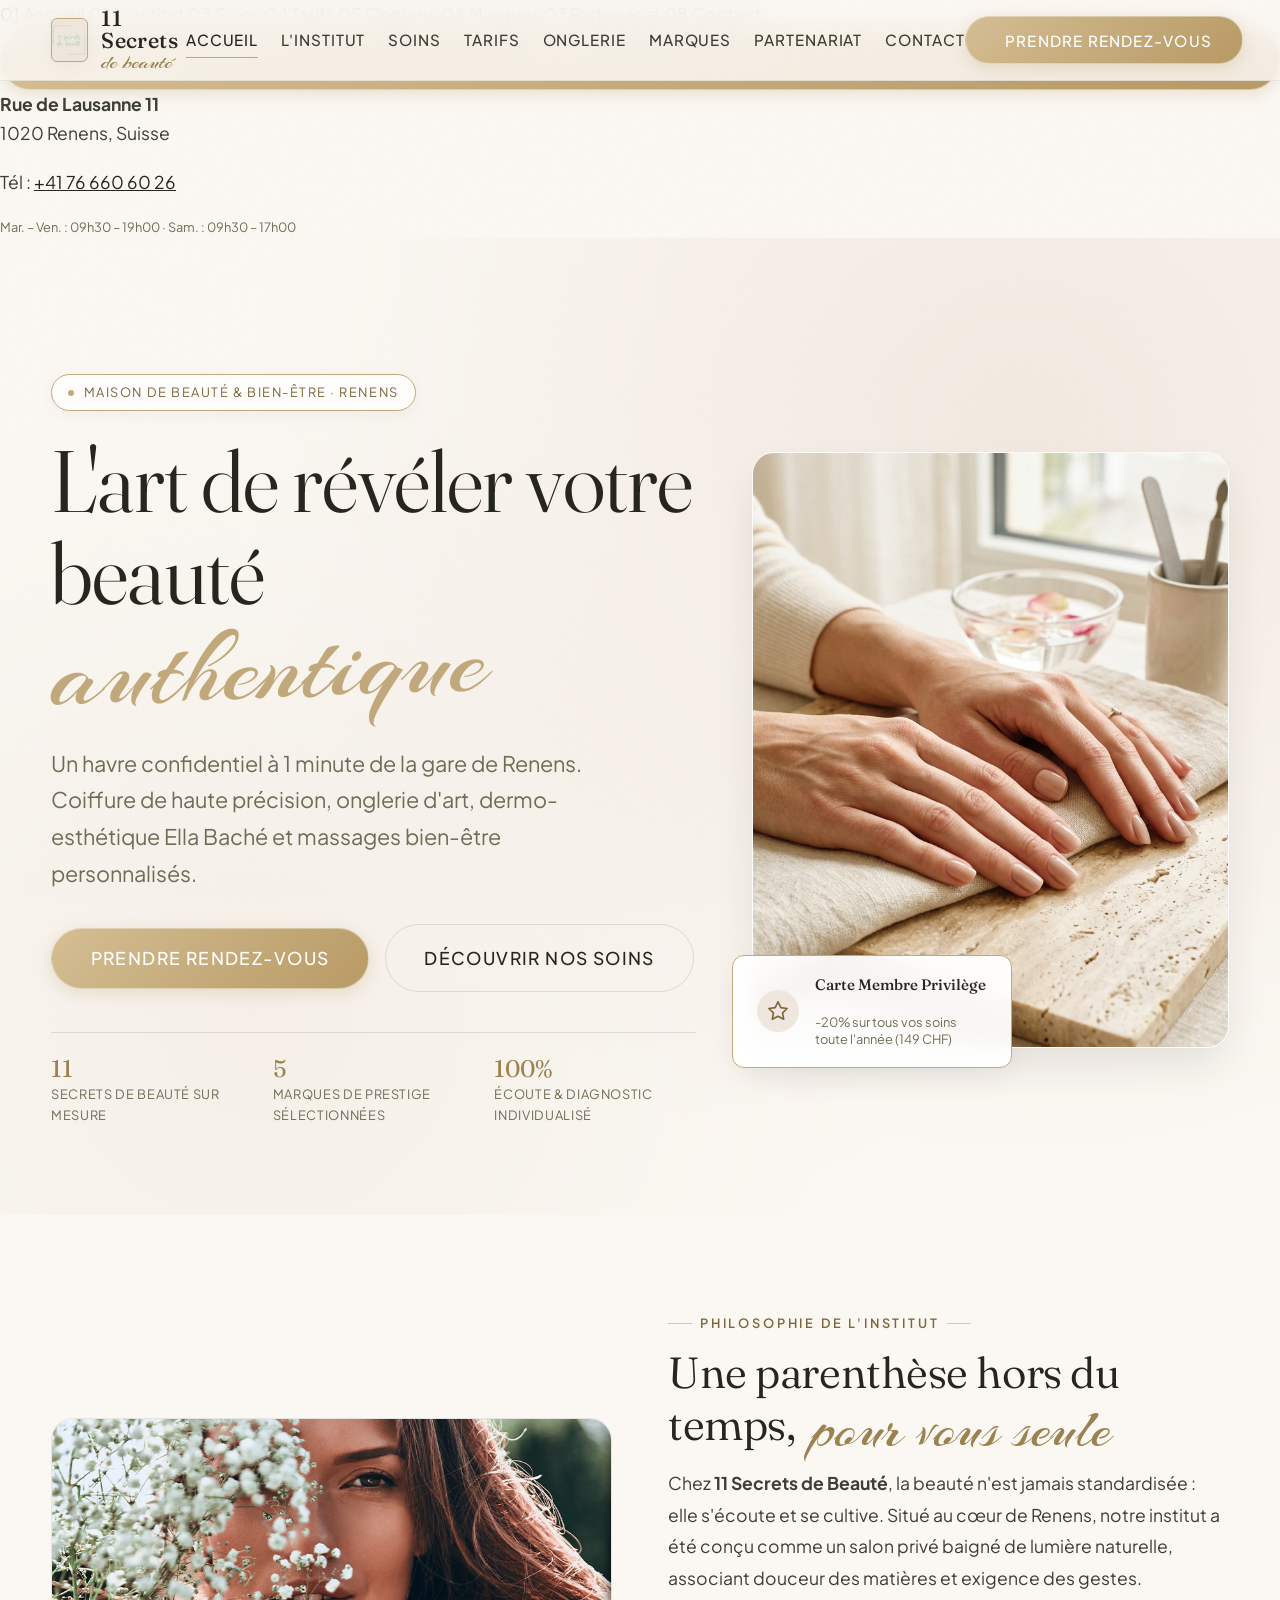
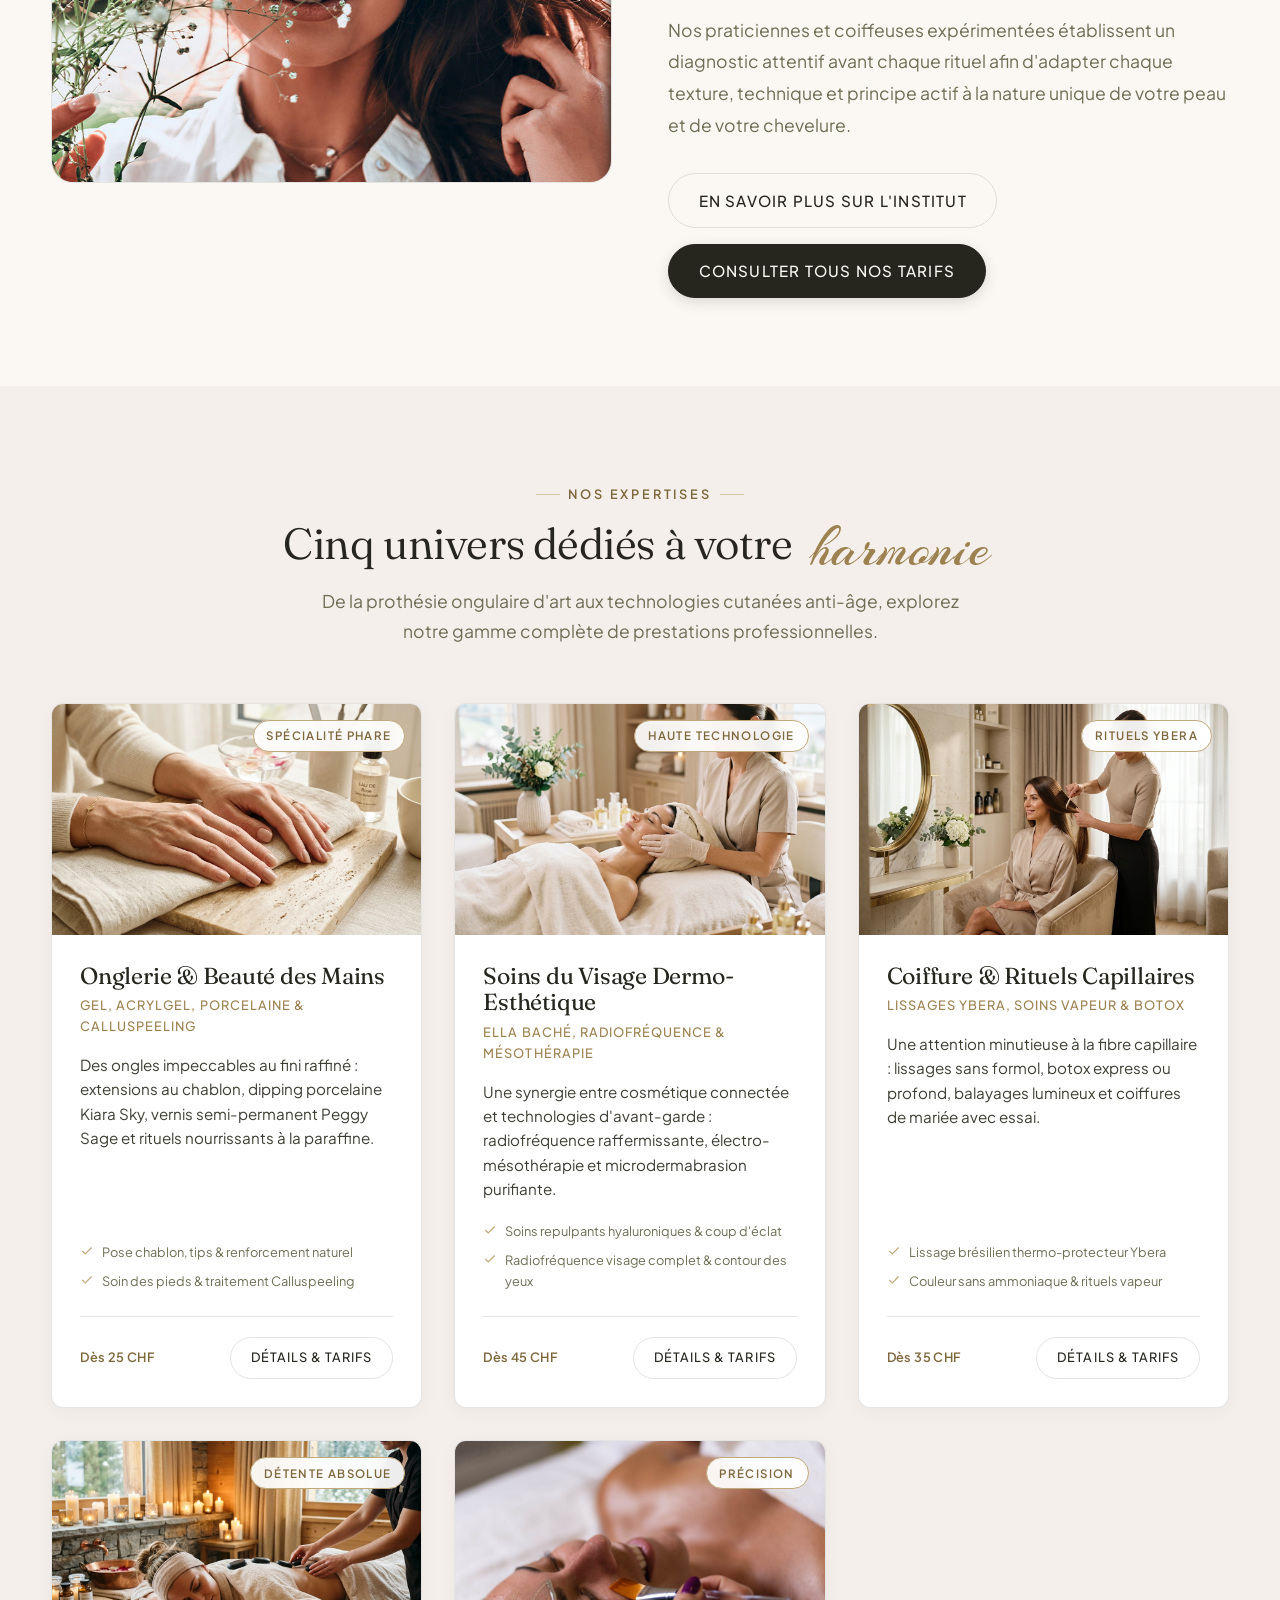
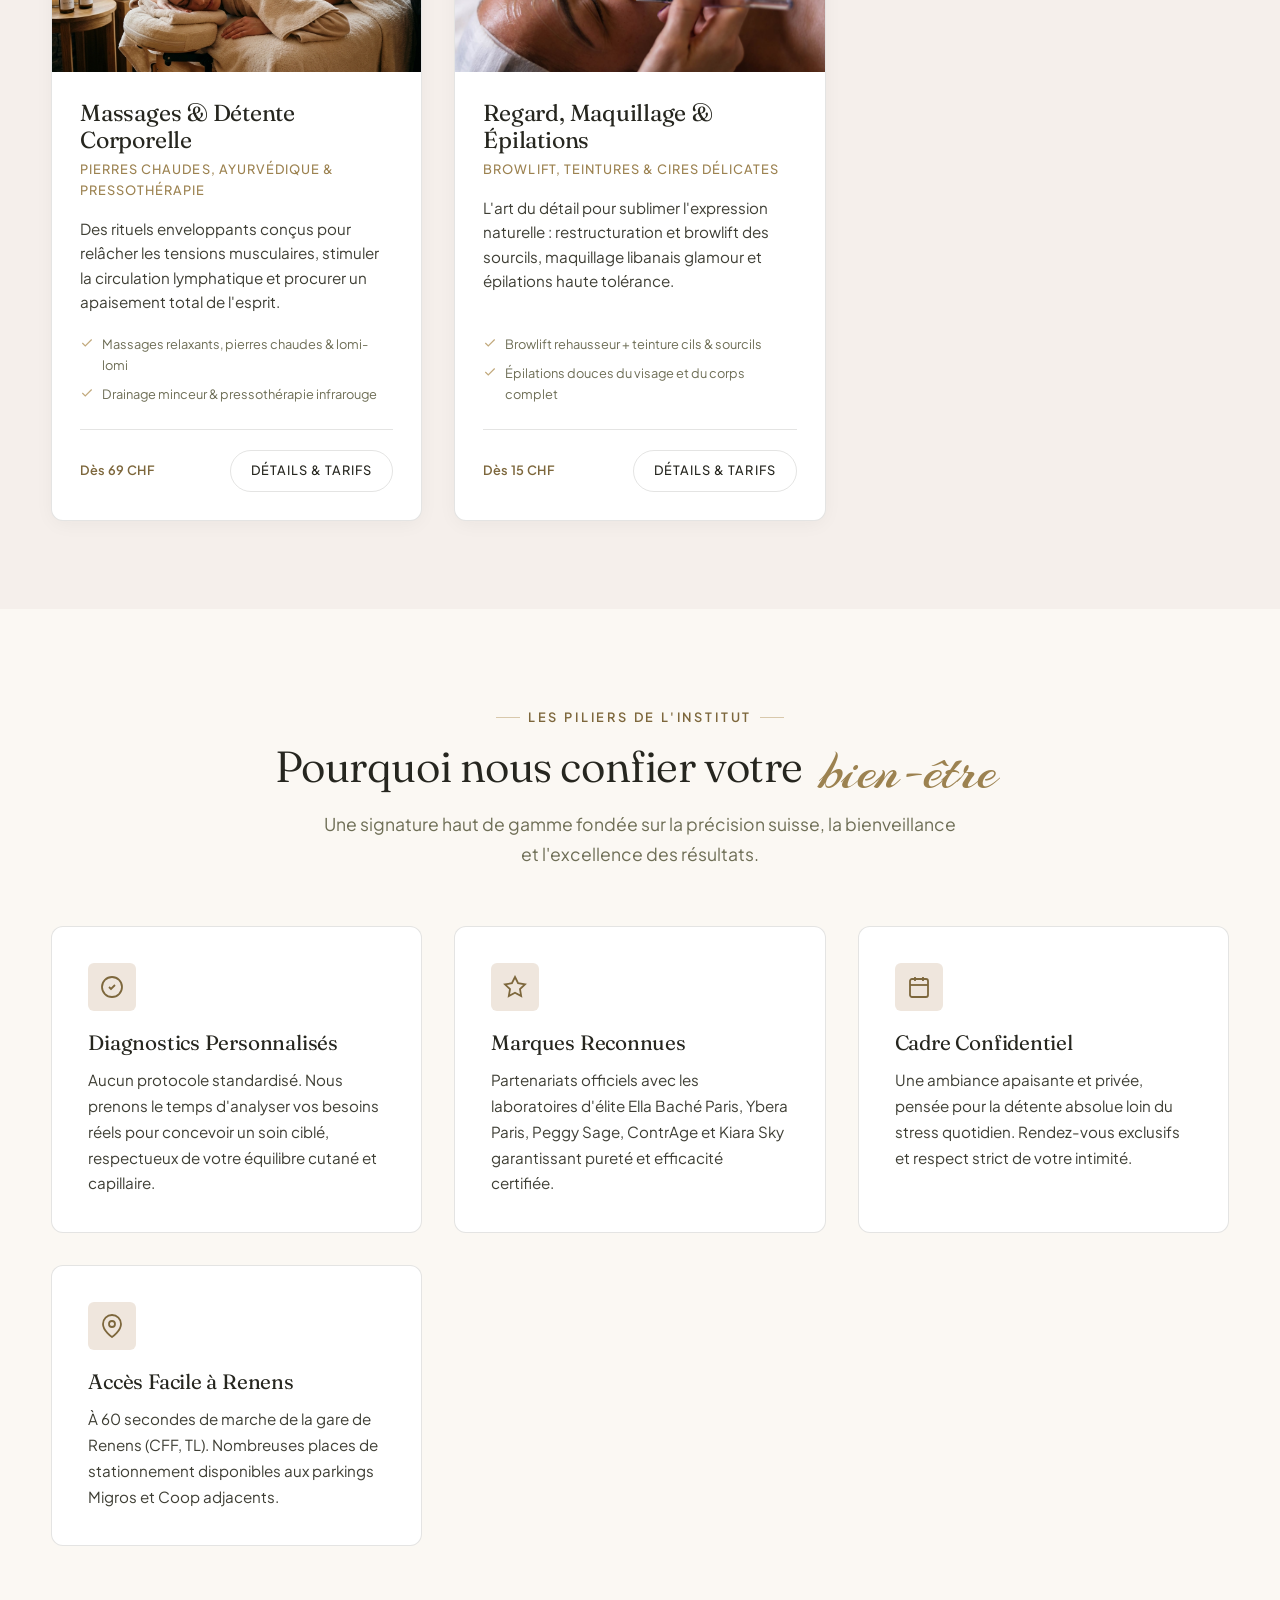
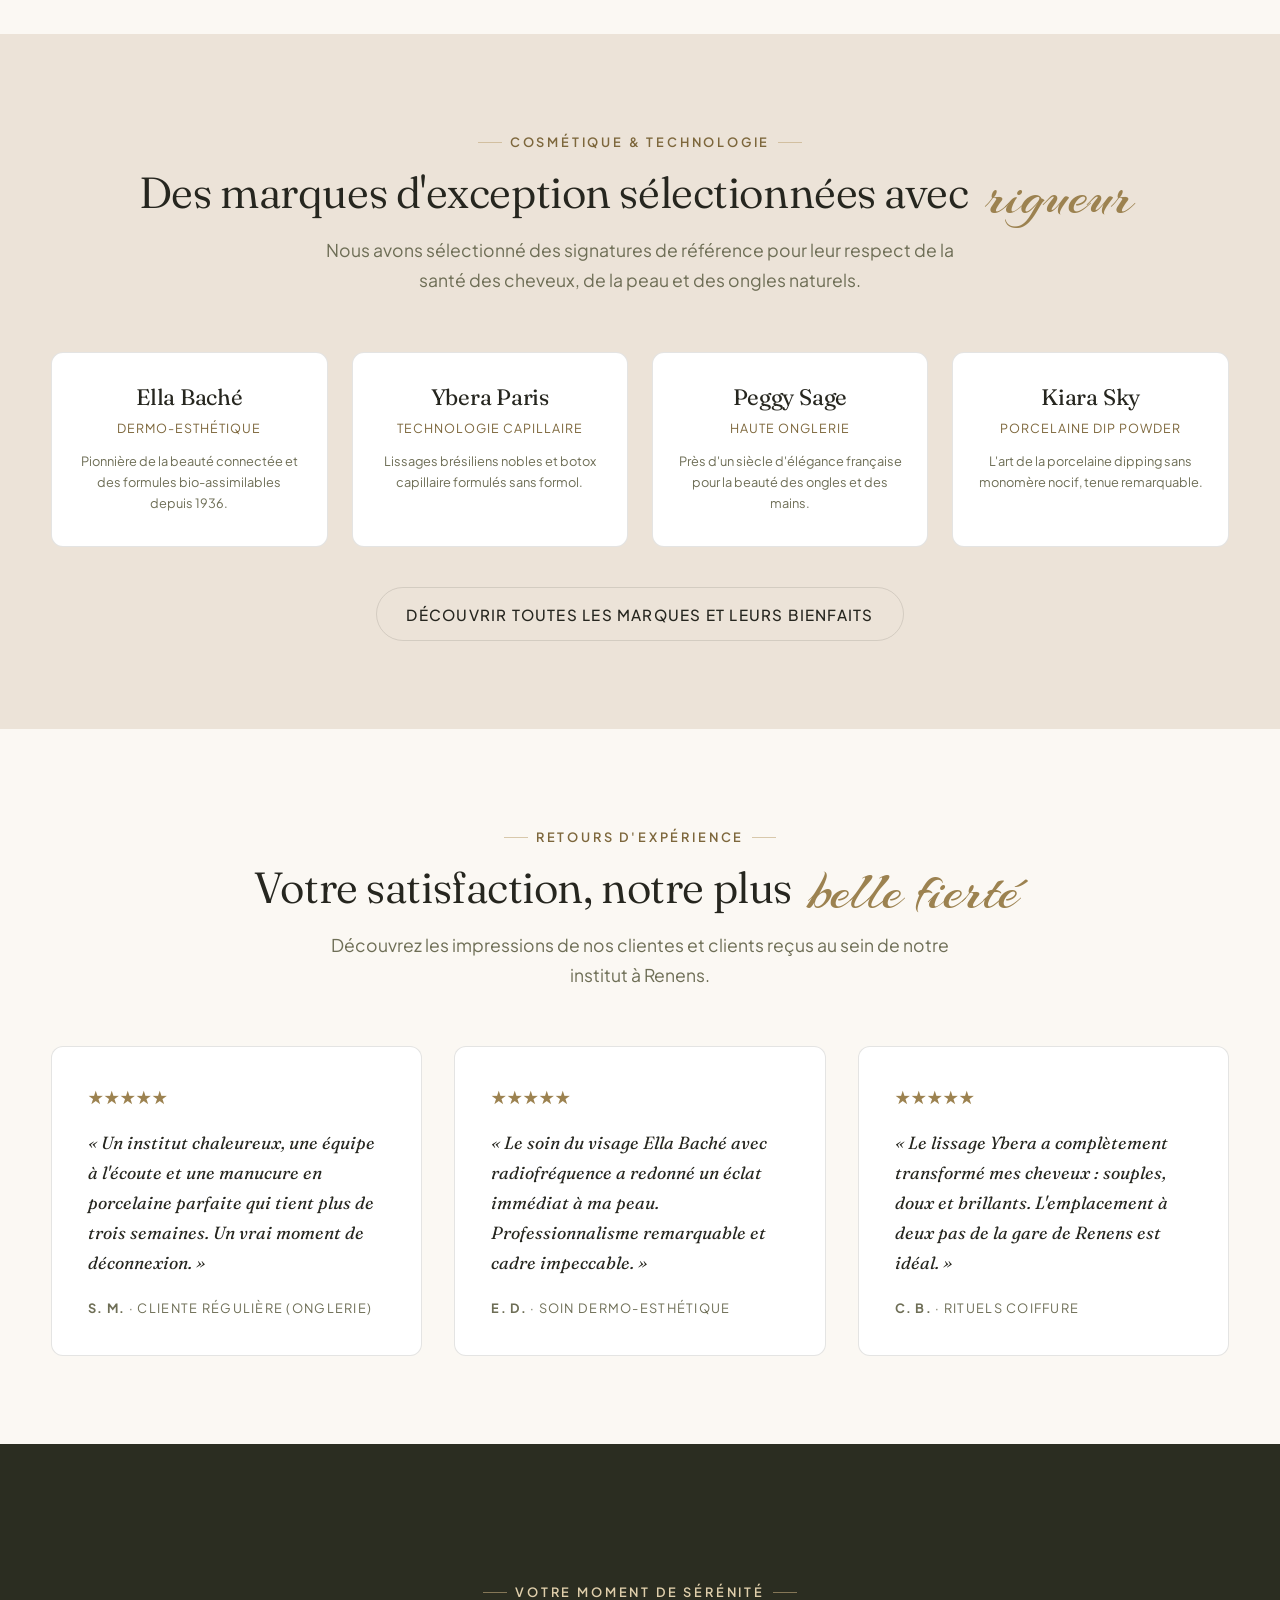
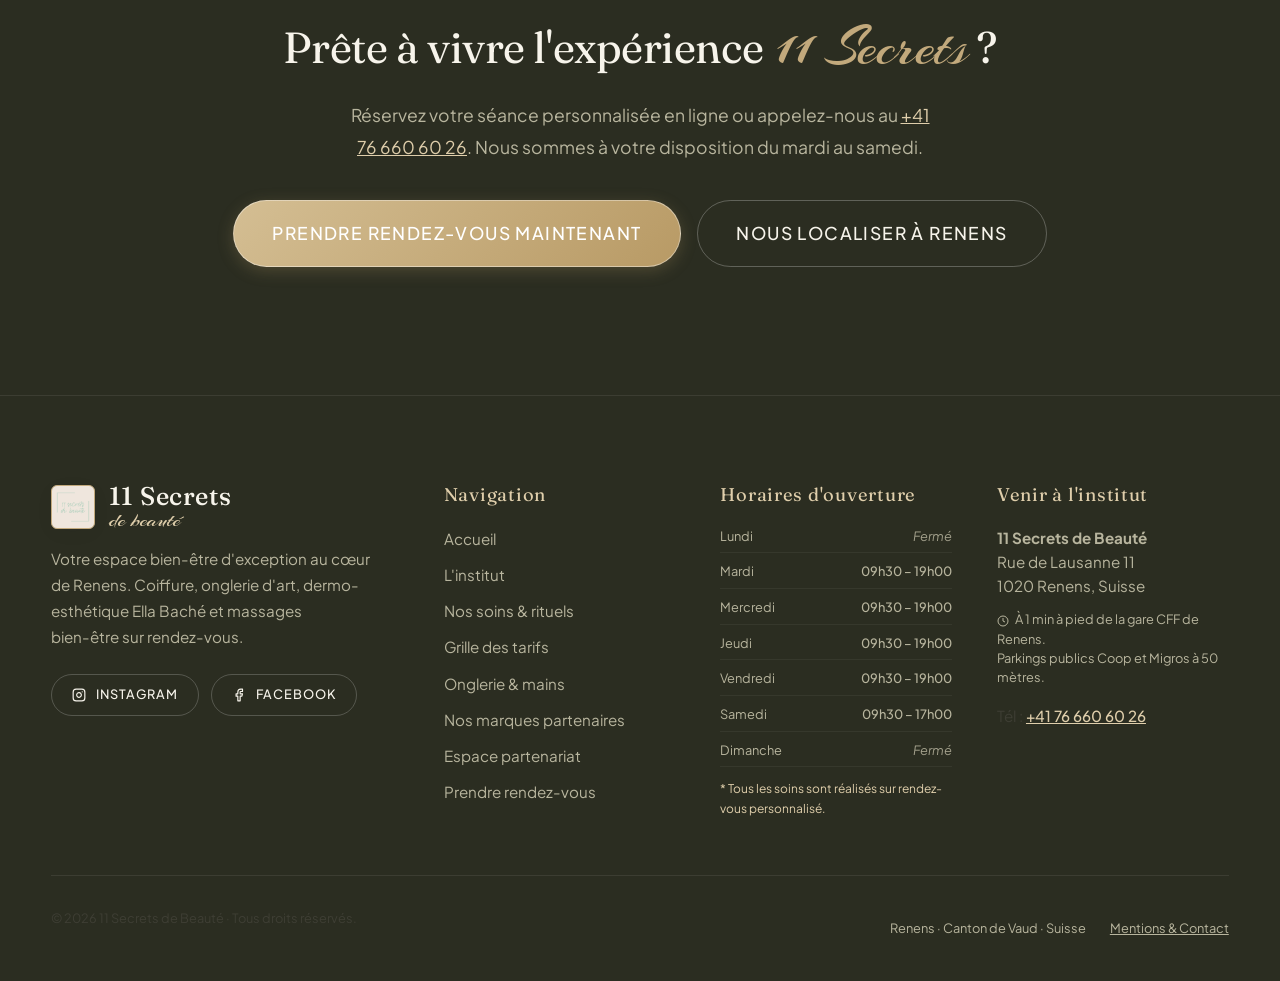
==== index.html @ c6d5d3b4 "Initial commit: 11 Secrets de Beaute luxury website redesign" ====
<!DOCTYPE html>
<html lang="fr">
<head>
  <meta charset="UTF-8">
  <meta name="viewport" content="width=device-width, initial-scale=1.0">
  <title>11 Secrets de Beauté — Institut de Beauté, Coiffure & Onglerie · Renens (Lausanne)</title>
  <meta name="description" content="Institut de beauté & bien-être à Renens (Rue de Lausanne 11). Coiffure haute précision, onglerie gel/porcelaine, soins visage Ella Baché et massages. Sur rendez-vous.">
  <meta name="theme-color" content="#F5EFEB">
  <link rel="canonical" href="https://11secretsdebeaute.ch/">

  <!-- Open Graph / Meta Réseaux -->
  <meta property="og:locale" content="fr_FR">
  <meta property="og:type" content="website">
  <meta property="og:title" content="11 Secrets de Beauté — Institut de Beauté & Bien-être à Renens">
  <meta property="og:description" content="Découvrez notre espace bien-être à Renens : coiffure, onglerie d'art, soins visage dermo-esthétiques et massages. Prenez rendez-vous en ligne.">
  <meta property="og:url" content="https://11secretsdebeaute.ch/">
  <meta property="og:image" content="public/images/logo/logo-11secrets.png">

  <!-- Polices Google Fonts : Fraunces, Arizonia, Plus Jakarta Sans -->
  <link rel="preconnect" href="https://fonts.googleapis.com">
  <link rel="preconnect" href="https://fonts.gstatic.com" crossorigin>
  <link href="https://fonts.googleapis.com/css2?family=Arizonia&family=Fraunces:ital,opsz,wght@0,9..144,300..600;1,9..144,300..600&family=Plus+Jakarta+Sans:wght@300;400;500;600;700&display=swap" rel="stylesheet">

  <!-- Feuilles de style modulaires -->
  <link rel="stylesheet" href="styles/variables.css">
  <link rel="stylesheet" href="styles/base.css">
  <link rel="stylesheet" href="styles/components.css">
  <link rel="stylesheet" href="styles/responsive.css">

  <!-- Schema.org JSON-LD Local Business -->
  <script type="application/ld+json">
  {
    "@context": "https://schema.org",
    "@type": "BeautySalon",
    "name": "11 Secrets de Beauté",
    "image": "https://11secretsdebeaute.ch/wp-content/uploads/2021/03/cropped-11secretsBeaute_Logo-1.png",
    "@id": "https://11secretsdebeaute.ch",
    "url": "https://11secretsdebeaute.ch",
    "telephone": "+41766606026",
    "priceRange": "$$",
    "address": {
      "@type": "PostalAddress",
      "streetAddress": "Rue de Lausanne 11",
      "addressLocality": "Renens",
      "postalCode": "1020",
      "addressRegion": "VD",
      "addressCountry": "CH"
    },
    "openingHoursSpecification": [
      {
        "@type": "OpeningHoursSpecification",
        "dayOfWeek": ["Tuesday", "Wednesday", "Thursday", "Friday"],
        "opens": "09:30",
        "closes": "19:00"
      },
      {
        "@type": "OpeningHoursSpecification",
        "dayOfWeek": "Saturday",
        "opens": "09:30",
        "closes": "17:00"
      }
    ]
  }
  </script>
</head>
<body>

  <!-- Accessibilité -->
  <a href="#contenu-principal" class="skip-to-content">Aller au contenu principal</a>

  <!-- Point de montage Header -->
  <div id="site-header-mount"></div>

  <!-- Contenu Principal -->
  <main id="contenu-principal">

    <!-- ============================================================
         1. HERO SECTION
         ============================================================ -->
    <section class="hero">
      <div class="container hero-grid">
        
        <div class="hero-content">
          <div class="hero-badge">
            <span class="hero-badge-dot"></span>
            <span>Maison de Beauté &amp; Bien-être · Renens</span>
          </div>

          <h1 class="hero-title">
            L'art de révéler votre beauté
            <span class="script-accent">authentique</span>
          </h1>

          <p class="hero-lead">
            Un havre confidentiel à 1 minute de la gare de Renens. Coiffure de haute précision, onglerie d'art, dermo-esthétique Ella Baché et massages bien-être personnalisés.
          </p>

          <div class="hero-cta-group">
            <button type="button" class="btn btn-champagne btn-lg open-booking-btn" data-soin="">
              Prendre rendez-vous
            </button>
            <a href="soins.html" class="btn btn-outline btn-lg">
              Découvrir nos soins
            </a>
          </div>

          <div class="hero-features">
            <div class="hero-feature-item">
              <span class="hero-feature-num">11</span>
              <span class="hero-feature-label">Secrets de beauté sur mesure</span>
            </div>
            <div class="hero-feature-item">
              <span class="hero-feature-num">5</span>
              <span class="hero-feature-label">Marques de prestige sélectionnées</span>
            </div>
            <div class="hero-feature-item">
              <span class="hero-feature-num">100%</span>
              <span class="hero-feature-label">Écoute &amp; diagnostic individualisé</span>
            </div>
          </div>
        </div>

        <div class="hero-media-wrap">
          <div class="hero-main-card">
            <img src="public/images/soins/onglerie-luxe.jpg" alt="Rituel d'onglerie et manucure d'exception chez 11 Secrets de Beauté" width="600" height="750">
          </div>

          <div class="hero-floating-card">
            <div class="floating-icon">
              <svg width="22" height="22" viewBox="0 0 24 24" fill="none" stroke="currentColor" stroke-width="1.8" stroke-linecap="round" stroke-linejoin="round" aria-hidden="true"><path d="M12 2l3.09 6.26L22 9.27l-5 4.87 1.18 6.88L12 17.77l-6.18 3.25L7 14.14 2 9.27l6.91-1.01L12 2z"></path></svg>
            </div>
            <div>
              <p class="floating-title">Carte Membre Privilège</p>
              <p class="floating-sub">-20% sur tous vos soins toute l'année (149 CHF)</p>
            </div>
          </div>
        </div>

      </div>
    </section>

    <!-- ============================================================
         2. PRÉSENTATION DE L'INSTITUT
         ============================================================ -->
    <section class="section">
      <div class="container">
        <div style="display: grid; grid-template-columns: repeat(auto-fit, minmax(320px, 1fr)); gap: var(--space-xl); align-items: center;">
          
          <div style="position: relative;">
            <div class="card-frame" style="overflow: hidden; border-radius: var(--radius-lg);">
              <img src="public/images/salon/slider-hero.jpg" alt="Ambiance sereine et élégante de l'institut 11 Secrets de Beauté à Renens" width="580" height="420" style="width: 100%; height: auto; object-fit: cover;">
            </div>
          </div>

          <div>
            <span class="section-eyebrow">Philosophie de l'institut</span>
            <h2 class="section-title">
              Une parenthèse hors du temps, <span class="script-accent">pour vous seule</span>
            </h2>
            <p style="color: var(--color-ink-soft); line-height: 1.8; margin-bottom: 1.25rem;">
              Chez <strong>11 Secrets de Beauté</strong>, la beauté n'est jamais standardisée : elle s'écoute et se cultive. Situé au cœur de Renens, notre institut a été conçu comme un salon privé baigné de lumière naturelle, associant douceur des matières et exigence des gestes.
            </p>
            <p style="color: var(--color-muted); line-height: 1.8; margin-bottom: 2rem;">
              Nos praticiennes et coiffeuses expérimentées établissent un diagnostic attentif avant chaque rituel afin d'adapter chaque texture, technique et principe actif à la nature unique de votre peau et de votre chevelure.
            </p>
            <div style="display: flex; gap: 1rem; flex-wrap: wrap;">
              <a href="institut.html" class="btn btn-outline">
                En savoir plus sur l'institut
              </a>
              <a href="tarifs.html" class="btn btn-primary">
                Consulter tous nos tarifs
              </a>
            </div>
          </div>

        </div>
      </div>
    </section>

    <!-- ============================================================
         3. UNIVERS DE SOINS
         ============================================================ -->
    <section class="section" style="background-color: var(--color-cream);">
      <div class="container">
        
        <div class="section-header">
          <span class="section-eyebrow">Nos Expertises</span>
          <h2 class="section-title">
            Cinq univers dédiés à votre <span class="script-accent">harmonie</span>
          </h2>
          <p class="section-subtitle">
            De la prothésie ongulaire d'art aux technologies cutanées anti-âge, explorez notre gamme complète de prestations professionnelles.
          </p>
        </div>

        <div class="services-grid">
          
          <!-- Carte 1 : Onglerie -->
          <article class="service-card">
            <div class="service-card-media">
              <img src="public/images/soins/onglerie-luxe.jpg" alt="Onglerie en gel et porcelaine à Renens" loading="lazy">
              <span class="service-badge">Spécialité Phare</span>
            </div>
            <div class="service-card-body">
              <h3 class="service-card-title">Onglerie &amp; Beauté des Mains</h3>
              <p class="service-card-subtitle">Gel, Acrylgel, Porcelaine &amp; Calluspeeling</p>
              <p class="service-card-desc">
                Des ongles impeccables au fini raffiné : extensions au chablon, dipping porcelaine Kiara Sky, vernis semi-permanent Peggy Sage et rituels nourrissants à la paraffine.
              </p>
              <div class="service-highlights">
                <div class="service-highlight-item">
                  <svg viewBox="0 0 24 24" fill="none" stroke="currentColor" stroke-width="2"><polyline points="20 6 9 17 4 12"></polyline></svg>
                  <span>Pose chablon, tips &amp; renforcement naturel</span>
                </div>
                <div class="service-highlight-item">
                  <svg viewBox="0 0 24 24" fill="none" stroke="currentColor" stroke-width="2"><polyline points="20 6 9 17 4 12"></polyline></svg>
                  <span>Soin des pieds &amp; traitement Calluspeeling</span>
                </div>
              </div>
              <div class="service-card-footer">
                <span class="service-price-tag">Dès 25 CHF</span>
                <a href="onglerie.html" class="btn btn-outline btn-sm">Détails &amp; Tarifs</a>
              </div>
            </div>
          </article>

          <!-- Carte 2 : Soins Visage -->
          <article class="service-card">
            <div class="service-card-media">
              <img src="public/images/soins/visage-rituel.jpg" alt="Soin du visage Ella Baché et dermo-esthétique à Renens" loading="lazy">
              <span class="service-badge">Haute Technologie</span>
            </div>
            <div class="service-card-body">
              <h3 class="service-card-title">Soins du Visage Dermo-Esthétique</h3>
              <p class="service-card-subtitle">Ella Baché, Radiofréquence &amp; Mésothérapie</p>
              <p class="service-card-desc">
                Une synergie entre cosmétique connectée et technologies d'avant-garde : radiofréquence raffermissante, électro-mésothérapie et microdermabrasion purifiante.
              </p>
              <div class="service-highlights">
                <div class="service-highlight-item">
                  <svg viewBox="0 0 24 24" fill="none" stroke="currentColor" stroke-width="2"><polyline points="20 6 9 17 4 12"></polyline></svg>
                  <span>Soins repulpants hyaluroniques &amp; coup d'éclat</span>
                </div>
                <div class="service-highlight-item">
                  <svg viewBox="0 0 24 24" fill="none" stroke="currentColor" stroke-width="2"><polyline points="20 6 9 17 4 12"></polyline></svg>
                  <span>Radiofréquence visage complet &amp; contour des yeux</span>
                </div>
              </div>
              <div class="service-card-footer">
                <span class="service-price-tag">Dès 45 CHF</span>
                <a href="tarifs.html#esthetique" class="btn btn-outline btn-sm">Détails &amp; Tarifs</a>
              </div>
            </div>
          </article>

          <!-- Carte 3 : Coiffure -->
          <article class="service-card">
            <div class="service-card-media">
              <img src="public/images/soins/coiffure-luxe.jpg" alt="Coiffure et lissage brésilien Ybera à Renens" loading="lazy">
              <span class="service-badge">Rituels Ybera</span>
            </div>
            <div class="service-card-body">
              <h3 class="service-card-title">Coiffure &amp; Rituels Capillaires</h3>
              <p class="service-card-subtitle">Lissages Ybera, Soins Vapeur &amp; Botox</p>
              <p class="service-card-desc">
                Une attention minutieuse à la fibre capillaire : lissages sans formol, botox express ou profond, balayages lumineux et coiffures de mariée avec essai.
              </p>
              <div class="service-highlights">
                <div class="service-highlight-item">
                  <svg viewBox="0 0 24 24" fill="none" stroke="currentColor" stroke-width="2"><polyline points="20 6 9 17 4 12"></polyline></svg>
                  <span>Lissage brésilien thermo-protecteur Ybera</span>
                </div>
                <div class="service-highlight-item">
                  <svg viewBox="0 0 24 24" fill="none" stroke="currentColor" stroke-width="2"><polyline points="20 6 9 17 4 12"></polyline></svg>
                  <span>Couleur sans ammoniaque &amp; rituels vapeur</span>
                </div>
              </div>
              <div class="service-card-footer">
                <span class="service-price-tag">Dès 35 CHF</span>
                <a href="tarifs.html#coiffure" class="btn btn-outline btn-sm">Détails &amp; Tarifs</a>
              </div>
            </div>
          </article>

          <!-- Carte 4 : Massages -->
          <article class="service-card">
            <div class="service-card-media">
              <img src="public/images/soins/massage-bienetre.jpg" alt="Massages du monde et relaxation à Renens" loading="lazy">
              <span class="service-badge">Détente Absolue</span>
            </div>
            <div class="service-card-body">
              <h3 class="service-card-title">Massages &amp; Détente Corporelle</h3>
              <p class="service-card-subtitle">Pierres Chaudes, Ayurvédique &amp; Pressothérapie</p>
              <p class="service-card-desc">
                Des rituels enveloppants conçus pour relâcher les tensions musculaires, stimuler la circulation lymphatique et procurer un apaisement total de l'esprit.
              </p>
              <div class="service-highlights">
                <div class="service-highlight-item">
                  <svg viewBox="0 0 24 24" fill="none" stroke="currentColor" stroke-width="2"><polyline points="20 6 9 17 4 12"></polyline></svg>
                  <span>Massages relaxants, pierres chaudes &amp; lomi-lomi</span>
                </div>
                <div class="service-highlight-item">
                  <svg viewBox="0 0 24 24" fill="none" stroke="currentColor" stroke-width="2"><polyline points="20 6 9 17 4 12"></polyline></svg>
                  <span>Drainage minceur &amp; pressothérapie infrarouge</span>
                </div>
              </div>
              <div class="service-card-footer">
                <span class="service-price-tag">Dès 69 CHF</span>
                <a href="tarifs.html#massages" class="btn btn-outline btn-sm">Détails &amp; Tarifs</a>
              </div>
            </div>
          </article>

          <!-- Carte 5 : Regard & Épilation -->
          <article class="service-card">
            <div class="service-card-media">
              <img src="public/images/salon/ambiance-1.jpg" alt="Browlift des sourcils et épilations à Renens" loading="lazy">
              <span class="service-badge">Précision</span>
            </div>
            <div class="service-card-body">
              <h3 class="service-card-title">Regard, Maquillage &amp; Épilations</h3>
              <p class="service-card-subtitle">Browlift, Teintures &amp; Cires Délicates</p>
              <p class="service-card-desc">
                L'art du détail pour sublimer l'expression naturelle : restructuration et browlift des sourcils, maquillage libanais glamour et épilations haute tolérance.
              </p>
              <div class="service-highlights">
                <div class="service-highlight-item">
                  <svg viewBox="0 0 24 24" fill="none" stroke="currentColor" stroke-width="2"><polyline points="20 6 9 17 4 12"></polyline></svg>
                  <span>Browlift rehausseur + teinture cils &amp; sourcils</span>
                </div>
                <div class="service-highlight-item">
                  <svg viewBox="0 0 24 24" fill="none" stroke="currentColor" stroke-width="2"><polyline points="20 6 9 17 4 12"></polyline></svg>
                  <span>Épilations douces du visage et du corps complet</span>
                </div>
              </div>
              <div class="service-card-footer">
                <span class="service-price-tag">Dès 15 CHF</span>
                <a href="tarifs.html#regard" class="btn btn-outline btn-sm">Détails &amp; Tarifs</a>
              </div>
            </div>
          </article>

        </div>

      </div>
    </section>

    <!-- ============================================================
         4. POURQUOI CHOISIR 11 SECRETS DE BEAUTÉ
         ============================================================ -->
    <section class="section">
      <div class="container">
        
        <div class="section-header">
          <span class="section-eyebrow">Les Piliers de l'Institut</span>
          <h2 class="section-title">
            Pourquoi nous confier votre <span class="script-accent">bien-être</span>
          </h2>
          <p class="section-subtitle">
            Une signature haut de gamme fondée sur la précision suisse, la bienveillance et l'excellence des résultats.
          </p>
        </div>

        <div style="display: grid; grid-template-columns: repeat(auto-fit, minmax(280px, 1fr)); gap: 2rem;">
          
          <div class="card-frame" style="padding: 2.25rem;">
            <div style="width: 48px; height: 48px; border-radius: var(--radius-sm); background: var(--color-nude); display: flex; align-items: center; justify-content: center; color: var(--color-gold-deep); margin-bottom: 1.25rem;">
              <svg width="24" height="24" viewBox="0 0 24 24" fill="none" stroke="currentColor" stroke-width="1.8"><circle cx="12" cy="12" r="10"></circle><path d="m9 12 2 2 4-4"></path></svg>
            </div>
            <h3 style="font-family: var(--font-serif); font-size: 1.3rem; margin-bottom: 0.75rem;">Diagnostics Personnalisés</h3>
            <p style="font-size: var(--text-sm); color: var(--color-ink-soft); line-height: 1.7;">
              Aucun protocole standardisé. Nous prenons le temps d'analyser vos besoins réels pour concevoir un soin ciblé, respectueux de votre équilibre cutané et capillaire.
            </p>
          </div>

          <div class="card-frame" style="padding: 2.25rem;">
            <div style="width: 48px; height: 48px; border-radius: var(--radius-sm); background: var(--color-nude); display: flex; align-items: center; justify-content: center; color: var(--color-gold-deep); margin-bottom: 1.25rem;">
              <svg width="24" height="24" viewBox="0 0 24 24" fill="none" stroke="currentColor" stroke-width="1.8"><polygon points="12 2 15.09 8.26 22 9.27 17 14.14 18.18 21.02 12 17.77 5.82 21.02 7 14.14 2 9.27 8.91 8.26 12 2"></polygon></svg>
            </div>
            <h3 style="font-family: var(--font-serif); font-size: 1.3rem; margin-bottom: 0.75rem;">Marques Reconnues</h3>
            <p style="font-size: var(--text-sm); color: var(--color-ink-soft); line-height: 1.7;">
              Partenariats officiels avec les laboratoires d'élite Ella Baché Paris, Ybera Paris, Peggy Sage, ContrAge et Kiara Sky garantissant pureté et efficacité certifiée.
            </p>
          </div>

          <div class="card-frame" style="padding: 2.25rem;">
            <div style="width: 48px; height: 48px; border-radius: var(--radius-sm); background: var(--color-nude); display: flex; align-items: center; justify-content: center; color: var(--color-gold-deep); margin-bottom: 1.25rem;">
              <svg width="24" height="24" viewBox="0 0 24 24" fill="none" stroke="currentColor" stroke-width="1.8"><rect x="3" y="4" width="18" height="18" rx="2" ry="2"></rect><line x1="16" y1="2" x2="16" y2="6"></line><line x1="8" y1="2" x2="8" y2="6"></line><line x1="3" y1="10" x2="21" y2="10"></line></svg>
            </div>
            <h3 style="font-family: var(--font-serif); font-size: 1.3rem; margin-bottom: 0.75rem;">Cadre Confidentiel</h3>
            <p style="font-size: var(--text-sm); color: var(--color-ink-soft); line-height: 1.7;">
              Une ambiance apaisante et privée, pensée pour la détente absolue loin du stress quotidien. Rendez-vous exclusifs et respect strict de votre intimité.
            </p>
          </div>

          <div class="card-frame" style="padding: 2.25rem;">
            <div style="width: 48px; height: 48px; border-radius: var(--radius-sm); background: var(--color-nude); display: flex; align-items: center; justify-content: center; color: var(--color-gold-deep); margin-bottom: 1.25rem;">
              <svg width="24" height="24" viewBox="0 0 24 24" fill="none" stroke="currentColor" stroke-width="1.8"><path d="M21 10c0 7-9 13-9 13s-9-6-9-13a9 9 0 0 1 18 0z"></path><circle cx="12" cy="10" r="3"></circle></svg>
            </div>
            <h3 style="font-family: var(--font-serif); font-size: 1.3rem; margin-bottom: 0.75rem;">Accès Facile à Renens</h3>
            <p style="font-size: var(--text-sm); color: var(--color-ink-soft); line-height: 1.7;">
              À 60 secondes de marche de la gare de Renens (CFF, TL). Nombreuses places de stationnement disponibles aux parkings Migros et Coop adjacents.
            </p>
          </div>

        </div>

      </div>
    </section>

    <!-- ============================================================
         5. APERÇU DES MARQUES PARTENAIRES
         ============================================================ -->
    <section class="section" style="background-color: var(--color-cream-deep);">
      <div class="container">
        
        <div class="section-header">
          <span class="section-eyebrow">Cosmétique &amp; Technologie</span>
          <h2 class="section-title">
            Des marques d'exception sélectionnées avec <span class="script-accent">rigueur</span>
          </h2>
          <p class="section-subtitle">
            Nous avons sélectionné des signatures de référence pour leur respect de la santé des cheveux, de la peau et des ongles naturels.
          </p>
        </div>

        <div style="display: grid; grid-template-columns: repeat(auto-fit, minmax(220px, 1fr)); gap: 1.5rem; text-align: center;">
          
          <div class="card-frame" style="padding: 2rem 1.5rem;">
            <h4 style="font-family: var(--font-serif); font-size: 1.4rem; color: var(--color-ink); margin-bottom: 0.5rem;">Ella Baché</h4>
            <p style="font-size: 0.78rem; text-transform: uppercase; color: var(--color-gold-deep); letter-spacing: 0.08em; margin-bottom: 0.75rem;">Dermo-Esthétique</p>
            <p style="font-size: var(--text-xs); color: var(--color-muted);">Pionnière de la beauté connectée et des formules bio-assimilables depuis 1936.</p>
          </div>

          <div class="card-frame" style="padding: 2rem 1.5rem;">
            <h4 style="font-family: var(--font-serif); font-size: 1.4rem; color: var(--color-ink); margin-bottom: 0.5rem;">Ybera Paris</h4>
            <p style="font-size: 0.78rem; text-transform: uppercase; color: var(--color-gold-deep); letter-spacing: 0.08em; margin-bottom: 0.75rem;">Technologie Capillaire</p>
            <p style="font-size: var(--text-xs); color: var(--color-muted);">Lissages brésiliens nobles et botox capillaire formulés sans formol.</p>
          </div>

          <div class="card-frame" style="padding: 2rem 1.5rem;">
            <h4 style="font-family: var(--font-serif); font-size: 1.4rem; color: var(--color-ink); margin-bottom: 0.5rem;">Peggy Sage</h4>
            <p style="font-size: 0.78rem; text-transform: uppercase; color: var(--color-gold-deep); letter-spacing: 0.08em; margin-bottom: 0.75rem;">Haute Onglerie</p>
            <p style="font-size: var(--text-xs); color: var(--color-muted);">Près d'un siècle d'élégance française pour la beauté des ongles et des mains.</p>
          </div>

          <div class="card-frame" style="padding: 2rem 1.5rem;">
            <h4 style="font-family: var(--font-serif); font-size: 1.4rem; color: var(--color-ink); margin-bottom: 0.5rem;">Kiara Sky</h4>
            <p style="font-size: 0.78rem; text-transform: uppercase; color: var(--color-gold-deep); letter-spacing: 0.08em; margin-bottom: 0.75rem;">Porcelaine Dip Powder</p>
            <p style="font-size: var(--text-xs); color: var(--color-muted);">L'art de la porcelaine dipping sans monomère nocif, tenue remarquable.</p>
          </div>

        </div>

        <div style="text-align: center; margin-top: 2.5rem;">
          <a href="marques.html" class="btn btn-outline">
            Découvrir toutes les marques et leurs bienfaits
          </a>
        </div>

      </div>
    </section>

    <!-- ============================================================
         6. COMPOSANT AVIS & TÉMOIGNAGES (PLACEHOLDER ÉLÉGANT RÉUTILISABLE)
         ============================================================ -->
    <section class="section">
      <div class="container">
        
        <div class="section-header">
          <span class="section-eyebrow">Retours d'Expérience</span>
          <h2 class="section-title">
            Votre satisfaction, notre plus <span class="script-accent">belle fierté</span>
          </h2>
          <p class="section-subtitle">
            Découvrez les impressions de nos clientes et clients reçus au sein de notre institut à Renens.
          </p>
        </div>

        <div style="display: grid; grid-template-columns: repeat(auto-fit, minmax(300px, 1fr)); gap: 2rem;">
          
          <div class="card-frame" style="padding: 2.25rem;">
            <div style="display: flex; gap: 4px; color: var(--color-gold); margin-bottom: 1rem;">
              ★★★★★
            </div>
            <p style="font-family: var(--font-serif); font-style: italic; font-size: 1.1rem; line-height: 1.7; color: var(--color-ink); margin-bottom: 1.25rem;">
              « Un institut chaleureux, une équipe à l'écoute et une manucure en porcelaine parfaite qui tient plus de trois semaines. Un vrai moment de déconnexion. »
            </p>
            <div style="font-size: var(--text-xs); text-transform: uppercase; letter-spacing: 0.1em; color: var(--color-muted);">
              <strong>S. M.</strong> · Cliente régulière (Onglerie)
            </div>
          </div>

          <div class="card-frame" style="padding: 2.25rem;">
            <div style="display: flex; gap: 4px; color: var(--color-gold); margin-bottom: 1rem;">
              ★★★★★
            </div>
            <p style="font-family: var(--font-serif); font-style: italic; font-size: 1.1rem; line-height: 1.7; color: var(--color-ink); margin-bottom: 1.25rem;">
              « Le soin du visage Ella Baché avec radiofréquence a redonné un éclat immédiat à ma peau. Professionnalisme remarquable et cadre impeccable. »
            </p>
            <div style="font-size: var(--text-xs); text-transform: uppercase; letter-spacing: 0.1em; color: var(--color-muted);">
              <strong>E. D.</strong> · Soin Dermo-Esthétique
            </div>
          </div>

          <div class="card-frame" style="padding: 2.25rem;">
            <div style="display: flex; gap: 4px; color: var(--color-gold); margin-bottom: 1rem;">
              ★★★★★
            </div>
            <p style="font-family: var(--font-serif); font-style: italic; font-size: 1.1rem; line-height: 1.7; color: var(--color-ink); margin-bottom: 1.25rem;">
              « Le lissage Ybera a complètement transformé mes cheveux : souples, doux et brillants. L'emplacement à deux pas de la gare de Renens est idéal. »
            </p>
            <div style="font-size: var(--text-xs); text-transform: uppercase; letter-spacing: 0.1em; color: var(--color-muted);">
              <strong>C. B.</strong> · Rituels Coiffure
            </div>
          </div>

        </div>

      </div>
    </section>

    <!-- ============================================================
         7. BANNIÈRE FINALE DE CONVERSION
         ============================================================ -->
    <section class="section" style="background-color: var(--color-dark-bg); color: var(--color-dark-text); padding-block: var(--space-3xl);">
      <div class="container" style="text-align: center;">
        
        <span class="section-eyebrow" style="color: var(--color-champagne-light);">Votre Moment de Sérénité</span>
        
        <h2 style="font-family: var(--font-serif); font-size: var(--text-2xl); color: var(--color-dark-text); margin-bottom: 1.25rem;">
          Prête à vivre l'expérience <span style="font-family: var(--font-script); color: var(--color-champagne); font-size: 1.3em;">11 Secrets</span> ?
        </h2>

        <p style="color: var(--color-dark-muted); font-size: var(--text-base); max-width: 580px; margin-inline: auto; margin-bottom: 2.25rem; line-height: 1.8;">
          Réservez votre séance personnalisée en ligne ou appelez-nous au 
          <a href="tel:+41766606026" style="color: var(--color-champagne-light); text-decoration: underline;">+41 76 660 60 26</a>.
          Nous sommes à votre disposition du mardi au samedi.
        </p>

        <div style="display: flex; justify-content: center; gap: 1rem; flex-wrap: wrap;">
          <button type="button" class="btn btn-champagne btn-lg open-booking-btn" data-soin="">
            Prendre rendez-vous maintenant
          </button>
          <a href="contact.html" class="btn btn-outline btn-lg" style="color: var(--color-dark-text); border-color: rgba(255,255,255,0.25);">
            Nous localiser à Renens
          </a>
        </div>

      </div>
    </section>

  </main>

  <!-- Point de montage Footer -->
  <div id="site-footer-mount"></div>

  <!-- Point de montage Modale de Réservation -->
  <div id="booking-modal-mount"></div>

  <!-- Scripts ES Modules -->
  <script type="module" src="js/main.js"></script>

</body>
</html>
---- styles/variables.css ----
/**
 * 11 Secrets de Beauté — Système de Design Tokens
 * Direction artistique : Spa suisse de luxe, nude, crème, rose poudré, or champagne
 */
:root {
  /* Palette de couleurs primaires */
  --color-cream-light: #FBF8F3;
  --color-cream: #F5EFEB;
  --color-cream-deep: #ECE3D8;
  --color-nude: #EFE6DD;
  --color-cipria: #E9DDD2;
  --color-powder-rose: #E2CFBF;
  
  /* Accents métaux nobles */
  --color-champagne: #C2A97C;
  --color-champagne-light: #DFCEAB;
  --color-gold: #9C8250;
  --color-gold-deep: #7D673C;

  /* Typographie & Encre */
  --color-ink: #26261F;
  --color-ink-soft: #3E3E34;
  --color-muted: #6E6E56;
  --color-muted-light: #8E8E74;
  --color-border: rgba(38, 38, 31, 0.12);
  --color-border-light: rgba(38, 38, 31, 0.06);

  /* Contrastes sombres pour ambiances nocturnes / privées */
  --color-dark-bg: #2B2D21;
  --color-dark-card: #343729;
  --color-dark-text: #F7F4EB;
  --color-dark-muted: #B8B59E;

  /* Surfaces & cartes */
  --color-surface: #FFFFFF;
  --color-surface-glass: rgba(255, 255, 255, 0.85);

  /* Typographies */
  --font-serif: 'Fraunces', 'Cormorant Garamond', Georgia, serif;
  --font-sans: 'Plus Jakarta Sans', 'Instrument Sans', -apple-system, BlinkMacSystemFont, "Segoe UI", Roboto, sans-serif;
  --font-script: 'Arizonia', cursive;

  /* Échelles typographiques fluides */
  --text-xs: clamp(0.72rem, 0.7rem + 0.2vw, 0.8rem);
  --text-sm: clamp(0.85rem, 0.82rem + 0.2vw, 0.95rem);
  --text-base: clamp(1rem, 0.96rem + 0.25vw, 1.1rem);
  --text-lg: clamp(1.15rem, 1.08rem + 0.4vw, 1.35rem);
  --text-xl: clamp(1.4rem, 1.25rem + 0.8vw, 1.85rem);
  --text-2xl: clamp(1.9rem, 1.6rem + 1.4vw, 2.75rem);
  --text-3xl: clamp(2.5rem, 2.1rem + 2.2vw, 4.2rem);
  --text-hero: clamp(3rem, 2.4rem + 3.8vw, 6.2rem);

  /* Espacements */
  --space-2xs: 0.25rem;
  --space-xs: 0.5rem;
  --space-sm: 0.75rem;
  --space-md: 1.25rem;
  --space-lg: 2rem;
  --space-xl: 3.5rem;
  --space-2xl: 5.5rem;
  --space-3xl: 8rem;

  /* Rayons de courbure & ombres feutrées */
  --radius-sm: 6px;
  --radius-md: 12px;
  --radius-lg: 22px;
  --radius-full: 9999px;

  --shadow-subtle: 0 4px 20px -2px rgba(38, 38, 31, 0.05);
  --shadow-card: 0 10px 30px -4px rgba(38, 38, 31, 0.07);
  --shadow-elevated: 0 20px 45px -8px rgba(38, 38, 31, 0.12);

  /* Transitions */
  --transition-fast: 0.2s cubic-bezier(0.16, 1, 0.3, 1);
  --transition-smooth: 0.4s cubic-bezier(0.16, 1, 0.3, 1);
  --transition-slow: 0.8s cubic-bezier(0.16, 1, 0.3, 1);

  /* Conteneur */
  --container-max: 1280px;
  --container-pad: clamp(1.25rem, 4vw, 3.5rem);
}
---- styles/base.css ----
/**
 * 11 Secrets de Beauté — Styles de Base & Reset
 */
*, *::before, *::after {
  box-sizing: border-box;
  margin: 0;
  padding: 0;
}

html {
  font-size: 16px;
  scroll-behavior: smooth;
  -webkit-text-size-adjust: 100%;
}

body {
  background-color: var(--color-cream-light);
  color: var(--color-ink);
  font-family: var(--font-sans);
  font-size: var(--text-base);
  line-height: 1.65;
  font-weight: 400;
  -webkit-font-smoothing: antialiased;
  -moz-osx-font-smoothing: grayscale;
  overflow-x: hidden;
  position: relative;
}

/* Texture de papier tactile subtile */
body::before {
  content: "";
  position: fixed;
  inset: 0;
  z-index: 9999;
  pointer-events: none;
  background-image: url("data:image/svg+xml,%3Csvg xmlns='http://www.w3.org/2000/svg' width='200' height='200'%3E%3Cfilter id='n'%3E%3CfeTurbulence type='fractalNoise' baseFrequency='0.8' numOctaves='2' stitchTiles='stitch'/%3E%3CfeColorMatrix type='saturate' values='0'/%3E%3C/filter%3E%3Crect width='100%25' height='100%25' filter='url(%23n)' opacity='0.035'/%3E%3C/svg%3E");
  opacity: 0.8;
  mix-blend-mode: multiply;
}

/* Sélection */
::selection {
  background: var(--color-powder-rose);
  color: var(--color-ink);
}

/* Accessibilité : Skip link */
.skip-to-content {
  position: fixed;
  top: 1rem;
  left: 1rem;
  z-index: 10001;
  background: var(--color-ink);
  color: var(--color-cream-light);
  padding: 0.75rem 1.5rem;
  border-radius: var(--radius-sm);
  font-size: var(--text-sm);
  text-decoration: none;
  font-weight: 500;
  letter-spacing: 0.05em;
  transform: translateY(-200%);
  transition: transform var(--transition-fast);
}

.skip-to-content:focus {
  transform: translateY(0);
}

/* Typographie & Titres */
h1, h2, h3, h4, h5, h6 {
  font-family: var(--font-serif);
  color: var(--color-ink);
  line-height: 1.15;
  font-weight: 400;
  letter-spacing: -0.01em;
}

h1 { font-size: var(--text-3xl); }
h2 { font-size: var(--text-2xl); }
h3 { font-size: var(--text-xl); }
h4 { font-size: var(--text-lg); }

p {
  color: var(--color-ink-soft);
  margin-bottom: 1.25rem;
}

p:last-child {
  margin-bottom: 0;
}

a {
  color: inherit;
  text-decoration: none;
  transition: color var(--transition-fast), border-color var(--transition-fast);
}

img, svg, picture {
  display: block;
  max-width: 100%;
  height: auto;
}

button {
  font-family: inherit;
  cursor: pointer;
  border: none;
  background: none;
}

ul, ol {
  list-style: none;
}

/* Conteneurs */
.container {
  width: 100%;
  max-width: var(--container-max);
  margin-inline: auto;
  padding-inline: var(--container-pad);
}

.container-narrow {
  width: 100%;
  max-width: 900px;
  margin-inline: auto;
  padding-inline: var(--container-pad);
}

.container-wide {
  width: 100%;
  max-width: 1400px;
  margin-inline: auto;
  padding-inline: var(--container-pad);
}

/* Structure de section */
.section {
  padding-block: var(--space-2xl);
  position: relative;
}

.section-sm {
  padding-block: var(--space-xl);
}

.section-lg {
  padding-block: var(--space-3xl);
}

.section-header {
  margin-bottom: var(--space-xl);
  text-align: center;
}

.section-header.text-left {
  text-align: left;
}

.section-eyebrow {
  display: inline-flex;
  align-items: center;
  gap: 0.5rem;
  font-family: var(--font-sans);
  font-size: var(--text-xs);
  font-weight: 600;
  text-transform: uppercase;
  letter-spacing: 0.22em;
  color: var(--color-gold-deep);
  margin-bottom: 0.75rem;
}

.section-eyebrow::before,
.section-eyebrow::after {
  content: "";
  display: inline-block;
  width: 24px;
  height: 1px;
  background-color: var(--color-champagne);
  opacity: 0.6;
}

.section-header.text-left .section-eyebrow::after {
  display: none;
}

.section-title {
  font-family: var(--font-serif);
  font-size: var(--text-2xl);
  font-weight: 350;
  line-height: 1.2;
  color: var(--color-ink);
  margin-bottom: 1rem;
}

.section-title em,
.section-title .script-accent {
  font-family: var(--font-script);
  font-style: normal;
  font-weight: 400;
  font-size: 1.3em;
  color: var(--color-gold);
  line-height: 0.8;
  display: inline-block;
  padding-inline: 0.15em;
  vertical-align: middle;
}

.section-subtitle {
  font-size: var(--text-base);
  color: var(--color-muted);
  max-width: 640px;
  margin-inline: auto;
  line-height: 1.7;
}

.section-header.text-left .section-subtitle {
  margin-inline: 0;
}

/* Cadres & ornements couture */
.card-frame {
  position: relative;
  border-radius: var(--radius-md);
  border: 1px solid var(--color-border);
  background: var(--color-surface);
  transition: transform var(--transition-smooth), box-shadow var(--transition-smooth);
}

.card-frame:hover {
  transform: translateY(-4px);
  box-shadow: var(--shadow-card);
}

/* Séparateur élégant */
.divider-champagne {
  height: 1px;
  width: 100%;
  background: linear-gradient(90deg, transparent, var(--color-champagne), transparent);
  opacity: 0.4;
  margin-block: var(--space-xl);
}
---- styles/components.css ----
/**
 * 11 Secrets de Beauté — Composants UI Réutilisables
 */

/* ============================================================
   1. NAVIGATION HEADER STICKY
   ============================================================ */
.site-header {
  position: fixed;
  top: 0;
  left: 0;
  right: 0;
  z-index: 1000;
  background: rgba(251, 248, 243, 0.88);
  backdrop-filter: blur(14px);
  -webkit-backdrop-filter: blur(14px);
  border-bottom: 1px solid rgba(38, 38, 31, 0.08);
  transition: padding var(--transition-smooth), background-color var(--transition-smooth), box-shadow var(--transition-smooth);
}

.site-header.is-scrolled {
  background: rgba(251, 248, 243, 0.96);
  box-shadow: 0 4px 20px rgba(38, 38, 31, 0.05);
}

.header-container {
  display: flex;
  align-items: center;
  justify-content: space-between;
  height: 80px;
  transition: height var(--transition-smooth);
}

.site-header.is-scrolled .header-container {
  height: 68px;
}

/* Brand Logo */
.brand-link {
  display: flex;
  align-items: center;
  gap: 0.85rem;
  text-decoration: none;
}

.brand-symbol {
  width: 44px;
  height: 44px;
  display: flex;
  align-items: center;
  justify-content: center;
  border-radius: var(--radius-sm);
  background: var(--color-nude);
  border: 1px solid var(--color-champagne);
  box-shadow: var(--shadow-subtle);
  overflow: hidden;
  transition: transform var(--transition-fast);
}

.brand-link:hover .brand-symbol {
  transform: scale(1.04);
}

.brand-symbol img {
  width: 100%;
  height: 100%;
  object-fit: cover;
}

.brand-text {
  display: flex;
  flex-direction: column;
}

.brand-name {
  font-family: var(--font-serif);
  font-size: 1.35rem;
  font-weight: 500;
  letter-spacing: 0.02em;
  color: var(--color-ink);
  line-height: 1;
}

.brand-script {
  font-family: var(--font-script);
  font-size: 1.4rem;
  color: var(--color-gold);
  line-height: 0.8;
  margin-top: 0.15rem;
}

/* Navigation Links */
.nav-menu {
  display: flex;
  align-items: center;
  gap: clamp(1rem, 1.8vw, 2.25rem);
}

.nav-link {
  font-size: var(--text-sm);
  font-weight: 500;
  letter-spacing: 0.06em;
  text-transform: uppercase;
  color: var(--color-ink-soft);
  position: relative;
  padding-block: 0.35rem;
  transition: color var(--transition-fast);
}

.nav-link::after {
  content: "";
  position: absolute;
  bottom: 0;
  left: 0;
  right: 0;
  height: 1px;
  background-color: var(--color-champagne);
  transform: scaleX(0);
  transform-origin: right;
  transition: transform var(--transition-smooth);
}

.nav-link:hover,
.nav-link.is-active {
  color: var(--color-ink);
}

.nav-link:hover::after,
.nav-link.is-active::after {
  transform: scaleX(1);
  transform-origin: left;
}

.header-actions {
  display: flex;
  align-items: center;
  gap: 1.25rem;
}

/* Mobile Hamburger Button */
.burger-btn {
  display: none;
  width: 44px;
  height: 44px;
  position: relative;
  border-radius: var(--radius-sm);
  background: transparent;
  align-items: center;
  justify-content: center;
  flex-direction: column;
  gap: 6px;
  z-index: 1010;
}

.burger-line {
  width: 24px;
  height: 1.5px;
  background-color: var(--color-ink);
  transition: transform var(--transition-smooth), opacity var(--transition-fast);
}

.burger-btn.is-active .burger-line:nth-child(1) {
  transform: translateY(7.5px) rotate(45deg);
}

.burger-btn.is-active .burger-line:nth-child(2) {
  opacity: 0;
}

.burger-btn.is-active .burger-line:nth-child(3) {
  transform: translateY(-7.5px) rotate(-45deg);
}

/* ============================================================
   2. BOUTONS & CTA
   ============================================================ */
.btn {
  display: inline-flex;
  align-items: center;
  justify-content: center;
  gap: 0.6rem;
  padding: 0.85rem 1.85rem;
  font-family: var(--font-sans);
  font-size: var(--text-sm);
  font-weight: 500;
  letter-spacing: 0.08em;
  text-transform: uppercase;
  border-radius: var(--radius-full);
  text-decoration: none;
  transition: all var(--transition-smooth);
  cursor: pointer;
  white-space: nowrap;
}

.btn-primary {
  background-color: var(--color-ink);
  color: var(--color-cream-light);
  border: 1px solid var(--color-ink);
  box-shadow: 0 4px 14px rgba(38, 38, 31, 0.15);
}

.btn-primary:hover {
  background-color: var(--color-gold-deep);
  border-color: var(--color-gold-deep);
  color: #FFFFFF;
  transform: translateY(-2px);
  box-shadow: 0 8px 22px rgba(125, 103, 60, 0.25);
}

.btn-champagne {
  background: linear-gradient(135deg, #D4BE93 0%, #B89A65 100%);
  color: #FFFFFF;
  border: 1px solid rgba(255, 255, 255, 0.4);
  box-shadow: 0 4px 16px rgba(184, 154, 101, 0.25);
}

.btn-champagne:hover {
  background: linear-gradient(135deg, #B89A65 0%, #9C8250 100%);
  transform: translateY(-2px);
  box-shadow: 0 8px 24px rgba(156, 130, 80, 0.35);
}

.btn-outline {
  background-color: transparent;
  color: var(--color-ink);
  border: 1px solid var(--color-border);
}

.btn-outline:hover {
  background-color: var(--color-surface);
  border-color: var(--color-champagne);
  color: var(--color-gold-deep);
  transform: translateY(-2px);
}

.btn-sm {
  padding: 0.6rem 1.25rem;
  font-size: var(--text-xs);
}

.btn-lg {
  padding: 1.15rem 2.4rem;
  font-size: var(--text-base);
}

/* ============================================================
   3. HERO BANNER DE HAUTE PRÉCISION
   ============================================================ */
.hero {
  position: relative;
  padding-top: calc(80px + var(--space-xl));
  padding-bottom: var(--space-2xl);
  background: radial-gradient(circle at 80% 20%, rgba(226, 207, 191, 0.35) 0%, transparent 60%),
              radial-gradient(circle at 20% 80%, rgba(239, 230, 221, 0.5) 0%, transparent 50%),
              var(--color-cream-light);
  overflow: hidden;
}

.hero-grid {
  display: grid;
  grid-template-columns: 1.15fr 0.85fr;
  gap: var(--space-xl);
  align-items: center;
}

.hero-content {
  position: relative;
  z-index: 2;
}

.hero-badge {
  display: inline-flex;
  align-items: center;
  gap: 0.6rem;
  padding: 0.45rem 1rem;
  border-radius: var(--radius-full);
  background: rgba(255, 255, 255, 0.8);
  border: 1px solid var(--color-champagne);
  font-size: var(--text-xs);
  letter-spacing: 0.12em;
  text-transform: uppercase;
  color: var(--color-gold-deep);
  margin-bottom: 1.5rem;
  box-shadow: var(--shadow-subtle);
}

.hero-badge-dot {
  width: 6px;
  height: 6px;
  border-radius: 50%;
  background-color: var(--color-champagne);
}

.hero-title {
  font-family: var(--font-serif);
  font-size: var(--text-hero);
  font-weight: 340;
  line-height: 1.05;
  color: var(--color-ink);
  margin-bottom: 1.5rem;
}

.hero-title .script-accent {
  font-family: var(--font-script);
  font-size: 1.25em;
  color: var(--color-champagne);
  display: block;
  transform: rotate(-2deg);
  margin-top: -0.1em;
}

.hero-lead {
  font-size: var(--text-lg);
  line-height: 1.7;
  color: var(--color-muted);
  max-width: 540px;
  margin-bottom: 2rem;
}

.hero-cta-group {
  display: flex;
  flex-wrap: wrap;
  gap: 1rem;
  align-items: center;
  margin-bottom: 2.5rem;
}

.hero-features {
  display: grid;
  grid-template-columns: repeat(3, 1fr);
  gap: 1.25rem;
  padding-top: 1.5rem;
  border-top: 1px solid var(--color-border);
}

.hero-feature-item {
  display: flex;
  flex-direction: column;
  gap: 0.2rem;
}

.hero-feature-num {
  font-family: var(--font-serif);
  font-size: 1.5rem;
  color: var(--color-gold);
  line-height: 1;
}

.hero-feature-label {
  font-size: var(--text-xs);
  color: var(--color-muted);
  letter-spacing: 0.05em;
  text-transform: uppercase;
}

/* Hero Media Collage */
.hero-media-wrap {
  position: relative;
}

.hero-main-card {
  position: relative;
  border-radius: var(--radius-lg);
  overflow: hidden;
  box-shadow: var(--shadow-elevated);
  border: 1px solid rgba(255, 255, 255, 0.8);
  aspect-ratio: 4/5;
}

.hero-main-card img {
  width: 100%;
  height: 100%;
  object-fit: cover;
  transition: transform var(--transition-slow);
}

.hero-main-card:hover img {
  transform: scale(1.03);
}

.hero-floating-card {
  position: absolute;
  bottom: -20px;
  left: -20px;
  background: rgba(255, 255, 255, 0.95);
  backdrop-filter: blur(10px);
  padding: 1.25rem 1.5rem;
  border-radius: var(--radius-md);
  box-shadow: var(--shadow-card);
  border: 1px solid var(--color-champagne);
  display: flex;
  align-items: center;
  gap: 1rem;
  max-width: 280px;
  z-index: 3;
}

.floating-icon {
  width: 42px;
  height: 42px;
  border-radius: 50%;
  background: var(--color-nude);
  display: flex;
  align-items: center;
  justify-content: center;
  color: var(--color-gold-deep);
  flex-shrink: 0;
}

.floating-title {
  font-family: var(--font-serif);
  font-size: var(--text-sm);
  font-weight: 500;
  color: var(--color-ink);
  line-height: 1.2;
}

.floating-sub {
  font-size: var(--text-xs);
  color: var(--color-muted);
  line-height: 1.3;
}

/* ============================================================
   4. CARTES DE SERVICES & UNIVERS DE SOINS
   ============================================================ */
.services-grid {
  display: grid;
  grid-template-columns: repeat(auto-fit, minmax(320px, 1fr));
  gap: 2rem;
}

.service-card {
  background: var(--color-surface);
  border-radius: var(--radius-md);
  border: 1px solid var(--color-border);
  overflow: hidden;
  display: flex;
  flex-direction: column;
  box-shadow: var(--shadow-subtle);
  transition: transform var(--transition-smooth), box-shadow var(--transition-smooth), border-color var(--transition-smooth);
}

.service-card:hover {
  transform: translateY(-6px);
  box-shadow: var(--shadow-elevated);
  border-color: var(--color-champagne);
}

.service-card-media {
  position: relative;
  aspect-ratio: 16/10;
  overflow: hidden;
  background-color: var(--color-nude);
}

.service-card-media img {
  width: 100%;
  height: 100%;
  object-fit: cover;
  transition: transform var(--transition-slow);
}

.service-card:hover .service-card-media img {
  transform: scale(1.05);
}

.service-badge {
  position: absolute;
  top: 1rem;
  right: 1rem;
  background: rgba(255, 255, 255, 0.92);
  backdrop-filter: blur(8px);
  padding: 0.35rem 0.8rem;
  border-radius: var(--radius-full);
  font-size: 0.72rem;
  letter-spacing: 0.12em;
  text-transform: uppercase;
  font-weight: 600;
  color: var(--color-gold-deep);
  border: 1px solid var(--color-champagne);
}

.service-card-body {
  padding: 1.75rem;
  display: flex;
  flex-direction: column;
  flex-grow: 1;
}

.service-card-title {
  font-family: var(--font-serif);
  font-size: 1.45rem;
  font-weight: 400;
  color: var(--color-ink);
  margin-bottom: 0.35rem;
}

.service-card-subtitle {
  font-size: var(--text-xs);
  letter-spacing: 0.08em;
  text-transform: uppercase;
  color: var(--color-gold);
  margin-bottom: 1rem;
  font-weight: 500;
}

.service-card-desc {
  font-size: var(--text-sm);
  color: var(--color-ink-soft);
  line-height: 1.6;
  margin-bottom: 1.25rem;
  flex-grow: 1;
}

.service-highlights {
  margin-bottom: 1.5rem;
  display: flex;
  flex-direction: column;
  gap: 0.45rem;
}

.service-highlight-item {
  display: flex;
  align-items: flex-start;
  gap: 0.5rem;
  font-size: var(--text-xs);
  color: var(--color-muted);
}

.service-highlight-item svg {
  width: 14px;
  height: 14px;
  flex-shrink: 0;
  color: var(--color-champagne);
  margin-top: 2px;
}

.service-card-footer {
  display: flex;
  align-items: center;
  justify-content: space-between;
  padding-top: 1.25rem;
  border-top: 1px solid var(--color-border);
}

.service-price-tag {
  font-size: var(--text-xs);
  font-weight: 600;
  color: var(--color-gold-deep);
  letter-spacing: 0.03em;
}

/* ============================================================
   5. GRILLE TARIFAIRE HAUT DE GAMME
   ============================================================ */
.pricing-tabs-nav {
  display: flex;
  flex-wrap: wrap;
  gap: 0.5rem;
  justify-content: center;
  margin-bottom: var(--space-xl);
}

.pricing-tab-btn {
  padding: 0.65rem 1.4rem;
  border-radius: var(--radius-full);
  font-size: var(--text-xs);
  letter-spacing: 0.08em;
  text-transform: uppercase;
  font-weight: 500;
  background: var(--color-surface);
  color: var(--color-ink-soft);
  border: 1px solid var(--color-border);
  transition: all var(--transition-fast);
}

.pricing-tab-btn:hover {
  border-color: var(--color-champagne);
  color: var(--color-ink);
}

.pricing-tab-btn.is-active {
  background: var(--color-ink);
  color: var(--color-cream-light);
  border-color: var(--color-ink);
  box-shadow: 0 4px 12px rgba(38, 38, 31, 0.15);
}

.pricing-section-wrap {
  margin-bottom: var(--space-2xl);
}

.pricing-group-grid {
  display: grid;
  grid-template-columns: repeat(auto-fit, minmax(360px, 1fr));
  gap: 2rem;
}

.pricing-card {
  background: var(--color-surface);
  border-radius: var(--radius-md);
  border: 1px solid var(--color-border);
  padding: 2rem;
  box-shadow: var(--shadow-subtle);
  transition: box-shadow var(--transition-smooth);
}

.pricing-card:hover {
  box-shadow: var(--shadow-card);
}

.pricing-card-header {
  margin-bottom: 1.5rem;
  padding-bottom: 1rem;
  border-bottom: 1px solid var(--color-champagne);
  display: flex;
  align-items: baseline;
  justify-content: space-between;
}

.pricing-card-title {
  font-family: var(--font-serif);
  font-size: 1.35rem;
  color: var(--color-ink);
  font-weight: 500;
}

.pricing-list {
  display: flex;
  flex-direction: column;
  gap: 0.95rem;
}

.pricing-row {
  display: flex;
  align-items: baseline;
  justify-content: space-between;
  gap: 1rem;
  position: relative;
}

.pricing-item-name {
  font-size: var(--text-sm);
  color: var(--color-ink-soft);
  font-weight: 400;
  display: flex;
  flex-direction: column;
}

.pricing-item-duration {
  font-size: 0.75rem;
  color: var(--color-muted);
  font-weight: 400;
  margin-top: 2px;
}

.pricing-leader-dots {
  flex-grow: 1;
  border-bottom: 1px dashed rgba(38, 38, 31, 0.15);
  margin-bottom: 4px;
}

.pricing-item-price {
  font-family: var(--font-serif);
  font-size: 1.15rem;
  font-weight: 500;
  color: var(--color-ink);
  white-space: nowrap;
}

.pricing-currency {
  font-family: var(--font-sans);
  font-size: 0.75rem;
  font-weight: 600;
  color: var(--color-gold-deep);
  margin-left: 3px;
}

/* ============================================================
   6. MARQUES PARTENAIRES
   ============================================================ */
.marques-grid {
  display: grid;
  grid-template-columns: repeat(auto-fit, minmax(340px, 1fr));
  gap: 2.25rem;
}

.marque-card {
  background: var(--color-surface);
  border-radius: var(--radius-md);
  border: 1px solid var(--color-border);
  padding: 2.25rem;
  display: flex;
  flex-direction: column;
  box-shadow: var(--shadow-subtle);
  transition: transform var(--transition-smooth), box-shadow var(--transition-smooth);
}

.marque-card:hover {
  transform: translateY(-4px);
  box-shadow: var(--shadow-card);
  border-color: var(--color-champagne);
}

.marque-header {
  display: flex;
  align-items: center;
  justify-content: space-between;
  margin-bottom: 1.25rem;
}

.marque-title {
  font-family: var(--font-serif);
  font-size: 1.6rem;
  color: var(--color-ink);
}

.marque-origin {
  font-size: var(--text-xs);
  letter-spacing: 0.1em;
  text-transform: uppercase;
  color: var(--color-muted);
  border-left: 2px solid var(--color-champagne);
  padding-left: 0.5rem;
}

.marque-tagline {
  font-size: var(--text-xs);
  letter-spacing: 0.08em;
  text-transform: uppercase;
  color: var(--color-gold-deep);
  font-weight: 600;
  margin-bottom: 1rem;
}

.marque-desc {
  font-size: var(--text-sm);
  color: var(--color-ink-soft);
  line-height: 1.7;
  margin-bottom: 1.5rem;
  flex-grow: 1;
}

.marque-specialties-wrap {
  display: flex;
  flex-wrap: wrap;
  gap: 0.4rem;
  padding-top: 1rem;
  border-top: 1px solid var(--color-border);
}

.specialty-pill {
  font-size: 0.72rem;
  padding: 0.3rem 0.65rem;
  border-radius: var(--radius-full);
  background: var(--color-nude);
  color: var(--color-ink);
  letter-spacing: 0.03em;
}

/* ============================================================
   7. FORMULAIRE DE CONTACT & RÉSERVATION
   ============================================================ */
.contact-form-card {
  background: var(--color-surface);
  border-radius: var(--radius-lg);
  border: 1px solid var(--color-border);
  padding: clamp(1.75rem, 4vw, 3.5rem);
  box-shadow: var(--shadow-card);
}

.form-grid {
  display: grid;
  grid-template-columns: repeat(2, 1fr);
  gap: 1.5rem;
}

.form-grid-full {
  grid-column: 1 / -1;
}

.form-group {
  display: flex;
  flex-direction: column;
  gap: 0.45rem;
}

.form-label {
  font-size: var(--text-xs);
  letter-spacing: 0.08em;
  text-transform: uppercase;
  font-weight: 600;
  color: var(--color-ink);
}

.form-label span.req {
  color: var(--color-gold);
}

.form-control {
  width: 100%;
  padding: 0.85rem 1.15rem;
  font-family: var(--font-sans);
  font-size: var(--text-sm);
  color: var(--color-ink);
  background-color: var(--color-cream-light);
  border: 1px solid var(--color-border);
  border-radius: var(--radius-sm);
  transition: border-color var(--transition-fast), background-color var(--transition-fast), box-shadow var(--transition-fast);
}

.form-control:focus {
  outline: none;
  background-color: #FFFFFF;
  border-color: var(--color-champagne);
  box-shadow: 0 0 0 3px rgba(194, 169, 124, 0.2);
}

textarea.form-control {
  min-height: 120px;
  resize: vertical;
}

/* ============================================================
   8. FOOTER COMPLET DE HAUTE QUALITÉ
   ============================================================ */
.site-footer {
  background-color: var(--color-dark-bg);
  color: var(--color-dark-text);
  padding-top: var(--space-2xl);
  padding-bottom: var(--space-lg);
  border-top: 1px solid rgba(255, 255, 255, 0.08);
  position: relative;
}

.footer-top-grid {
  display: grid;
  grid-template-columns: 1.5fr 1fr 1fr 1fr;
  gap: clamp(2rem, 3.5vw, 4rem);
  margin-bottom: var(--space-xl);
}

.footer-brand .brand-name {
  color: var(--color-dark-text);
  font-size: 1.6rem;
}

.footer-brand .brand-script {
  color: var(--color-champagne-light);
}

.footer-desc {
  color: var(--color-dark-muted);
  font-size: var(--text-sm);
  line-height: 1.7;
  margin-top: 1rem;
  max-width: 320px;
}

.footer-col-title {
  font-family: var(--font-serif);
  font-size: 1.15rem;
  color: var(--color-champagne-light);
  margin-bottom: 1.25rem;
  letter-spacing: 0.04em;
}

.footer-links {
  display: flex;
  flex-direction: column;
  gap: 0.7rem;
}

.footer-links a {
  color: var(--color-dark-muted);
  font-size: var(--text-sm);
  transition: color var(--transition-fast);
}

.footer-links a:hover {
  color: var(--color-champagne-light);
}

.footer-hours-list {
  display: flex;
  flex-direction: column;
  gap: 0.5rem;
  font-size: var(--text-xs);
  color: var(--color-dark-muted);
}

.footer-hours-row {
  display: flex;
  justify-content: space-between;
  border-bottom: 1px solid rgba(255, 255, 255, 0.05);
  padding-bottom: 0.35rem;
}

.footer-bottom {
  padding-top: var(--space-lg);
  border-top: 1px solid rgba(255, 255, 255, 0.08);
  display: flex;
  flex-wrap: wrap;
  align-items: center;
  justify-content: space-between;
  gap: 1rem;
  font-size: var(--text-xs);
  color: var(--color-dark-muted);
}

/* ============================================================
   9. MODALE DE RÉSERVATION UNIVERSELLE
   ============================================================ */
.modal-overlay {
  position: fixed;
  inset: 0;
  z-index: 2000;
  background-color: rgba(38, 38, 31, 0.65);
  backdrop-filter: blur(6px);
  display: flex;
  align-items: center;
  justify-content: center;
  padding: 1rem;
  opacity: 0;
  visibility: hidden;
  transition: opacity var(--transition-smooth), visibility var(--transition-smooth);
}

.modal-overlay.is-open {
  opacity: 1;
  visibility: visible;
}

.modal-window {
  background: var(--color-surface);
  border-radius: var(--radius-lg);
  border: 1px solid var(--color-border);
  box-shadow: var(--shadow-elevated);
  max-width: 620px;
  width: 100%;
  max-height: 90vh;
  overflow-y: auto;
  position: relative;
  padding: clamp(1.5rem, 3.5vw, 2.75rem);
  transform: translateY(20px) scale(0.98);
  transition: transform var(--transition-smooth);
}

.modal-overlay.is-open .modal-window {
  transform: translateY(0) scale(1);
}

.modal-close-btn {
  position: absolute;
  top: 1.25rem;
  right: 1.25rem;
  width: 38px;
  height: 38px;
  border-radius: 50%;
  background: var(--color-cream-light);
  border: 1px solid var(--color-border);
  display: flex;
  align-items: center;
  justify-content: center;
  color: var(--color-ink);
  transition: background-color var(--transition-fast), transform var(--transition-fast);
}

.modal-close-btn:hover {
  background: var(--color-nude);
  transform: rotate(90deg);
}
---- styles/responsive.css ----
/**
 * 11 Secrets de Beauté — Responsive Design & Mobile Adaptations
 */

@media (max-width: 1024px) {
  .hero-grid {
    grid-template-columns: 1fr;
    gap: var(--space-xl);
  }

  .hero-media-wrap {
    max-width: 580px;
    margin-inline: auto;
  }

  .footer-top-grid {
    grid-template-columns: repeat(2, 1fr);
  }
}

@media (max-width: 860px) {
  .nav-menu,
  .header-actions .btn {
    display: none;
  }

  .burger-btn {
    display: flex;
  }

  /* Menu Tiroir Mobile */
  .mobile-drawer {
    position: fixed;
    top: 80px;
    left: 0;
    right: 0;
    bottom: 0;
    background-color: var(--color-cream-light);
    z-index: 999;
    padding: 2.5rem var(--container-pad);
    display: flex;
    flex-direction: column;
    justify-content: space-between;
    overflow-y: auto;
    clip-path: inset(0 0 100% 0);
    visibility: hidden;
    transition: clip-path 0.5s cubic-bezier(0.77, 0, 0.175, 1), visibility 0s 0.5s;
  }

  .mobile-drawer.is-open {
    clip-path: inset(0 0 0% 0);
    visibility: visible;
    transition: clip-path 0.5s cubic-bezier(0.77, 0, 0.175, 1);
  }

  .mobile-nav-links {
    display: flex;
    flex-direction: column;
    gap: 1.5rem;
  }

  .mobile-nav-link {
    font-family: var(--font-serif);
    font-size: 1.85rem;
    color: var(--color-ink);
    text-transform: capitalize;
    display: flex;
    align-items: baseline;
    gap: 1rem;
    padding-bottom: 0.5rem;
    border-bottom: 1px solid var(--color-border);
  }

  .mobile-nav-link span.num {
    font-family: var(--font-sans);
    font-size: 0.85rem;
    letter-spacing: 0.15em;
    color: var(--color-gold);
  }

  .mobile-drawer-footer {
    padding-top: 2rem;
    display: flex;
    flex-direction: column;
    gap: 1.25rem;
  }

  .mobile-drawer-contact {
    font-size: var(--text-sm);
    color: var(--color-muted);
    line-height: 1.6;
  }

  .hero-features {
    grid-template-columns: 1fr;
    gap: 1rem;
  }

  .form-grid {
    grid-template-columns: 1fr;
  }

  .pricing-group-grid {
    grid-template-columns: 1fr;
  }
}

@media (max-width: 580px) {
  .header-container {
    height: 70px;
  }

  .site-header.is-scrolled .header-container {
    height: 62px;
  }

  .hero-floating-card {
    position: static;
    margin-top: 1rem;
    max-width: 100%;
  }

  .footer-top-grid {
    grid-template-columns: 1fr;
    gap: 2.5rem;
  }

  .services-grid {
    grid-template-columns: 1fr;
  }

  .marques-grid {
    grid-template-columns: 1fr;
  }

  .footer-bottom {
    flex-direction: column;
    align-items: flex-start;
  }
}
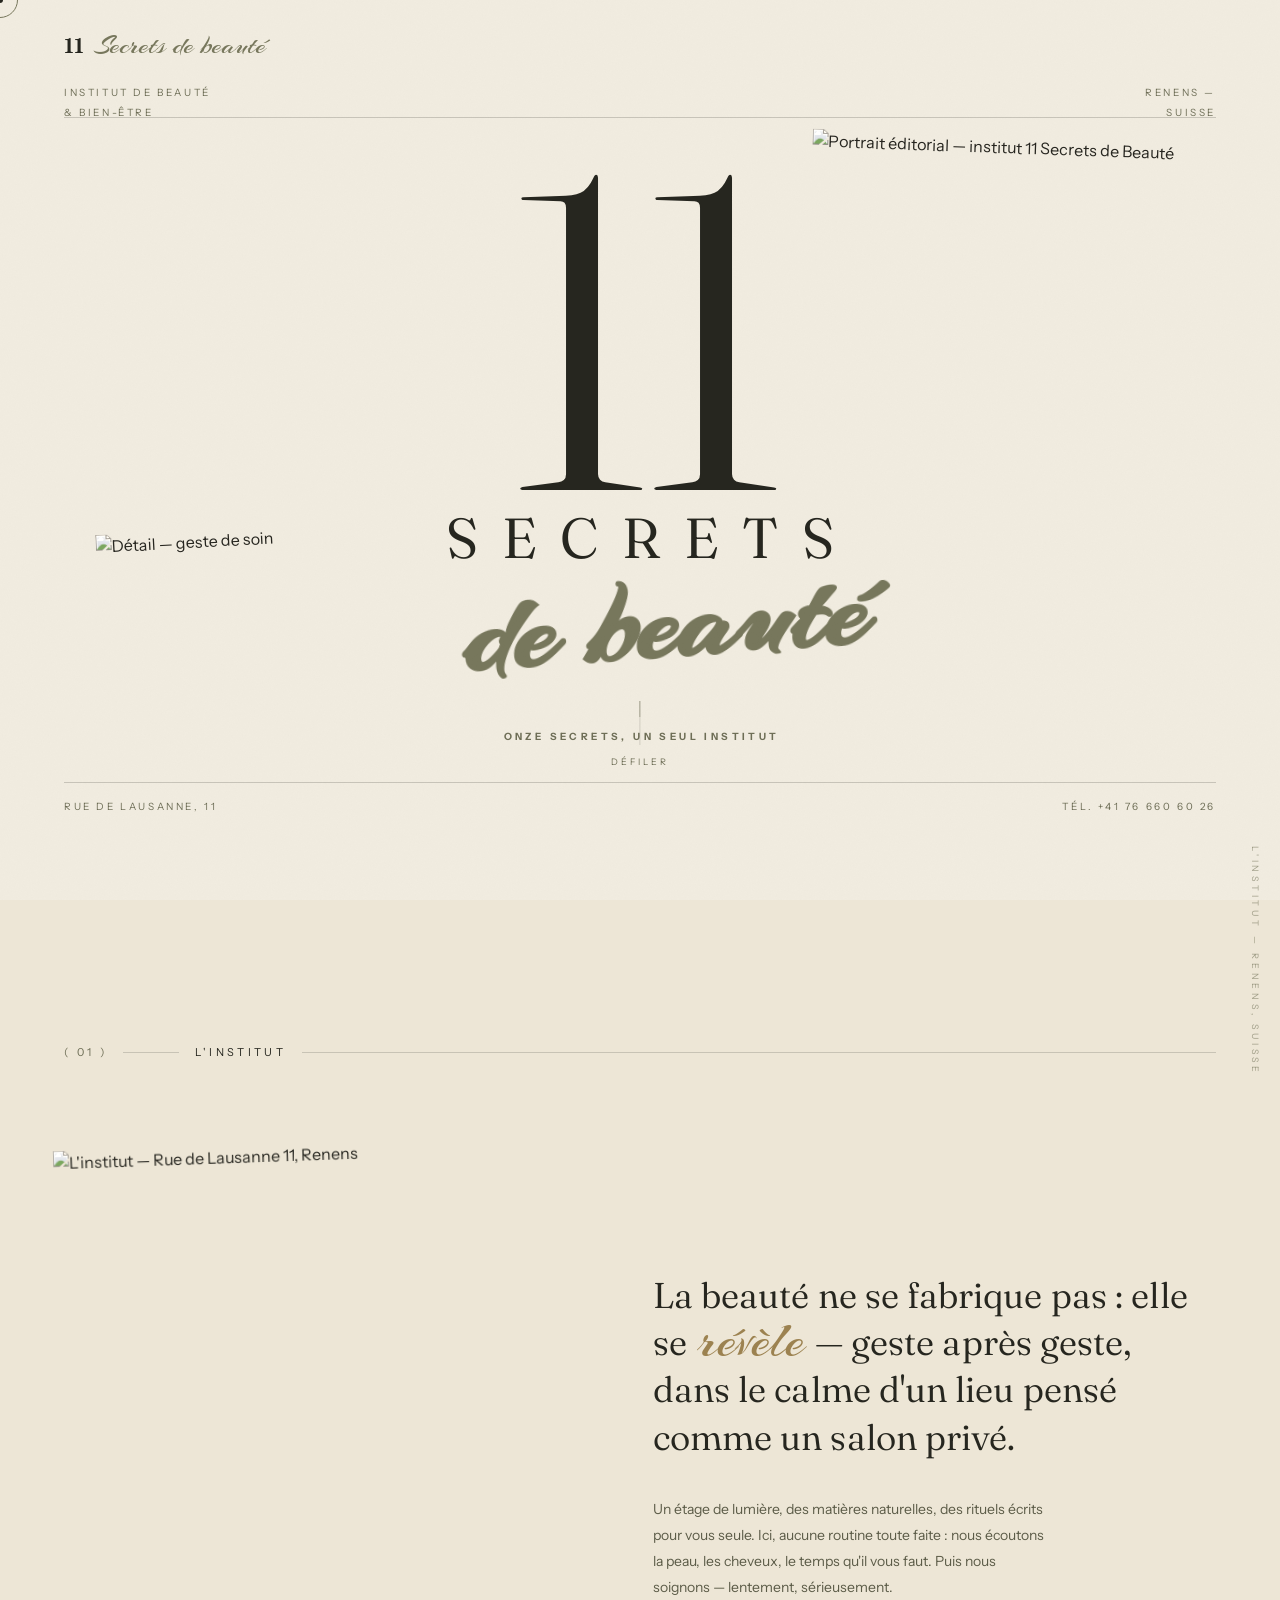
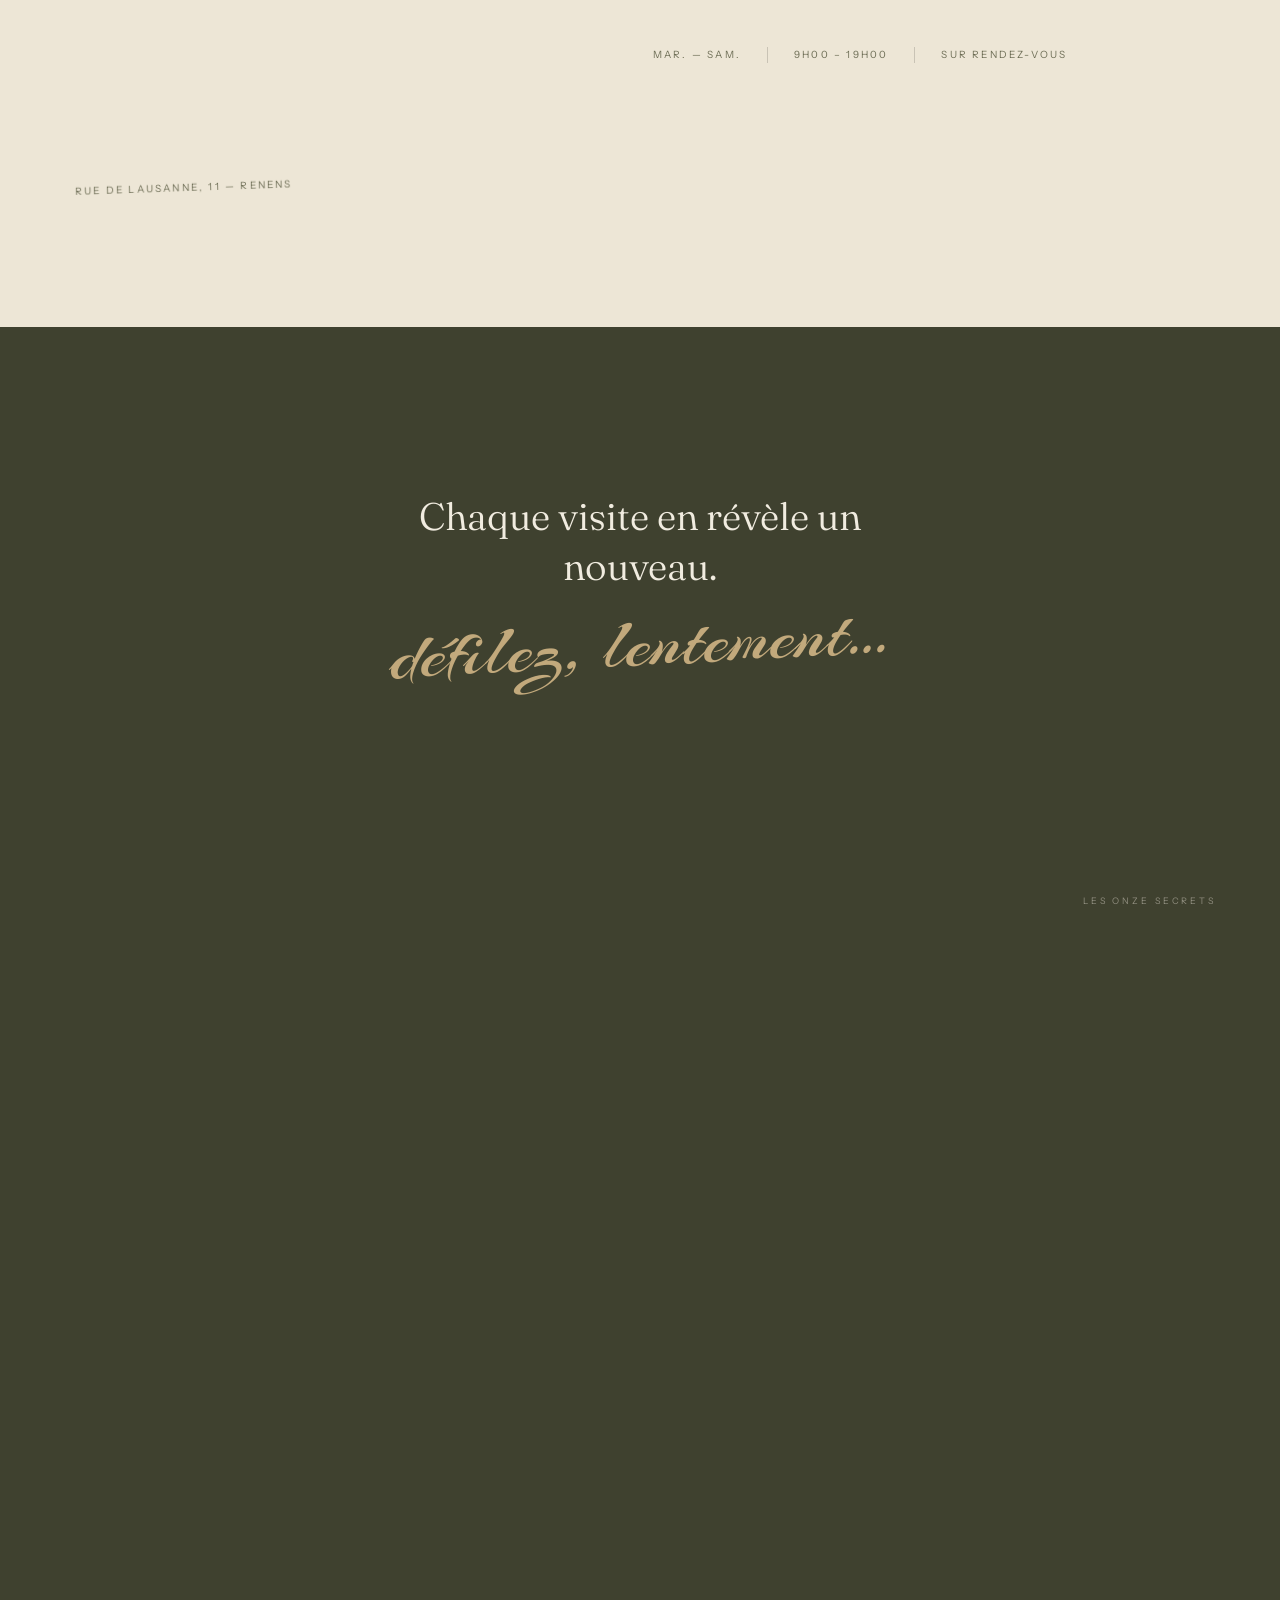
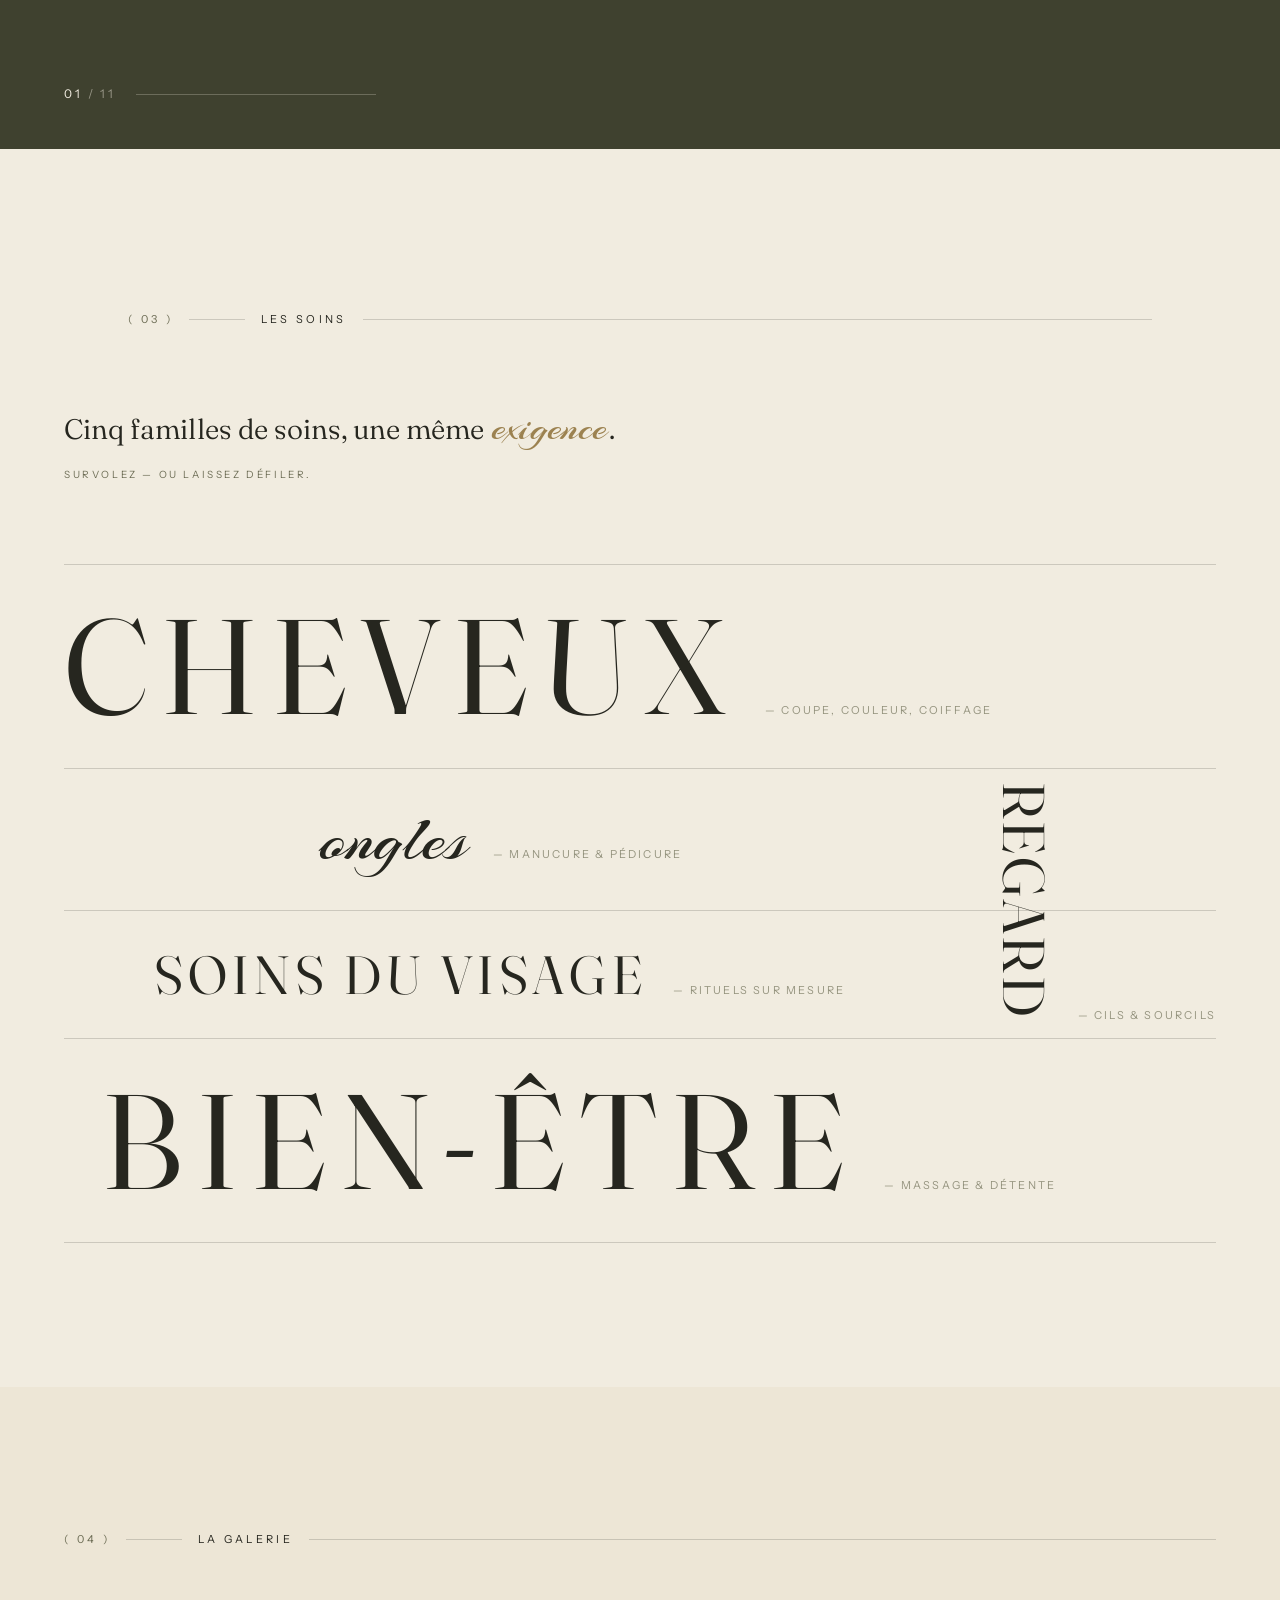
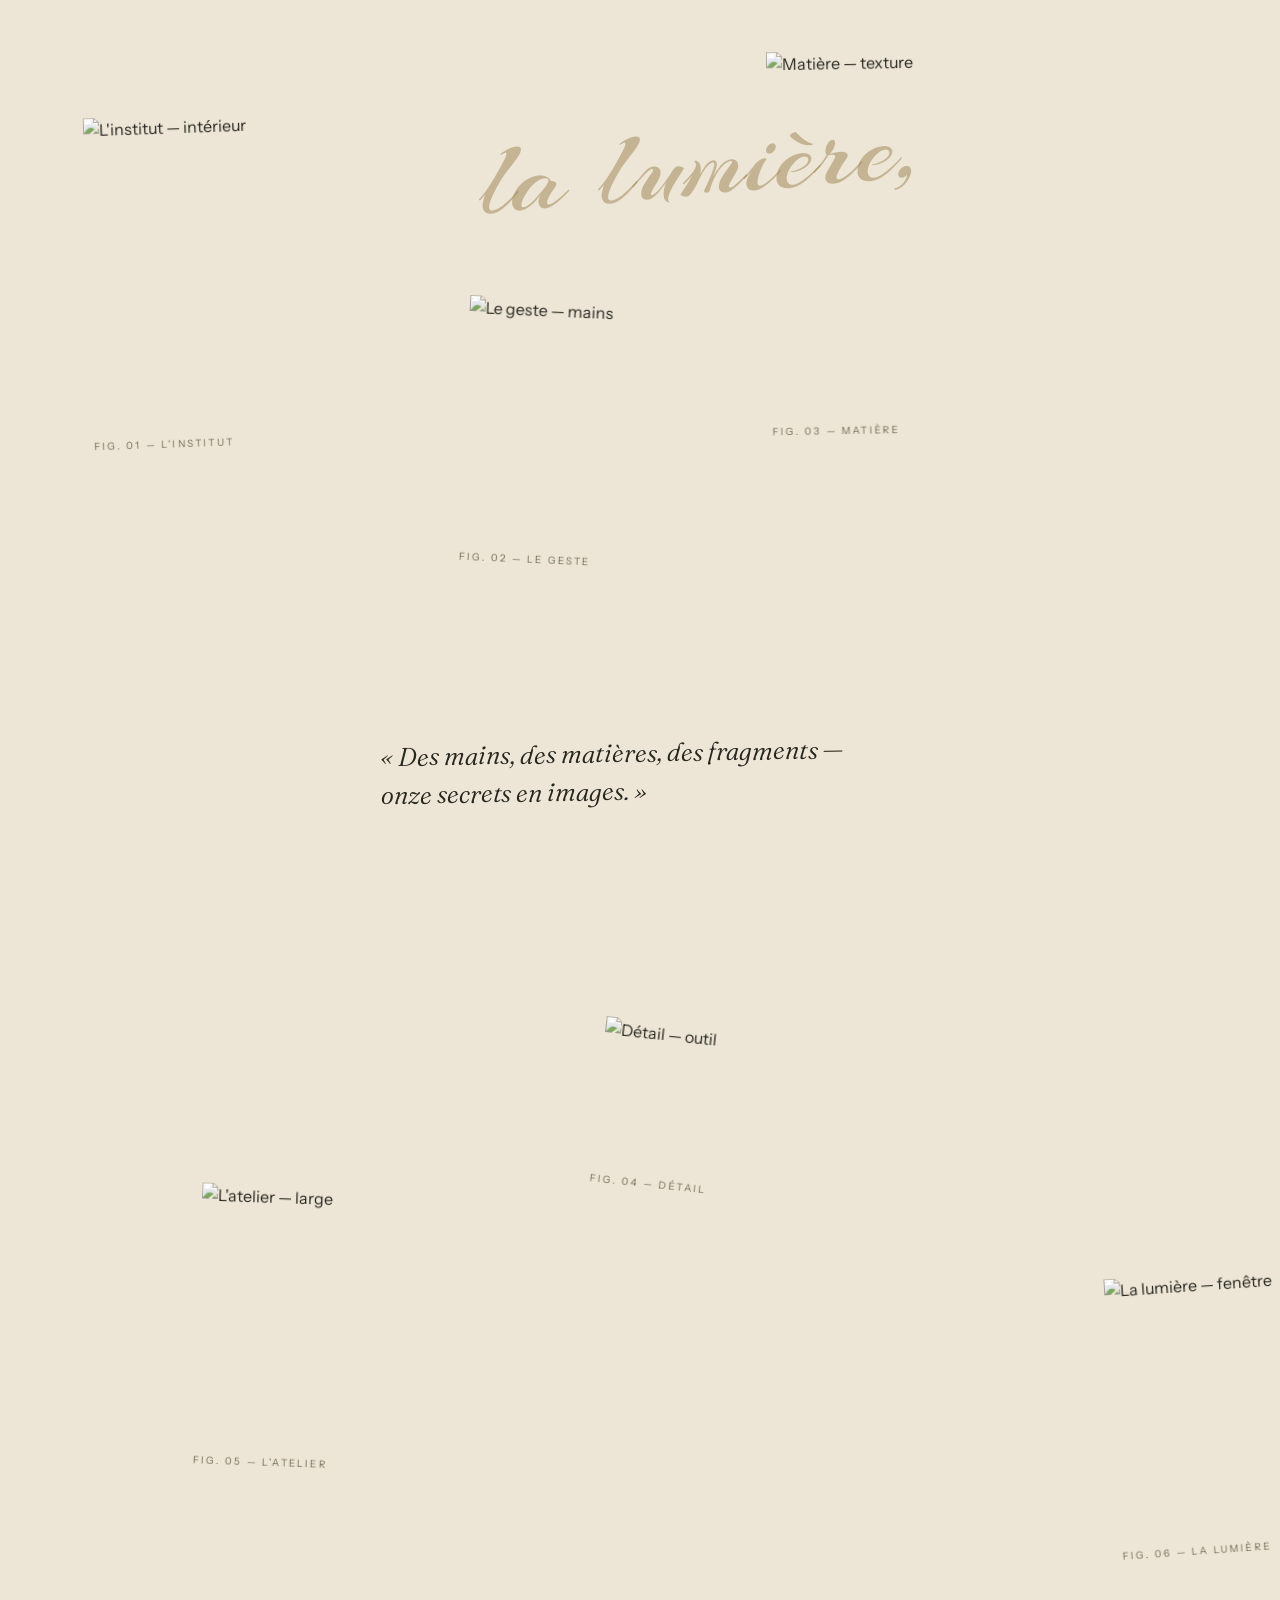
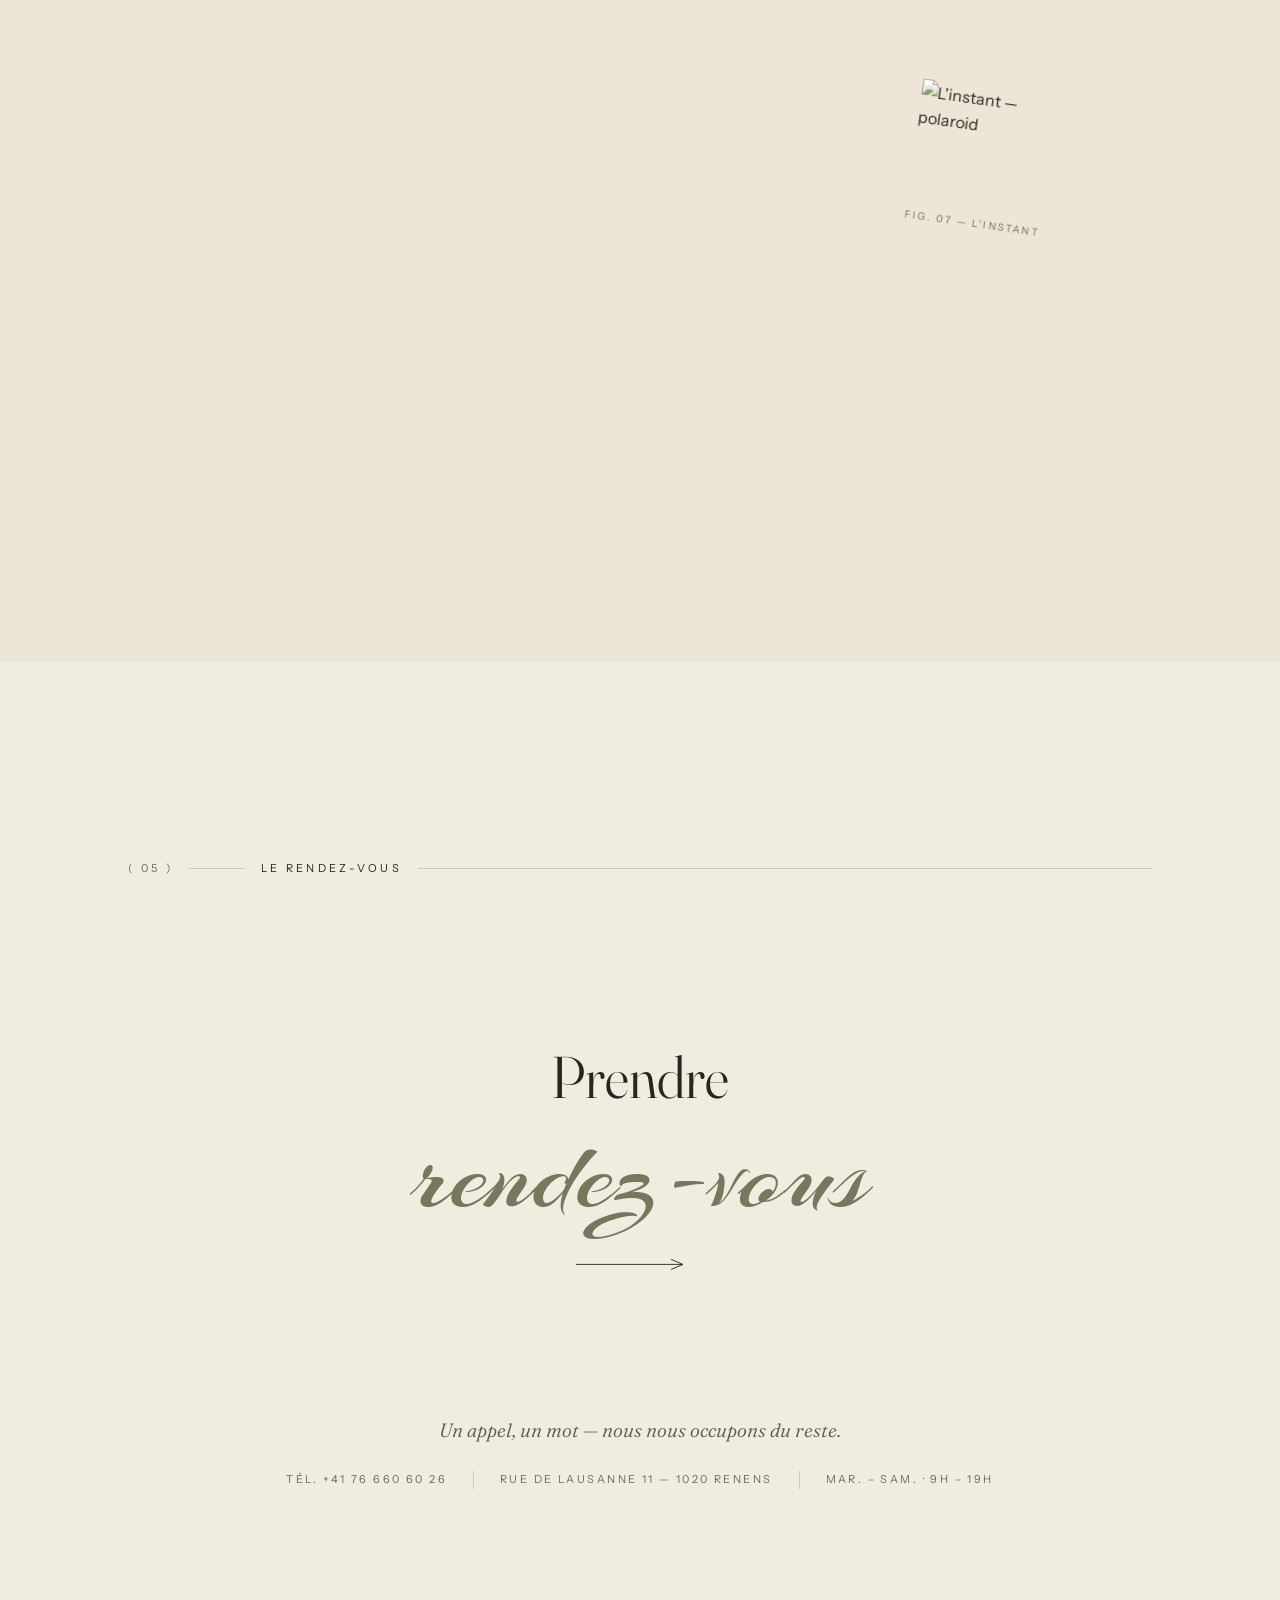
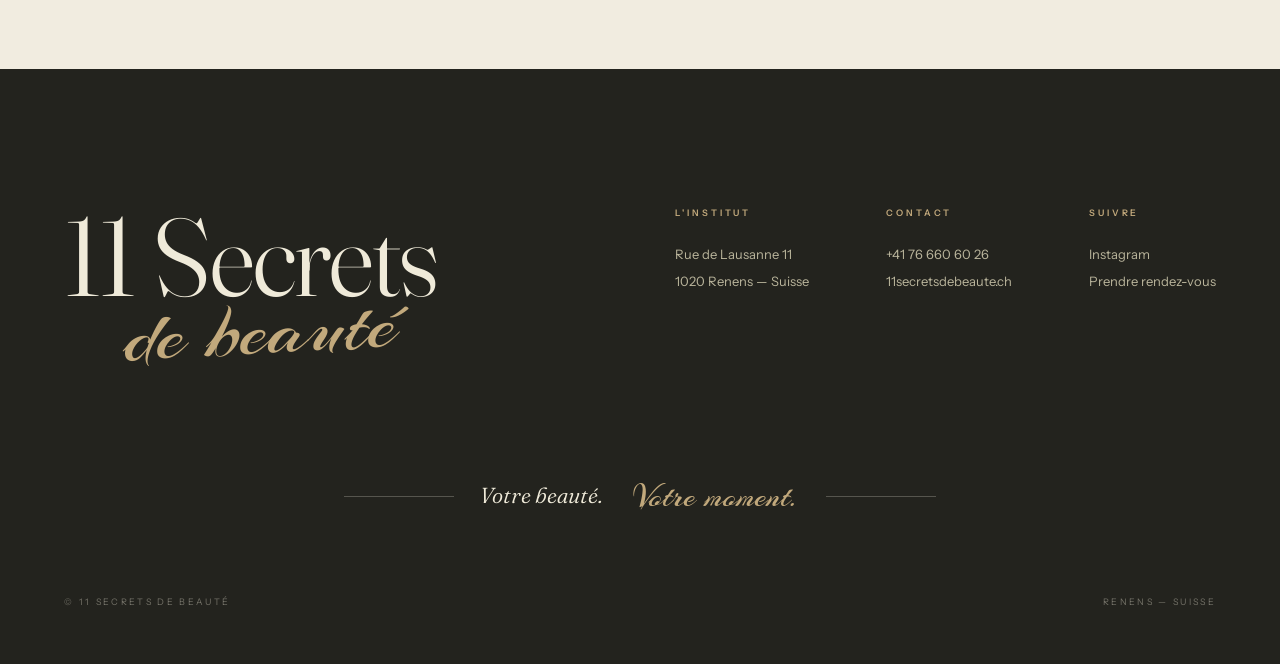
==== commit 0d80737e: "Restructure visual design to editorial art-directed layout" ====
--- a/index.html
+++ b/index.html
@@ -1,565 +1,1247 @@
-<!DOCTYPE html>
+﻿<!DOCTYPE html>
 <html lang="fr">
 <head>
-  <meta charset="UTF-8">
-  <meta name="viewport" content="width=device-width, initial-scale=1.0">
-  <title>11 Secrets de Beauté — Institut de Beauté, Coiffure & Onglerie · Renens (Lausanne)</title>
-  <meta name="description" content="Institut de beauté & bien-être à Renens (Rue de Lausanne 11). Coiffure haute précision, onglerie gel/porcelaine, soins visage Ella Baché et massages. Sur rendez-vous.">
-  <meta name="theme-color" content="#F5EFEB">
-  <link rel="canonical" href="https://11secretsdebeaute.ch/">
-
-  <!-- Open Graph / Meta Réseaux -->
-  <meta property="og:locale" content="fr_FR">
-  <meta property="og:type" content="website">
-  <meta property="og:title" content="11 Secrets de Beauté — Institut de Beauté & Bien-être à Renens">
-  <meta property="og:description" content="Découvrez notre espace bien-être à Renens : coiffure, onglerie d'art, soins visage dermo-esthétiques et massages. Prenez rendez-vous en ligne.">
-  <meta property="og:url" content="https://11secretsdebeaute.ch/">
-  <meta property="og:image" content="public/images/logo/logo-11secrets.png">
-
-  <!-- Polices Google Fonts : Fraunces, Arizonia, Plus Jakarta Sans -->
-  <link rel="preconnect" href="https://fonts.googleapis.com">
-  <link rel="preconnect" href="https://fonts.gstatic.com" crossorigin>
-  <link href="https://fonts.googleapis.com/css2?family=Arizonia&family=Fraunces:ital,opsz,wght@0,9..144,300..600;1,9..144,300..600&family=Plus+Jakarta+Sans:wght@300;400;500;600;700&display=swap" rel="stylesheet">
-
-  <!-- Feuilles de style modulaires -->
-  <link rel="stylesheet" href="styles/variables.css">
-  <link rel="stylesheet" href="styles/base.css">
-  <link rel="stylesheet" href="styles/components.css">
-  <link rel="stylesheet" href="styles/responsive.css">
-
-  <!-- Schema.org JSON-LD Local Business -->
-  <script type="application/ld+json">
-  {
-    "@context": "https://schema.org",
-    "@type": "BeautySalon",
-    "name": "11 Secrets de Beauté",
-    "image": "https://11secretsdebeaute.ch/wp-content/uploads/2021/03/cropped-11secretsBeaute_Logo-1.png",
-    "@id": "https://11secretsdebeaute.ch",
-    "url": "https://11secretsdebeaute.ch",
-    "telephone": "+41766606026",
-    "priceRange": "$$",
-    "address": {
-      "@type": "PostalAddress",
-      "streetAddress": "Rue de Lausanne 11",
-      "addressLocality": "Renens",
-      "postalCode": "1020",
-      "addressRegion": "VD",
-      "addressCountry": "CH"
-    },
-    "openingHoursSpecification": [
-      {
-        "@type": "OpeningHoursSpecification",
-        "dayOfWeek": ["Tuesday", "Wednesday", "Thursday", "Friday"],
-        "opens": "09:30",
-        "closes": "19:00"
-      },
-      {
-        "@type": "OpeningHoursSpecification",
-        "dayOfWeek": "Saturday",
-        "opens": "09:30",
-        "closes": "17:00"
+<meta charset="UTF-8">
+<meta name="viewport" content="width=device-width, initial-scale=1.0">
+<title>11 Secrets de Beauté — Institut de beauté &amp; bien-être · Renens</title>
+<meta name="description" content="11 Secrets de Beauté — institut de beauté et bien-être, Rue de Lausanne 11, 1020 Renens. Cheveux, ongles, soins, regard, bien-être. Sur rendez-vous.">
+<meta name="theme-color" content="#F1ECE0">
+<link rel="icon" href="data:image/svg+xml,%3Csvg xmlns='http://www.w3.org/2000/svg' viewBox='0 0 64 64'%3E%3Crect width='64' height='64' fill='%23F1ECE0'/%3E%3Ctext x='32' y='45' font-family='Georgia,serif' font-size='36' text-anchor='middle' fill='%233F412F'%3E11%3C/text%3E%3C/svg%3E">
+
+<link rel="preconnect" href="https://fonts.googleapis.com">
+<link rel="preconnect" href="https://fonts.gstatic.com" crossorigin>
+<!-- Script: Arizonia — esprit «Brittany», trait plus lisible -->
+<link href="https://fonts.googleapis.com/css2?family=Arizonia&family=Fraunces:ital,opsz,wght@0,9..144,300..600;1,9..144,300..600&family=Instrument+Sans:ital,wght@0,400..600;1,400..600&display=swap" rel="stylesheet">
+
+<style>
+/* ============================================================
+   11 SECRETS DE BEAUTÉ — système visuel
+   papier · olive · carbón · champagne
+   ============================================================ */
+:root{
+  --cream:  #F1ECE0;
+  --cream2: #EDE6D6;
+  --ink:    #26261F;
+  --olive:  #77775C;
+  --olive-deep: #3F412F;
+  --gold:   #9C8250;
+  --gold-l: #C2A97C; /* champagne sur fond sombre */
+  --serif: 'Fraunces', Georgia, serif;
+  --sans:  'Instrument Sans', 'Helvetica Neue', Arial, sans-serif;
+  --script:'Arizonia', cursive;
+  --imgfx: sepia(.26) saturate(.74) contrast(1.03) brightness(1.01);
+}
+/* Themas por sección (color de "material") */
+.theme-cream{ --bg:var(--cream); --fg:var(--ink); --mut:#6E6E56;
+  --line:rgba(38,38,31,.18); --frame:rgba(119,119,92,.75); --gold:#9C8250; }
+.theme-cream2{ --bg:var(--cream2); --fg:var(--ink); --mut:#6E6E56;
+  --line:rgba(38,38,31,.18); --frame:rgba(119,119,92,.75); --gold:#9C8250; }
+.theme-dark{ --bg:var(--olive-deep); --fg:#F1ECE0; --mut:#C6C1A8;
+  --line:rgba(241,236,224,.22); --frame:rgba(241,236,224,.75); --gold:#C2A97C; }
+.theme-ink{ --bg:#23231E; --fg:#EFEAD9; --mut:#A6A189;
+  --line:rgba(239,234,217,.18); --frame:rgba(239,234,217,.6); --gold:#C2A97C; }
+
+*{ margin:0; padding:0; box-sizing:border-box; }
+html{ scroll-behavior:auto; }
+body{
+  background:var(--cream); color:var(--ink);
+  font-family:var(--sans); font-size:16px; line-height:1.6;
+  -webkit-font-smoothing:antialiased; overflow-x:hidden;
+  -webkit-tap-highlight-color:transparent;
+}
+body.no-scroll{ overflow:hidden; }
+::selection{ background:var(--olive); color:var(--cream); }
+img{ display:block; max-width:100%; }
+a{ color:inherit; }
+a:focus-visible, button:focus-visible{ outline:1px solid var(--gold); outline-offset:4px; }
+.sr-only{ position:absolute; width:1px; height:1px; overflow:hidden; clip:rect(0 0 0 0); white-space:nowrap; }
+.skip{ position:fixed; top:10px; left:10px; z-index:4000; background:var(--ink); color:var(--cream);
+  padding:10px 16px; font-size:11px; letter-spacing:.2em; text-transform:uppercase; text-decoration:none;
+  transform:translateY(-200%); transition:transform .3s; }
+.skip:focus{ transform:none; }
+
+/* Grano de papel — sutil, físico */
+body::after{
+  content:''; position:fixed; inset:0; z-index:2000; pointer-events:none;
+  background-image:url("data:image/svg+xml,%3Csvg xmlns='http://www.w3.org/2000/svg' width='240' height='240'%3E%3Cfilter id='n'%3E%3CfeTurbulence type='fractalNoise' baseFrequency='0.85' numOctaves='2' stitchTiles='stitch'/%3E%3CfeColorMatrix type='saturate' values='0'/%3E%3C/filter%3E%3Crect width='100%25' height='100%25' filter='url(%23n)' opacity='0.6'/%3E%3C/svg%3E");
+  opacity:.045; mix-blend-mode:multiply;
+}
+
+/* ============ MARCOS ABIERTOS (esquinas cortadas) ============ */
+.oframe{ position:absolute; pointer-events:none; --len:26px; --gap:14px; --oc:var(--frame); --wt:1px; }
+.oframe i{ position:absolute; background:var(--oc); }
+.oframe i:nth-child(1){ top:0;    left:var(--gap);  width:var(--len); height:var(--wt); transform-origin:left center; }
+.oframe i:nth-child(2){ top:var(--gap); left:0;     width:var(--wt);  height:var(--len); transform-origin:center top; }
+.oframe i:nth-child(3){ top:0;    right:var(--gap); width:var(--len); height:var(--wt); transform-origin:right center; }
+.oframe i:nth-child(4){ top:var(--gap); right:0;    width:var(--wt);  height:var(--len); transform-origin:center top; }
+.oframe i:nth-child(5){ bottom:0; right:var(--gap); width:var(--len); height:var(--wt); transform-origin:right center; }
+.oframe i:nth-child(6){ bottom:var(--gap); right:0; width:var(--wt);  height:var(--len); transform-origin:center bottom; }
+.oframe i:nth-child(7){ bottom:0; left:var(--gap);  width:var(--len); height:var(--wt); transform-origin:left center; }
+.oframe i:nth-child(8){ bottom:var(--gap); left:0;  width:var(--wt);  height:var(--len); transform-origin:center bottom; }
+.oframe--lg{ --len:60px; --gap:34px; }
+.oframe--sm{ --len:14px; --gap:8px; }
+
+/* ============ MEDIA (fotos con marco + caption editorial) ============ */
+.media{ position:relative; }
+.media-inner{ position:relative; overflow:hidden; clip-path:inset(0% 0% 0% 0%); }
+.media-inner img{ width:100%; height:100%; object-fit:cover; filter:var(--imgfx);
+  transform:scale(1.001); transition:transform .9s cubic-bezier(.22,1,.36,1); }
+@media (hover:hover){ .media:hover .media-inner img{ transform:scale(1.045); } }
+.media .oframe{ inset:-14px; }
+figcaption{ margin-top:12px; font-size:10px; letter-spacing:.22em; text-transform:uppercase;
+  color:var(--mut); line-height:1.7; }
+figcaption em{ font-style:normal; opacity:0; transition:opacity .5s; }
+@media (hover:hover){ .media:hover figcaption em, .g:hover figcaption em{ opacity:.75; } }
+
+/* ============ CABECERAS DE SECCIÓN — índice de revista ============ */
+.sec-head{ display:flex; align-items:center; gap:16px; padding:0 5vw; margin-bottom:9vh; }
+.sec-index{ font-size:11px; letter-spacing:.3em; color:var(--mut); white-space:nowrap; }
+.sec-name{ font-size:11px; letter-spacing:.3em; text-transform:uppercase; color:var(--fg); white-space:nowrap; }
+.sec-tick{ width:56px; height:1px; background:var(--line); }
+.sec-rule{ flex:1; height:1px; background:var(--line); transform-origin:left center; }
+
+/* ============ CURSEUR ÉDITORIAL ============ */
+.has-cursor, .has-cursor a, .has-cursor button{ cursor:none; }
+#cursor{ position:fixed; inset:0; z-index:3000; pointer-events:none; }
+.cursor-dot{ position:fixed; top:-3px; left:-3px; width:6px; height:6px; border-radius:50%;
+  background:var(--ink); }
+.cursor-ring{ position:fixed; top:-18px; left:-18px; width:36px; height:36px; border-radius:50%;
+  border:1px solid var(--olive); display:flex; align-items:center; justify-content:center; }
+.cursor-label{ font-size:8px; letter-spacing:.25em; text-transform:uppercase; color:var(--olive);
+  opacity:0; transform:scale(.6); }
+#cursor.on-dark .cursor-dot{ background:var(--cream); }
+#cursor.on-dark .cursor-ring{ border-color:rgba(241,236,224,.7); }
+#cursor.on-dark .cursor-label{ color:var(--cream); }
+
+/* ============ NAVIGATION ============ */
+.nav{ position:fixed; top:0; left:0; right:0; z-index:1600;
+  display:flex; align-items:center; justify-content:space-between;
+  padding:24px 5vw; color:var(--ink);
+  transition:padding .55s ease, background .55s ease, color .55s ease, border-color .55s ease;
+  border-bottom:1px solid transparent; }
+.nav-logo{ display:flex; align-items:baseline; gap:10px; text-decoration:none; }
+.nl-11{ font-family:var(--serif); font-weight:560; font-size:21px; letter-spacing:.01em; }
+.nl-rest{ font-family:var(--script); font-size:28px; color:var(--olive); transition:color .55s; }
+.nav-links{ display:flex; gap:clamp(18px,2.4vw,42px); list-style:none;
+  font-size:11px; font-weight:500; letter-spacing:.22em; text-transform:uppercase;
+  opacity:0; transform:translateY(-8px); transition:opacity .6s .1s, transform .6s .1s; }
+.nav-links a{ text-decoration:none; opacity:.78; transition:opacity .3s; position:relative; }
+.nav-links a::after{ content:''; position:absolute; left:0; right:0; bottom:-5px; height:1px;
+  background:currentColor; transform:scaleX(0); transform-origin:right; transition:transform .45s cubic-bezier(.22,1,.36,1); }
+.nav-links a:hover{ opacity:1; }
+.nav-links a:hover::after{ transform:scaleX(1); transform-origin:left; }
+.nav-cta{ text-decoration:none; font-size:11px; font-weight:600; letter-spacing:.24em;
+  text-transform:uppercase; position:relative; padding-bottom:5px;
+  opacity:0; transform:translateY(-8px); transition:opacity .6s .15s, transform .6s .15s; }
+.nav-cta::after{ content:''; position:absolute; left:0; right:0; bottom:0; height:1px; background:currentColor;
+  transform:scaleX(0); transform-origin:right; transition:transform .5s cubic-bezier(.22,1,.36,1); }
+.nav-cta:hover::after{ transform:scaleX(1); transform-origin:left; }
+.nav.is-scrolled{ background:var(--cream); padding:13px 5vw; border-bottom-color:rgba(38,38,31,.14); }
+.nav.is-scrolled .nav-links, .nav.is-scrolled .nav-cta,
+.nav.is-end .nav-links, .nav.is-end .nav-cta{ opacity:1; transform:none; }
+.nav.is-end{ background:#23231E; color:#EFEAD9; padding:24px 5vw;
+  border-bottom-color:rgba(239,234,217,.14); }
+.nav.is-end .nl-rest{ color:var(--gold-l); }
+/* Menu ouvert: le nav devient transparent clair sur le menu sombre plein écran */
+.nav.menu-open{ background:transparent; color:#F1ECE0; border-bottom-color:transparent; padding:24px 5vw; }
+.nav.menu-open .nl-rest{ color:var(--gold-l); }
+.burger{ display:none; background:none; border:0; width:38px; height:26px; position:relative; z-index:1700; color:inherit; }
+.burger span{ position:absolute; left:4px; right:4px; height:1px; background:currentColor;
+  transition:transform .45s cubic-bezier(.22,1,.36,1), top .45s; }
+.burger span:nth-child(1){ top:9px; } .burger span:nth-child(2){ top:17px; }
+.burger.is-open span:nth-child(1){ top:13px; transform:rotate(45deg); }
+.burger.is-open span:nth-child(2){ top:13px; transform:rotate(-45deg); }
+
+/* ============ MENU OVERLAY — plein écran, olive profond ============ */
+.menu{ position:fixed; inset:0; z-index:1500; background:var(--olive-deep); color:#F1ECE0;
+  display:flex; flex-direction:column; justify-content:center;
+  padding:14vh 8vw 8vh; overflow-y:auto; overscroll-behavior:contain;
+  clip-path:inset(0 0 100% 0); visibility:hidden;
+  transition:clip-path .7s cubic-bezier(.76,0,.24,1), visibility 0s .7s; }
+.menu.is-open{ clip-path:inset(0 0 0% 0); visibility:visible;
+  transition:clip-path .7s cubic-bezier(.76,0,.24,1); }
+.menu-frame{ inset:4vh 4vw; --oc:rgba(241,236,224,.3); z-index:0; }
+.menu-frame i{ transition:transform .55s cubic-bezier(.22,1,.36,1) .32s; }
+.menu-frame i:nth-child(odd){ transform:scaleX(0); }
+.menu-frame i:nth-child(even){ transform:scaleY(0); }
+.menu.is-open .menu-frame i:nth-child(odd){ transform:scaleX(1); }
+.menu.is-open .menu-frame i:nth-child(even){ transform:scaleY(1); }
+.menu-links{ list-style:none; display:flex; flex-direction:column; gap:2.6vh; position:relative; z-index:1; }
+.menu-links a{ display:flex; align-items:baseline; gap:18px; text-decoration:none;
+  font-family:var(--serif); font-weight:340; font-size:clamp(34px,9vw,58px); line-height:1.1;
+  color:#F1ECE0; opacity:0; transform:translateY(28px);
+  transition:opacity .6s, transform .6s cubic-bezier(.22,1,.36,1), color .35s; }
+.menu-links a:hover{ color:var(--gold-l); }
+.menu.is-open .menu-links a{ opacity:1; transform:none; }
+.menu.is-open .menu-links li:nth-child(1) a{ transition-delay:.18s; }
+.menu.is-open .menu-links li:nth-child(2) a{ transition-delay:.24s; }
+.menu.is-open .menu-links li:nth-child(3) a{ transition-delay:.30s; }
+.menu.is-open .menu-links li:nth-child(4) a{ transition-delay:.36s; }
+.menu.is-open .menu-links li:nth-child(5) a{ transition-delay:.42s; }
+.m-idx{ font-family:var(--sans); font-size:11px; letter-spacing:.3em; color:var(--gold-l); }
+.menu-cta{ font-family:var(--script); font-size:clamp(40px,9vw,64px); color:var(--gold-l);
+  margin-top:5vh; transform:rotate(-2deg); position:relative; z-index:1;
+  opacity:0; translate:0 14px; transition:opacity .6s .5s, translate .6s .5s; }
+.menu.is-open .menu-cta{ opacity:1; translate:0 0; }
+.menu-foot{ margin-top:8vh; font-size:10px; letter-spacing:.22em; text-transform:uppercase;
+  color:rgba(241,236,224,.55); line-height:2; position:relative; z-index:1;
+  opacity:0; translate:0 14px; transition:opacity .6s .58s, translate .6s .58s; }
+.menu.is-open .menu-foot{ opacity:1; translate:0 0; }
+@media (max-height:600px){
+  .menu{ justify-content:flex-start; padding:12vh 8vw 6vh; }
+}
+
+/* ============================================================
+   HERO — la couverture
+   ============================================================ */
+#hero{ position:relative; height:100vh; height:100svh; overflow:hidden;
+  background:var(--cream); }
+.hl-x{ position:absolute; left:5vw; right:5vw; height:1px; background:rgba(38,38,31,.2); }
+.hl-x--t{ top:13vh; } .hl-x--b{ bottom:13vh; }
+.hero-title{ position:absolute; inset:0; z-index:3;
+  display:flex; flex-direction:column; align-items:center; justify-content:center; text-align:center; }
+.hero-11{ font-family:var(--serif); font-weight:320; line-height:.82;
+  font-size:clamp(190px,34vw,540px); letter-spacing:-.03em;
+  font-variation-settings:'opsz' 144; color:var(--ink); }
+.hero-11 .d1,.hero-11 .d2{ display:inline-block; will-change:transform; }
+.hero-word{ font-family:var(--serif); font-weight:360; text-transform:uppercase;
+  font-size:clamp(24px,4.4vw,64px); letter-spacing:.42em; margin-right:-.42em;
+  margin-top:-.16em; overflow:hidden; line-height:1.25; }
+.hero-word.open{ overflow:visible; }
+.hero-word .ch{ display:inline-block; will-change:transform; }
+.hero-script{ font-family:var(--script); font-size:clamp(58px,9.5vw,148px); line-height:1;
+  color:var(--olive); margin-top:-.06em; transform:rotate(-4deg) translateX(6%); will-change:transform; }
+.hero-tag{ margin-top:4.5vh; font-size:10px; letter-spacing:.34em; text-transform:uppercase;
+  color:var(--mut); padding-left:.34em; }
+.hero-side,.hero-foot{ position:absolute; z-index:4; font-size:10px; letter-spacing:.26em;
+  text-transform:uppercase; color:var(--mut); line-height:2; }
+.hero-side--l{ top:calc(13vh - 34px); left:5vw; }
+.hero-side--r{ top:calc(13vh - 34px); right:5vw; text-align:right; }
+.hero-foot--l{ bottom:calc(13vh - 34px); left:5vw; }
+.hero-foot--r{ bottom:calc(13vh - 34px); right:5vw; text-align:right; }
+.hero-frame--a{ inset:6vh 3.5vw 8vh 3.5vw; --len:64px; --gap:34px; z-index:2;
+  --oc:rgba(119,119,92,.55); }
+.hero-frame--b{ inset:15vh -7vw 19vh 36vw; --len:44px; --gap:24px; z-index:2;
+  --oc:rgba(156,130,80,.55); }
+.hero-photo{ position:absolute; overflow:hidden; z-index:4; }
+.hero-photo img{ width:100%; height:100%; object-fit:cover; filter:var(--imgfx); }
+.hero-photo--a{ width:min(30vw,420px); aspect-ratio:1/1; right:7vw; top:15vh; rotate:2deg; }
+.hero-photo--b{ width:min(17vw,240px); aspect-ratio:4/5; left:8vw; bottom:11vh;
+  rotate:-3deg; z-index:2; }
+.scroll-cue{ position:absolute; bottom:calc(13vh + 14px); left:50%; transform:translateX(-50%);
+  display:flex; flex-direction:column; align-items:center; gap:10px; z-index:4; }
+.scroll-cue span{ font-size:9px; letter-spacing:.32em; text-transform:uppercase; color:var(--mut); }
+.cue-line{ position:relative; width:1px; height:44px; background:rgba(38,38,31,.15); overflow:hidden; }
+.cue-line::after{ content:''; position:absolute; top:0; left:0; width:1px; height:16px;
+  background:var(--olive); animation:cue 2.4s ease-in-out infinite; }
+@keyframes cue{ 0%{ transform:translateY(-18px);} 100%{ transform:translateY(48px);} }
+
+/* ============================================================
+   L'INSTITUT — le manifeste
+   ============================================================ */
+#institut{ background:var(--cream2); padding:16vh 0 15vh; position:relative; }
+.institut-grid{ display:grid; grid-template-columns:repeat(12,1fr); gap:0 2vw;
+  padding:0 5vw; align-items:center; }
+.institut-photo{ grid-column:1/6; position:relative; rotate:-2deg; will-change:transform; }
+.institut-photo .media-inner img{ aspect-ratio:3/4; }
+.institut-text{ grid-column:7/13; position:relative; }
+.big-serif{ font-family:var(--serif); font-weight:350; font-size:clamp(25px,2.8vw,45px);
+  line-height:1.32; letter-spacing:.002em; color:var(--ink); }
+.big-serif .script{ font-family:var(--script); font-weight:400; font-size:1.5em;
+  color:var(--gold); line-height:0; padding:0 .05em; }
+.small-note{ margin-top:36px; max-width:44ch; font-size:14px; line-height:1.85; color:#5C5C48; }
+.institut-meta{ margin-top:46px; display:flex; flex-wrap:wrap; gap:14px 0; align-items:center;
+  font-size:10px; letter-spacing:.22em; text-transform:uppercase; color:var(--mut); }
+.institut-meta span{ padding:0 26px; border-left:1px solid var(--line); }
+.institut-meta span:first-child{ padding-left:0; border-left:0; }
+.vert-note{ position:absolute; right:1.4vw; top:-6vh; writing-mode:vertical-rl;
+  font-size:9px; letter-spacing:.42em; text-transform:uppercase; color:rgba(119,119,92,.65); }
+
+/* ============================================================
+   LES SECRETS — sequence épinglée sur olive profond
+   ============================================================ */
+#secrets{ background:var(--olive-deep); color:#F1ECE0; }
+.secrets-intro{ min-height:58vh; display:flex; flex-direction:column;
+  justify-content:center; align-items:center; text-align:center; gap:14px; padding:0 6vw; }
+.si-line{ font-family:var(--serif); font-weight:330; font-size:clamp(24px,3vw,44px);
+  color:#F1ECE0; max-width:22ch; line-height:1.3; }
+.si-script{ font-family:var(--script); font-size:clamp(42px,6vw,86px); line-height:1;
+  color:var(--gold-l); transform:rotate(-3deg); }
+.secrets-pin{ position:relative; height:100vh; height:100svh; overflow:hidden; }
+.anim .secrets-pin{ height:100vh; height:100svh; }
+.secret{ position:relative; min-height:72vh; padding:12vh 5vw 14vh; }
+.anim .secret{ position:absolute; inset:0; min-height:0; padding:0;
+  opacity:0; visibility:hidden; }
+.s-num-wrap{ position:absolute; left:1vw; top:50%; transform:translateY(-52%); }
+.anim .s-num-wrap{ transform:translateY(-50%); }
+.s-num{ font-family:var(--serif); font-weight:300; line-height:.85;
+  font-size:clamp(200px,30vw,470px); letter-spacing:-.02em;
+  font-variation-settings:'opsz' 144; color:#F1ECE0; opacity:.96; }
+.s-photo{ position:absolute; left:37%; top:56%; width:clamp(150px,15vw,255px);
+  aspect-ratio:4/5; overflow:hidden; z-index:2; will-change:transform; }
+.s-photo img{ width:100%; height:100%; object-fit:cover;
+  filter:sepia(.3) saturate(.68) contrast(1.05) brightness(.9); }
+.s-photo .oframe{ inset:-10px; --len:18px; --gap:10px; }
+.s-body{ position:absolute; left:52%; top:50%; transform:translateY(-50%);
+  max-width:40vw; z-index:3; }
+.s-word{ font-family:var(--serif); font-weight:350; text-transform:uppercase;
+  letter-spacing:.1em; line-height:1.02; font-size:clamp(42px,6.4vw,100px);
+  font-variation-settings:'opsz' 144; color:#F1ECE0; }
+.s-word--script{ font-family:var(--script); text-transform:none; letter-spacing:0;
+  font-size:clamp(72px,10vw,168px); color:var(--gold-l); line-height:.9; }
+.s-phrase{ margin-top:22px; font-size:14px; line-height:1.8; color:rgba(241,236,224,.72);
+  max-width:36ch; }
+.s-progress{ position:absolute; left:5vw; right:5vw; bottom:5vh; z-index:6;
+  display:flex; align-items:center; gap:20px; }
+.s-count{ font-size:12px; letter-spacing:.24em; color:#F1ECE0; white-space:nowrap; }
+.s-count em{ font-style:normal; opacity:.5; }
+.s-bar{ flex:1; max-width:240px; height:1px; background:rgba(241,236,224,.25); }
+.s-bar i{ display:block; height:100%; background:#F1ECE0;
+  transform:scaleX(0); transform-origin:left center; }
+.s-hint{ position:absolute; top:5vh; right:5vw; font-size:9px; letter-spacing:.32em;
+  text-transform:uppercase; color:rgba(241,236,224,.45); z-index:6; }
+
+/* ============================================================
+   LES SOINS — typographie as grounds
+   ============================================================ */
+#soins{ background:var(--cream); padding:18vh 5vw 16vh; position:relative; }
+.soins-intro{ font-family:var(--serif); font-weight:340; font-size:clamp(20px,2.2vw,32px);
+  color:var(--ink); max-width:34ch; line-height:1.4; }
+.soins-intro .script{ font-family:var(--script); font-size:1.5em; color:var(--gold);
+  line-height:0; padding:0 .05em; }
+.soins-note{ margin-top:18px; font-size:10px; letter-spacing:.26em; text-transform:uppercase;
+  color:var(--mut); }
+.soins-list{ list-style:none; margin-top:9vh; position:relative; }
+.s-item{ position:relative; padding:4.2vh 0; border-top:1px solid var(--line); }
+.s-item:last-child{ border-bottom:1px solid var(--line); }
+.s-item-inner{ display:flex; align-items:baseline; gap:26px; flex-wrap:wrap; }
+.s-word{ font-family:var(--serif); font-weight:365; line-height:.95; color:var(--ink);
+  transition:color .5s; }
+.s-item:hover .s-word{ color:var(--olive); }
+.s-sub{ font-size:11px; letter-spacing:.2em; text-transform:uppercase; color:var(--mut);
+  opacity:.7; transition:opacity .5s, transform .5s; transform:translateX(0); }
+.s-item:hover .s-sub{ opacity:1; transform:translateX(6px); }
+.s-word--xl{ font-size:clamp(58px,10.5vw,178px); font-variation-settings:'opsz' 144; }
+/* script: JAMAIS en majuscules, JAMAIS de tracking */
+.s-word--xs{ font-family:var(--script); font-weight:400; text-transform:none;
+  letter-spacing:0; font-size:clamp(46px,5.4vw,88px); }
+.s-word--md{ font-size:clamp(30px,4.2vw,72px); font-variation-settings:'opsz' 144; }
+.soins-list li:nth-child(2) .s-item-inner{ padding-left:20vw; }
+.soins-list li:nth-child(3) .s-item-inner{ padding-left:7vw; }
+.soins-list li:nth-child(5) .s-item-inner{ padding-left:3vw; }
+.s-item--vert{ position:absolute; right:0; top:8vh; bottom:8vh; border:0;
+  display:flex; align-items:center; padding:0; z-index:2; }
+.s-word--vert{ writing-mode:vertical-rl; font-size:clamp(34px,4.6vw,82px);
+  font-variation-settings:'opsz' 144; letter-spacing:.04em; }
+.s-thumb{ display:none; width:86px; flex:0 0 86px; aspect-ratio:4/5; overflow:hidden; align-self:center; }
+.s-thumb img{ width:100%; height:100%; object-fit:cover; filter:var(--imgfx); }
+/* Polaroid flottant — discret, encadré, jamais collé au curseur */
+.soins-float{ position:fixed; top:0; left:0; width:clamp(150px,14vw,230px); aspect-ratio:4/5;
+  pointer-events:none; z-index:120; opacity:0; visibility:hidden;
+  will-change:transform; transform-origin:center; }
+.soins-float img{ width:100%; height:100%; object-fit:cover; filter:var(--imgfx); }
+.soins-float .oframe{ inset:-9px; --len:16px; --gap:9px; --oc:rgba(119,119,92,.85); }
+
+/* ============================================================
+   LA GALERIE — collage art-directé
+   ============================================================ */
+#galerie{ background:var(--cream2); padding:16vh 0 18vh; position:relative; overflow:hidden; }
+.gal-stage{ position:relative; height:230vh; margin:0 0 0 5vw; }
+.gal-word{ position:absolute; left:34%; top:2%; font-family:var(--script);
+  font-size:clamp(60px,9vw,150px); color:rgba(156,130,80,.5); transform:rotate(-5deg); z-index:0; }
+.g{ position:absolute; margin:0; z-index:1; will-change:transform; }
+.g .media-inner{ overflow:hidden; }
+.g figcaption{ position:absolute; left:0; bottom:-30px; white-space:nowrap; }
+.g1{ width:24vw; left:2%; top:4%; rotate:-2deg; }
+.g1 .media-inner{ aspect-ratio:1/1; }
+.g2{ width:15vw; left:33%; top:13%; rotate:2.5deg; }
+.g2 .media-inner{ aspect-ratio:4/5; }
+.g3{ width:21vw; left:58%; top:1%; rotate:-1deg; }
+.g3 .media-inner{ aspect-ratio:3/4; }
+.g4{ width:11vw; left:44%; top:48%; rotate:6deg; z-index:3; }
+.g4 .media-inner{ aspect-ratio:1/1; }
+.g5{ width:30vw; left:11%; top:56%; rotate:2deg; }
+.g5 .media-inner{ aspect-ratio:3/2; }
+.g6{ width:16vw; right:-3%; top:60%; rotate:-4deg; }
+.g6 .media-inner{ aspect-ratio:4/5; }
+.g7{ width:9vw; left:70%; top:80%; rotate:8deg; z-index:3; }
+.g7 .media-inner{ aspect-ratio:1/1; }
+.gal-quote{ position:absolute; left:26%; top:34%; max-width:30ch; z-index:2;
+  font-family:var(--serif); font-style:italic; font-weight:330;
+  font-size:clamp(19px,2vw,30px); line-height:1.5; color:var(--ink); rotate:-1deg; }
+
+/* ============================================================
+   LE RENDEZ-VOUS — CTA en marco abierto
+   ============================================================ */
+#rdv{ background:var(--cream); padding:22vh 5vw 20vh; display:flex; flex-direction:column;
+  align-items:center; }
+.rdv-link{ position:relative; display:flex; flex-direction:column; align-items:center;
+  gap:1.5vh; padding:10vh 9vw; text-decoration:none; color:var(--ink); text-align:center; }
+.rdv-frame{ inset:0; --len:clamp(44px,7vw,84px); --gap:clamp(22px,3.4vw,44px);
+  --oc:rgba(119,119,92,.85); transition:transform .8s cubic-bezier(.22,1,.36,1); }
+.rdv-link:hover .rdv-frame{ transform:scale(1.03); }
+.rdv-top{ font-family:var(--serif); font-weight:330; font-size:clamp(32px,4.6vw,70px);
+  line-height:1; font-variation-settings:'opsz' 144; }
+.rdv-script{ font-family:var(--script); font-size:clamp(58px,8.6vw,132px); line-height:1;
+  color:var(--olive); transition:color .5s; }
+.rdv-link:hover .rdv-script{ color:var(--gold); }
+.rdv-arrow{ width:clamp(90px,10vw,150px); margin-top:1.5vh; overflow:visible;
+  transition:transform .6s cubic-bezier(.22,1,.36,1); }
+.rdv-link:hover .rdv-arrow{ transform:translateX(14px); }
+.rdv-arrow line{ stroke:var(--ink); stroke-width:1; }
+.rdv-arrow path{ stroke:var(--ink); stroke-width:1; fill:none; }
+.rdv-note{ margin-top:6vh; font-family:var(--serif); font-style:italic; font-weight:330;
+  font-size:clamp(15px,1.5vw,20px); color:#5C5C48; }
+.rdv-meta{ margin-top:26px; display:flex; flex-wrap:wrap; justify-content:center; gap:12px 0;
+  align-items:center; font-size:11px; letter-spacing:.22em; text-transform:uppercase;
+  color:var(--mut); text-align:center; }
+.rdv-meta a, .rdv-meta span{ padding:0 26px; border-left:1px solid var(--line); text-decoration:none; }
+.rdv-meta a:hover{ color:var(--ink); }
+.rdv-meta > :first-child{ border-left:0; }
+
+/* ============================================================
+   FOOTER — dernière composition
+   ============================================================ */
+.footer{ background:#23231E; color:#EFEAD9; padding:15vh 5vw 6vh; position:relative; }
+.f-head{ display:flex; justify-content:space-between; align-items:flex-start;
+  flex-wrap:wrap; gap:7vh 6vw; margin-bottom:13vh; }
+.f-title{ position:relative; }
+.f-11{ display:block; font-family:var(--serif); font-weight:330; line-height:.95;
+  font-size:clamp(58px,8.6vw,150px); letter-spacing:-.015em;
+  font-variation-settings:'opsz' 144; }
+.f-script{ display:block; font-family:var(--script); font-size:clamp(46px,6.4vw,110px);
+  line-height:.8; color:var(--gold-l); margin:-.14em 0 0 16%; transform:rotate(-3deg); }
+.f-cols{ display:flex; flex-wrap:wrap; gap:8vh clamp(34px,6vw,110px); }
+.f-col h4{ font-size:9px; letter-spacing:.32em; text-transform:uppercase; font-weight:600;
+  color:var(--gold-l); margin-bottom:18px; }
+.f-col, .f-col a{ font-size:13px; line-height:2.1; color:#B9B49B; text-decoration:none;
+  font-style:normal; }
+.f-col address{ font-style:normal; }
+.f-col a{ position:relative; transition:color .35s; }
+.f-col a:hover{ color:#EFEAD9; }
+.f-col a::after{ content:''; position:absolute; left:0; right:0; bottom:2px; height:1px;
+  background:currentColor; transform:scaleX(0); transform-origin:right;
+  transition:transform .45s cubic-bezier(.22,1,.36,1); }
+.f-col a:hover::after{ transform:scaleX(1); transform-origin:left; }
+.f-line{ margin:13vh auto 0; max-width:760px; display:flex; align-items:center; gap:26px;
+  justify-content:center; font-family:var(--serif); font-style:italic; font-weight:330;
+  font-size:clamp(16px,1.7vw,23px); color:#EFEAD9; text-align:center; }
+.f-line::before, .f-line::after{ content:''; flex:1; max-width:110px; height:1px;
+  background:rgba(239,234,217,.25); }
+.f-line .script{ font-family:var(--script); font-style:normal; font-size:1.55em;
+  color:var(--gold-l); line-height:0; padding:0 .1em; }
+.f-legal{ margin-top:9vh; display:flex; justify-content:space-between; flex-wrap:wrap; gap:12px;
+  font-size:9px; letter-spacing:.26em; text-transform:uppercase; color:rgba(239,234,217,.4); }
+
+/* ============================================================
+   RESPONSIVE — recomposición, no reducción
+   ============================================================ */
+@media (max-width:1080px){
+  .s-body{ left:50%; }
+}
+@media (max-width:860px){
+  .nav-links, .nav-cta{ display:none; }
+  .burger{ display:block; }
+  /* HERO móvil: pila central */
+  .hero-11{ font-size:64vw; }
+  .hero-word{ font-size:8.4vw; letter-spacing:.34em; margin-right:-.34em; }
+  .hero-script{ font-size:17vw; }
+  .hero-side{ display:none; }
+  .hero-foot{ font-size:9px; }
+  .hero-photo--a{ width:52vw; right:-12vw; top:14vh; }
+  .hero-photo--b{ width:38vw; left:6vw; bottom:16vh; }
+  .hero-frame--b{ inset:20vh -18vw 30vh 44vw; }
+  .scroll-cue{ display:none; }
+  /* INSTITUT */
+  .institut-grid{ grid-template-columns:1fr; gap:9vh 0; }
+  .institut-photo, .institut-text{ grid-column:1/-1; }
+  .institut-photo{ max-width:78vw; }
+  .vert-note{ display:none; }
+  /* SECRETS móvil */
+  .s-num-wrap{ left:4vw; top:20%; transform:none; }
+  .anim .s-num-wrap{ transform:none; }
+  .s-num{ font-size:44vw; }
+  .s-body{ left:8vw; right:8vw; top:auto; bottom:17%; transform:none; max-width:none; }
+  .s-word{ font-size:clamp(38px,10vw,64px); }
+  .s-word--script{ font-size:19vw; }
+  .s-photo{ left:auto; right:7vw; top:19%; width:31vw; }
+  .s-hint{ display:none; }
+  /* SOINS móvil: sin polaroid flotante, con thumb */
+  .soins-float{ display:none; }
+  .s-thumb{ display:block; }
+  .s-item--vert{ position:static; margin-top:4vh; }
+  .s-word--vert{ writing-mode:horizontal-tb; }
+  .soins-list li:nth-child(2) .s-item-inner,
+  .soins-list li:nth-child(3) .s-item-inner,
+  .soins-list li:nth-child(5) .s-item-inner{ padding-left:0; }
+  .soins-list li:nth-child(2) .s-item-inner{ padding-left:8vw; }
+  /* GALERIE móvil: flujo editorial, no grid */
+  .gal-stage{ position:static; height:auto; margin:0 6vw; }
+  .g{ position:static; margin:0 0 15vh; }
+  .g figcaption{ position:static; margin-top:10px; white-space:normal; }
+  .g1{ width:80%; } .g2{ width:52%; margin-left:44%; margin-top:-9vh; }
+  .g3{ width:72%; margin-left:6%; } .g4{ width:44%; margin-left:38%; margin-top:-12vh; }
+  .g5{ width:92%; } .g6{ width:56%; margin-left:2%; margin-top:-8vh; }
+  .g7{ width:40%; margin-left:52%; margin-top:-10vh; }
+  .gal-word{ position:static; display:block; margin:0 0 4vh -4vw; }
+  .gal-quote{ position:static; max-width:100%; margin:2vh 0 8vh; }
+  /* RDV + FOOTER */
+  .rdv-link{ padding:8vh 8vw; }
+  .f-head{ flex-direction:column; }
+}
+@media (max-width:560px){
+  .hero-tag{ padding:0 6vw; }
+  .s-phrase{ font-size:13px; }
+  .f-legal{ flex-direction:column; }
+}
+
+/* ============ MOVIMIENTO REDUCIDO — todo legible, nada impuesto ============ */
+@media (prefers-reduced-motion: reduce){
+  .cue-line::after{ animation:none; }
+  *{ transition-duration:.01ms !important; }
+}
+html:not(.anim) .secrets-pin{ height:auto; }
+html:not(.anim) .secret{ min-height:78vh; position:relative; padding:14vh 5vw; }
+html:not(.anim) .s-num-wrap{ position:relative; left:0; top:0; transform:none; margin-bottom:-14vw; }
+html:not(.anim) .s-num{ font-size:44vw; }
+html:not(.anim) .s-body{ position:relative; left:0; top:0; transform:none; max-width:100%; margin-top:6vh; }
+html:not(.anim) .s-photo{ position:relative; left:auto; right:auto; top:auto; width:min(52vw,240px); margin-top:6vh; }
+html:not(.anim) .s-progress, html:not(.anim) .s-hint{ display:none; }
+</style>
+</head>
+
+<body class="theme-cream">
+<a class="skip" href="#institut">Aller au contenu</a>
+
+<!-- Curseur editorial (desktop) -->
+<div id="cursor" aria-hidden="true">
+  <div class="cursor-dot"></div>
+  <div class="cursor-ring"><span class="cursor-label"></span></div>
+</div>
+
+<!-- ============ NAVIGATION ============ -->
+<header class="nav" id="nav">
+  <a class="nav-logo" href="#hero" aria-label="11 Secrets de Beauté — accueil">
+    <span class="nl-11">11</span><span class="nl-rest">Secrets de beauté</span>
+  </a>
+  <ul class="nav-links">
+    <li><a href="#institut">L'institut</a></li>
+    <li><a href="#soins">Soins</a></li>
+    <li><a href="#secrets">Beauté</a></li>
+    <li><a href="#galerie">Galerie</a></li>
+    <li><a href="#contact">Contact</a></li>
+  </ul>
+  <a class="nav-cta" href="#rdv">Prendre rendez-vous</a>
+  <button class="burger" id="burger" aria-label="Ouvrir le menu" aria-expanded="false" aria-controls="menu">
+    <span></span><span></span>
+  </button>
+</header>
+
+<!-- Menu overlay — plein écran -->
+<nav class="menu" id="menu" aria-hidden="true">
+  <span class="oframe oframe--lg menu-frame" aria-hidden="true"></span>
+  <ul class="menu-links">
+    <li><a href="#institut"><span class="m-idx">01</span>L'institut</a></li>
+    <li><a href="#secrets"><span class="m-idx">02</span>Beauté</a></li>
+    <li><a href="#soins"><span class="m-idx">03</span>Soins</a></li>
+    <li><a href="#galerie"><span class="m-idx">04</span>Galerie</a></li>
+    <li><a href="#contact"><span class="m-idx">05</span>Contact</a></li>
+  </ul>
+  <p class="menu-cta">prendre rendez-vous</p>
+  <div class="menu-foot">
+    Rue de Lausanne 11 — 1020 Renens, Suisse<br>
+    Tél. +41 76 660 60 26
+  </div>
+</nav>
+
+<main>
+
+  <!-- ============ HERO — la couverture ============ -->
+  <section id="hero">
+    <span class="hl-x hl-x--t"></span>
+    <span class="hl-x hl-x--b"></span>
+    <div class="hero-frame hero-frame--a oframe" aria-hidden="true"></div>
+    <div class="hero-frame hero-frame--b oframe" aria-hidden="true"></div>
+
+    <h1 class="hero-title">
+      <span class="sr-only">11 Secrets de beauté — Institut de beauté et bien-être, Renens</span>
+      <span class="hero-11" aria-hidden="true"><span class="d1">1</span><span class="d2">1</span></span>
+      <span class="hero-word" aria-hidden="true">SECRETS</span>
+      <span class="hero-script" aria-hidden="true">de beauté</span>
+      <span class="hero-tag" aria-hidden="true">Onze secrets, un seul institut</span>
+    </h1>
+
+    <p class="hero-side hero-side--l" aria-hidden="true">Institut de beauté<br>&amp; bien-être</p>
+    <p class="hero-side hero-side--r" aria-hidden="true">Renens —<br>Suisse</p>
+    <p class="hero-foot hero-foot--l" aria-hidden="true">Rue de Lausanne, 11</p>
+    <p class="hero-foot hero-foot--r" aria-hidden="true">Tél. +41 76 660 60 26</p>
+
+    <figure class="hero-photo hero-photo--a">
+      <img src="https://picsum.photos/seed/11sec-hero/860/860.jpg" alt="Portrait éditorial — institut 11 Secrets de Beauté"
+           width="860" height="860" fetchpriority="high">
+    </figure>
+    <figure class="hero-photo hero-photo--b">
+      <img src="https://picsum.photos/seed/11sec-herob/560/700.jpg" alt="Détail — geste de soin"
+           width="560" height="700" loading="lazy" decoding="async">
+    </figure>
+
+    <div class="scroll-cue" aria-hidden="true">
+      <span class="cue-line"></span><span>défiler</span>
+    </div>
+  </section>
+
+  <!-- ============ L'INSTITUT ============ -->
+  <section id="institut" class="theme-cream2">
+    <header class="sec-head">
+      <span class="sec-index">( 01 )</span><span class="sec-tick"></span>
+      <span class="sec-name">L'institut</span><span class="sec-rule" data-draw></span>
+    </header>
+    <div class="institut-grid">
+      <figure class="media institut-photo" data-tilt>
+        <div class="media-inner" data-reveal="clip">
+          <img src="https://picsum.photos/seed/11sec-institut/720/960.jpg"
+               alt="L'institut — Rue de Lausanne 11, Renens" width="720" height="960" loading="lazy" decoding="async">
+        </div>
+        <span class="oframe" aria-hidden="true"></span>
+        <figcaption>Rue de Lausanne, 11 — Renens <em>· Suisse</em></figcaption>
+      </figure>
+      <div class="institut-text">
+        <p class="big-serif" data-reveal="words">La beauté ne se fabrique pas&nbsp;: elle se <span class="script">révèle</span> — geste après geste, dans le calme d'un lieu pensé comme un salon privé.</p>
+        <p class="small-note" data-reveal="fade">Un étage de lumière, des matières naturelles, des rituels écrits pour vous seule. Ici, aucune routine toute faite&nbsp;: nous écoutons la peau, les cheveux, le temps qu'il vous faut. Puis nous soignons — lentement, sérieusement.</p>
+        <div class="institut-meta" data-reveal="fade">
+          <span>Mar. — Sam.</span><span>9h00 – 19h00</span><span>Sur rendez-vous</span>
+        </div>
+      </div>
+      <span class="vert-note" aria-hidden="true">l'institut — renens, suisse</span>
+    </div>
+  </section>
+
+  <!-- ============ LES ONZE SECRETS ============ -->
+  <section id="secrets" class="theme-dark">
+    <div class="secrets-intro">
+      <p class="si-line" data-reveal="words">Chaque visite en révèle un nouveau.</p>
+      <p class="si-script" data-reveal="fade">défilez, lentement…</p>
+    </div>
+
+    <div class="secrets-pin" id="secretsPin">
+      <p class="s-hint" aria-hidden="true">les onze secrets</p>
+
+      <article class="secret">
+        <div class="s-num-wrap"><span class="s-num">01</span></div>
+        <figure class="s-photo"><span class="oframe oframe--sm" aria-hidden="true"></span>
+          <img src="https://picsum.photos/seed/11sec-s01/480/600.jpg" alt="Le soin — détail" width="480" height="600" loading="lazy" decoding="async"></figure>
+        <div class="s-body"><h3 class="s-word">Le soin</h3>
+          <p class="s-phrase">Prendre soin, vraiment — jamais rapidement.</p></div>
+      </article>
+
+      <article class="secret">
+        <div class="s-num-wrap"><span class="s-num">02</span></div>
+        <figure class="s-photo"><span class="oframe oframe--sm" aria-hidden="true"></span>
+          <img src="https://picsum.photos/seed/11sec-s02/480/600.jpg" alt="La beauté — détail" width="480" height="600" loading="lazy" decoding="async"></figure>
+        <div class="s-body"><h3 class="s-word">La beauté</h3>
+          <p class="s-phrase">Celle qui vous ressemble, jamais celle qu'on impose.</p></div>
+      </article>
+
+      <article class="secret">
+        <div class="s-num-wrap"><span class="s-num">03</span></div>
+        <figure class="s-photo"><span class="oframe oframe--sm" aria-hidden="true"></span>
+          <img src="https://picsum.photos/seed/11sec-s03/480/600.jpg" alt="Le geste — mains" width="480" height="600" loading="lazy" decoding="async"></figure>
+        <div class="s-body"><h3 class="s-word">Le geste</h3>
+          <p class="s-phrase">Précis, lent, répété mille fois.</p></div>
+      </article>
+
+      <article class="secret">
+        <div class="s-num-wrap"><span class="s-num">04</span></div>
+        <figure class="s-photo"><span class="oframe oframe--sm" aria-hidden="true"></span>
+          <img src="https://picsum.photos/seed/11sec-s04/480/600.jpg" alt="La peau — texture" width="480" height="600" loading="lazy" decoding="async"></figure>
+        <div class="s-body"><h3 class="s-word">La peau</h3>
+          <p class="s-phrase">On l'écoute longuement avant de la traiter.</p></div>
+      </article>
+
+      <article class="secret">
+        <div class="s-num-wrap"><span class="s-num">05</span></div>
+        <figure class="s-photo"><span class="oframe oframe--sm" aria-hidden="true"></span>
+          <img src="https://picsum.photos/seed/11sec-s05/480/600.jpg" alt="Les mains — manucure" width="480" height="600" loading="lazy" decoding="async"></figure>
+        <div class="s-body"><h3 class="s-word">Les mains</h3>
+          <p class="s-phrase">Des mains soignées disent ce que les mots taisent.</p></div>
+      </article>
+
+      <article class="secret">
+        <div class="s-num-wrap"><span class="s-num">06</span></div>
+        <figure class="s-photo"><span class="oframe oframe--sm" aria-hidden="true"></span>
+          <img src="https://picsum.photos/seed/11sec-s06/480/600.jpg" alt="Les cheveux — coupe" width="480" height="600" loading="lazy" decoding="async"></figure>
+        <div class="s-body"><h3 class="s-word">Les cheveux</h3>
+          <p class="s-phrase">Couper, c'est dessiner la lumière.</p></div>
+      </article>
+
+      <article class="secret">
+        <div class="s-num-wrap"><span class="s-num">07</span></div>
+        <figure class="s-photo"><span class="oframe oframe--sm" aria-hidden="true"></span>
+          <img src="https://picsum.photos/seed/11sec-s07/480/600.jpg" alt="Le regard — cils" width="480" height="600" loading="lazy" decoding="async"></figure>
+        <div class="s-body"><h3 class="s-word">Le regard</h3>
+          <p class="s-phrase">Un regard reposé vaut tous les maquillages.</p></div>
+      </article>
+
+      <article class="secret">
+        <div class="s-num-wrap"><span class="s-num">08</span></div>
+        <figure class="s-photo"><span class="oframe oframe--sm" aria-hidden="true"></span>
+          <img src="https://picsum.photos/seed/11sec-s08/480/600.jpg" alt="Le corps — massage" width="480" height="600" loading="lazy" decoding="async"></figure>
+        <div class="s-body"><h3 class="s-word">Le corps</h3>
+          <p class="s-phrase">Il garde la mémoire de chaque soin.</p></div>
+      </article>
+
+      <article class="secret">
+        <div class="s-num-wrap"><span class="s-num">09</span></div>
+        <figure class="s-photo"><span class="oframe oframe--sm" aria-hidden="true"></span>
+          <img src="https://picsum.photos/seed/11sec-s09/480/600.jpg" alt="Le temps — l'institut" width="480" height="600" loading="lazy" decoding="async"></figure>
+        <div class="s-body"><h3 class="s-word">Le temps</h3>
+          <p class="s-phrase">Ici, il ne fuit pas. On le respire.</p></div>
+      </article>
+
+      <article class="secret">
+        <div class="s-num-wrap"><span class="s-num">10</span></div>
+        <figure class="s-photo"><span class="oframe oframe--sm" aria-hidden="true"></span>
+          <img src="https://picsum.photos/seed/11sec-s10/480/600.jpg" alt="Le détail — outils" width="480" height="600" loading="lazy" decoding="async"></figure>
+        <div class="s-body"><h3 class="s-word">Le détail</h3>
+          <p class="s-phrase">Celui que personne ne voit — et que tout le monde sent.</p></div>
+      </article>
+
+      <article class="secret">
+        <div class="s-num-wrap"><span class="s-num">11</span></div>
+        <figure class="s-photo"><span class="oframe oframe--sm" aria-hidden="true"></span>
+          <img src="https://picsum.photos/seed/11sec-s11/480/600.jpg" alt="Vous — le onzième secret" width="480" height="600" loading="lazy" decoding="async"></figure>
+        <div class="s-body"><h3 class="s-word s-word--script">Vous</h3>
+          <p class="s-phrase">Le onzième secret, c'est vous.</p></div>
+      </article>
+
+      <div class="s-progress" aria-hidden="true">
+        <span class="s-count"><span id="sCount">01</span> <em>/ 11</em></span>
+        <span class="s-bar"><i id="sBar"></i></span>
+      </div>
+    </div>
+  </section>
+
+  <!-- ============ LES SOINS ============ -->
+  <section id="soins" class="theme-cream">
+    <header class="sec-head">
+      <span class="sec-index">( 03 )</span><span class="sec-tick"></span>
+      <span class="sec-name">Les soins</span><span class="sec-rule" data-draw></span>
+    </header>
+    <p class="soins-intro" data-reveal="words">Cinq familles de soins, une même <span class="script">exigence</span>.</p>
+    <p class="soins-note" data-reveal="fade">Survolez — ou laissez défiler.</p>
+
+    <ul class="soins-list">
+      <li class="s-item" data-img="https://picsum.photos/seed/11sec-cheveux/480/600.jpg">
+        <div class="s-item-inner">
+          <span class="s-thumb"><img src="https://picsum.photos/seed/11sec-cheveux/480/600.jpg" alt="Cheveux — coupe et couleur" width="480" height="600" loading="lazy" decoding="async"></span>
+          <h3 class="s-word s-word--xl" data-reveal="words">Cheveux</h3>
+          <span class="s-sub" data-reveal="fade">— coupe, couleur, coiffage</span>
+        </div>
+      </li>
+      <li class="s-item" data-img="https://picsum.photos/seed/11sec-ongles/480/600.jpg">
+        <div class="s-item-inner">
+          <span class="s-thumb"><img src="https://picsum.photos/seed/11sec-ongles/480/600.jpg" alt="Ongles — manucure" width="480" height="600" loading="lazy" decoding="async"></span>
+          <h3 class="s-word s-word--xs" data-reveal="words">ongles</h3>
+          <span class="s-sub" data-reveal="fade">— manucure &amp; pédicure</span>
+        </div>
+      </li>
+      <li class="s-item" data-img="https://picsum.photos/seed/11sec-visage/480/600.jpg">
+        <div class="s-item-inner">
+          <span class="s-thumb"><img src="https://picsum.photos/seed/11sec-visage/480/600.jpg" alt="Soins du visage — rituel" width="480" height="600" loading="lazy" decoding="async"></span>
+          <h3 class="s-word s-word--md" data-reveal="words">Soins du visage</h3>
+          <span class="s-sub" data-reveal="fade">— rituels sur mesure</span>
+        </div>
+      </li>
+      <li class="s-item s-item--vert" data-img="https://picsum.photos/seed/11sec-regard/480/600.jpg">
+        <div class="s-item-inner">
+          <span class="s-thumb"><img src="https://picsum.photos/seed/11sec-regard/480/600.jpg" alt="Regard — cils et sourcils" width="480" height="600" loading="lazy" decoding="async"></span>
+          <h3 class="s-word s-word--vert" data-reveal="words">Regard</h3>
+          <span class="s-sub" data-reveal="fade">— cils &amp; sourcils</span>
+        </div>
+      </li>
+      <li class="s-item" data-img="https://picsum.photos/seed/11sec-bienetre/480/600.jpg">
+        <div class="s-item-inner">
+          <span class="s-thumb"><img src="https://picsum.photos/seed/11sec-bienetre/480/600.jpg" alt="Bien-être — massage" width="480" height="600" loading="lazy" decoding="async"></span>
+          <h3 class="s-word s-word--xl" data-reveal="words">Bien-être</h3>
+          <span class="s-sub" data-reveal="fade">— massage &amp; détente</span>
+        </div>
+      </li>
+    </ul>
+    <!-- Polaroid flottant (desktop, hover uniquement) -->
+    <div class="soins-float" aria-hidden="true">
+      <img src="https://picsum.photos/seed/11sec-cheveux/480/600.jpg" alt="" width="480" height="600">
+      <span class="oframe oframe--sm"></span>
+    </div>
+  </section>
+
+  <!-- ============ LA GALERIE — collage ============ -->
+  <section id="galerie" class="theme-cream2">
+    <header class="sec-head">
+      <span class="sec-index">( 04 )</span><span class="sec-tick"></span>
+      <span class="sec-name">La galerie</span><span class="sec-rule" data-draw></span>
+    </header>
+    <div class="gal-stage">
+      <span class="gal-word" aria-hidden="true" data-speed="1.06">la lumière,</span>
+
+      <figure class="g g1" data-speed="0.86" data-cursor="voir">
+        <div class="media-inner" data-reveal="clip">
+          <img src="https://picsum.photos/seed/11sec-g1/640/640.jpg" alt="L'institut — intérieur" width="640" height="640" loading="lazy" decoding="async">
+        </div>
+        <figcaption>fig. 01 — l'institut <em>· Renens</em></figcaption>
+      </figure>
+
+      <figure class="g g2" data-speed="1.18" data-cursor="voir">
+        <div class="media-inner" data-reveal="clip">
+          <img src="https://picsum.photos/seed/11sec-g2/480/600.jpg" alt="Le geste — mains" width="480" height="600" loading="lazy" decoding="async">
+        </div>
+        <figcaption>fig. 02 — le geste <em>· Renens</em></figcaption>
+      </figure>
+
+      <figure class="g g3" data-speed="0.92" data-cursor="voir">
+        <div class="media-inner" data-reveal="clip">
+          <img src="https://picsum.photos/seed/11sec-g3/560/740.jpg" alt="Matière — texture" width="560" height="740" loading="lazy" decoding="async">
+        </div>
+        <figcaption>fig. 03 — matière <em>· Renens</em></figcaption>
+      </figure>
+
+      <p class="gal-quote" data-speed="1.02" data-reveal="words">«&nbsp;Des mains, des matières, des fragments — onze secrets en images.&nbsp;»</p>
+
+      <figure class="g g4" data-speed="1.26" data-cursor="voir">
+        <div class="media-inner" data-reveal="clip">
+          <img src="https://picsum.photos/seed/11sec-g4/420/420.jpg" alt="Détail — outil" width="420" height="420" loading="lazy" decoding="async">
+        </div>
+        <figcaption>fig. 04 — détail <em>· Renens</em></figcaption>
+      </figure>
+
+      <figure class="g g5" data-speed="1.08" data-cursor="voir">
+        <div class="media-inner" data-reveal="clip">
+          <img src="https://picsum.photos/seed/11sec-g5/820/540.jpg" alt="L'atelier — large" width="820" height="540" loading="lazy" decoding="async">
+        </div>
+        <figcaption>fig. 05 — l'atelier <em>· Renens</em></figcaption>
+      </figure>
+
+      <figure class="g g6" data-speed="0.8" data-cursor="voir">
+        <div class="media-inner" data-reveal="clip">
+          <img src="https://picsum.photos/seed/11sec-g6/480/600.jpg" alt="La lumière — fenêtre" width="480" height="600" loading="lazy" decoding="async">
+        </div>
+        <figcaption>fig. 06 — la lumière <em>· Renens</em></figcaption>
+      </figure>
+
+      <figure class="g g7" data-speed="1.3" data-cursor="voir">
+        <div class="media-inner" data-reveal="clip">
+          <img src="https://picsum.photos/seed/11sec-g7/340/340.jpg" alt="L'instant — polaroid" width="340" height="340" loading="lazy" decoding="async">
+        </div>
+        <figcaption>fig. 07 — l'instant <em>· Renens</em></figcaption>
+      </figure>
+    </div>
+  </section>
+
+  <!-- ============ LE RENDEZ-VOUS ============ -->
+  <section id="rdv" class="theme-cream">
+    <header class="sec-head" style="width:100%">
+      <span class="sec-index">( 05 )</span><span class="sec-tick"></span>
+      <span class="sec-name">Le rendez-vous</span><span class="sec-rule" data-draw></span>
+    </header>
+    <a class="rdv-link" href="tel:+41766606026">
+      <span class="rdv-frame oframe" aria-hidden="true"></span>
+      <span class="rdv-top" data-reveal="words">Prendre</span>
+      <span class="rdv-script" data-reveal="fade">rendez-vous</span>
+      <svg class="rdv-arrow" viewBox="0 0 140 14" aria-hidden="true">
+        <line x1="0" y1="7" x2="116" y2="7"/>
+        <path d="M104 1.5 L117 7 L104 12.5"/>
+      </svg>
+    </a>
+    <p class="rdv-note" data-reveal="fade">Un appel, un mot — nous nous occupons du reste.</p>
+    <div class="rdv-meta" data-reveal="fade">
+      <a href="tel:+41766606026">Tél. +41 76 660 60 26</a>
+      <span>Rue de Lausanne 11 — 1020 Renens</span>
+      <span>Mar. – Sam. · 9h – 19h</span>
+    </div>
+  </section>
+
+</main>
+
+<!-- ============ FOOTER ============ -->
+<footer class="footer theme-ink" id="contact">
+  <div class="f-head">
+    <div class="f-title">
+      <span class="f-11" data-reveal="words">11 Secrets</span>
+      <span class="f-script" data-reveal="fade">de beauté</span>
+    </div>
+    <div class="f-cols">
+      <div class="f-col">
+        <h4>L'institut</h4>
+        <address>Rue de Lausanne 11<br>1020 Renens — Suisse</address>
+      </div>
+      <div class="f-col">
+        <h4>Contact</h4>
+        <a href="tel:+41766606026">+41 76 660 60 26</a><br>
+        <a href="https://www.11secretsdebeaute.ch" rel="noopener">11secretsdebeaute.ch</a>
+      </div>
+      <div class="f-col">
+        <h4>Suivre</h4>
+        <a href="https://www.instagram.com/11secretsdebeaute" rel="noopener" target="_blank">Instagram</a><br>
+        <a href="#rdv">Prendre rendez-vous</a>
+      </div>
+    </div>
+  </div>
+  <p class="f-line" data-reveal="fade">Votre beauté. <span class="script">Votre moment.</span></p>
+  <div class="f-legal">
+    <span>© 11 Secrets de Beauté</span>
+    <span>Renens — Suisse</span>
+  </div>
+</footer>
+
+<script src="https://cdn.jsdelivr.net/npm/gsap@3.12.5/dist/gsap.min.js"></script>
+<script src="https://cdn.jsdelivr.net/npm/gsap@3.12.5/dist/ScrollTrigger.min.js"></script>
+<script src="https://unpkg.com/lenis@1.1.14/dist/lenis.min.js"></script>
+<script>
+/* ============================================================
+   11 SECRETS DE BEAUTÉ — direction d'interaction
+   ============================================================ */
+(function(){
+  'use strict';
+  const motionOK = !window.matchMedia('(prefers-reduced-motion: reduce)').matches;
+  const finePointer = window.matchMedia('(pointer: fine)').matches;
+  const desktop = () => window.innerWidth > 860;
+
+  document.documentElement.classList.add(motionOK ? 'anim' : 'no-anim');
+  gsap.registerPlugin(ScrollTrigger);
+  ScrollTrigger.config({ ignoreMobileResize: true });
+
+  /* ---------- Marcos abiertos: inyectar los 8 trazos ---------- */
+  document.querySelectorAll('.oframe').forEach(f => {
+    if (!f.children.length) for (let i = 0; i < 8; i++) f.appendChild(document.createElement('i'));
+  });
+  const frameDraw = (frame, pos, tl) => {
+    tl.from(frame.querySelectorAll('i'), {
+      scaleX: (i) => i % 2 === 0 ? 0 : 1,
+      scaleY: (i) => i % 2 === 1 ? 0 : 1,
+      duration: 1.1, ease: 'power2.inOut', stagger: .06
+    }, pos);
+  };
+
+  /* ---------- Lenis — défilement doux, natif sur tactile ---------- */
+  let lenis = null;
+  if (motionOK && window.Lenis) {
+    lenis = new Lenis({ duration: 1.1, smoothWheel: true });
+    lenis.on('scroll', ScrollTrigger.update);
+    gsap.ticker.add(t => lenis.raf(t * 1000));
+    gsap.ticker.lagSmoothing(0);
+  }
+
+  /* ---------- Split helpers ---------- */
+  function splitLetters(el){
+    if (!el) return [];
+    const text = el.textContent; el.textContent = '';
+    [...text].forEach(c => {
+      const s = document.createElement('span'); s.className = 'ch'; s.textContent = c;
+      el.appendChild(s);
+    });
+    return el.querySelectorAll('.ch');
+  }
+  function splitWords(root){
+    const walk = node => {
+      [...node.childNodes].forEach(n => {
+        if (n.nodeType === 3) {
+          if (!n.textContent.trim()) return;
+          const frag = document.createDocumentFragment();
+          n.textContent.split(/(\s+)/).forEach(part => {
+            if (!part) return;
+            if (/^\s+$/.test(part)) { frag.appendChild(document.createTextNode(' ')); return; }
+            const o = document.createElement('span'); o.className = 'w';
+            const i = document.createElement('span'); i.className = 'wi'; i.textContent = part;
+            o.appendChild(i); frag.appendChild(o);
+          });
+          node.replaceChild(frag, n);
+        } else if (n.nodeType === 1) walk(n);
+      });
+    };
+    walk(root);
+    return root.querySelectorAll('.wi');
+  }
+
+  /* ---------- Menu plein écran + ancres ---------- */
+  const burger = document.getElementById('burger');
+  const menu = document.getElementById('menu');
+  const nav = document.getElementById('nav');
+
+  const closeMenu = () => {
+    if (!menu.classList.contains('is-open')) return;
+    menu.classList.remove('is-open'); menu.setAttribute('aria-hidden','true');
+    burger.classList.remove('is-open'); burger.setAttribute('aria-expanded','false');
+    nav.classList.remove('menu-open');
+    document.body.classList.remove('no-scroll');
+    if (lenis) lenis.start();
+  };
+  burger.addEventListener('click', () => {
+    const open = !menu.classList.contains('is-open');
+    menu.classList.toggle('is-open', open);
+    menu.setAttribute('aria-hidden', String(!open));
+    burger.classList.toggle('is-open', open);
+    burger.setAttribute('aria-expanded', String(open));
+    nav.classList.toggle('menu-open', open);
+    document.body.classList.toggle('no-scroll', open);
+    if (lenis) open ? lenis.stop() : lenis.start();
+  });
+  document.addEventListener('keydown', e => { if (e.key === 'Escape') closeMenu(); });
+  window.addEventListener('resize', () => { if (window.innerWidth > 860) closeMenu(); });
+
+  document.querySelectorAll('a[href^="#"]').forEach(a => {
+    a.addEventListener('click', e => {
+      const id = a.getAttribute('href');
+      if (id.length < 2) return;
+      const target = document.querySelector(id);
+      if (!target) return;
+      e.preventDefault(); closeMenu();
+      if (lenis) lenis.scrollTo(target, { offset: -60, duration: 1.5 });
+      else target.scrollIntoView({ behavior: motionOK ? 'smooth' : 'auto' });
+    });
+  });
+
+  /* ---------- Navigation: états (fonctionne aussi en mouvement réduit) ---------- */
+  window.addEventListener('scroll', () => {
+    nav.classList.toggle('is-scrolled', window.scrollY > 48);
+  }, { passive: true });
+  new IntersectionObserver(es => es.forEach(en => {
+    nav.classList.toggle('is-end', en.isIntersecting);
+  }), { rootMargin: '-40% 0px -50% 0px', threshold: 0 }).observe(document.querySelector('.footer'));
+
+  if (!motionOK) return; // Tout reste visible et statique — fin ici.
+
+  /* ============================================================
+     HERO — entrée en couverture, puis désassemblage au scroll
+     ============================================================ */
+  const chs = splitLetters(document.querySelector('.hero-word'));
+  const intro = gsap.timeline({ delay: .25, defaults: { ease: 'power3.out' },
+    onComplete: () => document.querySelector('.hero-word').classList.add('open') });
+  intro.from('.hero-11', { yPercent: 28, autoAlpha: 0, duration: 1.5 })
+       .from(chs, { yPercent: 120, autoAlpha: 0, duration: .9, stagger: .055 }, '-=0.9')
+       .from('.hero-script', { autoAlpha: 0, y: 44, rotate: -9, duration: 1.15 }, '-=0.55')
+       .from('.hero-tag', { autoAlpha: 0, y: 14, duration: .8 }, '-=0.7')
+       .from(['.hero-side', '.hero-foot'], { autoAlpha: 0, duration: .9, stagger: .09 }, '-=0.8')
+       .from('.hl-x', { scaleX: 0, transformOrigin: 'left center', duration: 1.5, ease: 'power2.inOut' }, .1);
+  frameDraw(document.querySelector('.hero-frame--a'), .45, intro);
+  frameDraw(document.querySelector('.hero-frame--b'), .75, intro);
+  intro.from('.scroll-cue', { autoAlpha: 0, duration: .8 }, '-=0.6');
+
+  /* Le scroll désassemble la couverture */
+  const dx = [-70, -18, 46, 96, -42, -92, 34];
+  const heroTL = gsap.timeline({
+    defaults: { ease: 'none' },
+    scrollTrigger: {
+      trigger: '#hero', start: 'top top',
+      end: () => window.innerWidth > 860 ? '+=150%' : '+=120%',
+      scrub: .9, pin: true, anticipatePin: 1, invalidateOnRefresh: true
+    }
+  });
+  heroTL
+    .to(chs, { x: i => dx[i] || 0, y: i => (i % 2 ? 22 : -18), duration: .6 }, 0)
+    .to('.hero-11 .d1', { x: () => -innerWidth * .05, duration: .6 }, 0)
+    .to('.hero-11 .d2', { x: () => innerWidth * .05, duration: .6 }, 0)
+    .to('.hero-title', { y: () => -innerHeight * .12, duration: .85 }, .1)
+    .to('.hero-script', { x: -170, autoAlpha: .12, rotate: -8, duration: .5 }, .05)
+    .fromTo('.hero-photo--a',
+      { x: () => innerWidth * .35, clipPath: 'inset(0% 0% 0% 100%)' },
+      { x: 0, clipPath: 'inset(0% 0% 0% 0%)', duration: .5 }, .18)
+    .fromTo('.hero-photo--b',
+      { y: () => innerHeight * .32, autoAlpha: 0 },
+      { y: 0, autoAlpha: 1, duration: .45 }, .32)
+    .to('.hero-frame--a', { scale: 1.14, duration: .7 }, .15)
+    .to('.hero-frame--b', { x: () => -innerWidth * .05, duration: .7 }, .2)
+    .to(['.hero-side', '.hero-foot', '.hero-tag', '.scroll-cue'], { autoAlpha: 0, duration: .25 }, .35)
+    .to('.hero-photo--a', { y: () => -innerHeight * .1, duration: .3 }, .7)
+    .to('.hero-photo--b', { y: () => -innerHeight * .06, duration: .3 }, .7);
+
+  /* ============================================================
+     RÉVÉLATIONS GÉNÉRIQUES
+     ============================================================ */
+  gsap.utils.toArray('[data-reveal="words"]').forEach(el => {
+    gsap.from(splitWords(el), {
+      yPercent: 115, duration: 1.1, ease: 'power4.out', stagger: .035,
+      scrollTrigger: { trigger: el, start: 'top 82%' }
+    });
+  });
+  gsap.utils.toArray('[data-reveal="fade"]').forEach(el => {
+    gsap.from(el, { y: 32, autoAlpha: 0, duration: 1, ease: 'power3.out',
+      scrollTrigger: { trigger: el, start: 'top 88%' } });
+  });
+  gsap.utils.toArray('[data-reveal="clip"]').forEach(el => {
+    gsap.from(el, { clipPath: 'inset(0% 0% 0% 100%)', duration: 1.35, ease: 'power3.inOut',
+      scrollTrigger: { trigger: el, start: 'top 85%' } });
+  });
+  gsap.utils.toArray('[data-draw]').forEach(el => {
+    gsap.from(el, { scaleX: 0, duration: 1.4, ease: 'power2.inOut',
+      scrollTrigger: { trigger: el, start: 'top 92%' } });
+  });
+
+  /* Parallaxe photographique (institut, léger) */
+  gsap.to('.institut-photo', { yPercent: -6, ease: 'none',
+    scrollTrigger: { trigger: '#institut', start: 'top bottom', end: 'bottom top', scrub: .6 } });
+
+  /* ============================================================
+     LES ONZE SECRETS — séquence épinglée
+     ============================================================ */
+  const slides = gsap.utils.toArray('.secret');
+  const sCount = document.getElementById('sCount');
+  const sBar = document.getElementById('sBar');
+  let lastIdx = -1;
+
+  gsap.set(slides[0], { autoAlpha: 1 });
+  const st = gsap.timeline({
+    scrollTrigger: {
+      trigger: '#secretsPin', start: 'top top',
+      end: () => '+=' + Math.round(window.innerHeight * (desktop() ? .62 : .58) * slides.length),
+      scrub: .7, pin: true, anticipatePin: 1, invalidateOnRefresh: true,
+      onUpdate: self => {
+        const i = Math.min(slides.length - 1, Math.floor(self.progress * slides.length));
+        if (i !== lastIdx) { lastIdx = i; sCount.textContent = String(i + 1).padStart(2, '0'); }
       }
-    ]
+    }
+  });
+  st.fromTo(sBar, { scaleX: 0 }, { scaleX: 1, ease: 'none', duration: slides.length }, 0);
+  slides.forEach((s, i) => {
+    const rot = i % 2 ? 3 : -3;
+    if (i > 0) st.fromTo(s, { autoAlpha: 0 }, { autoAlpha: 1, duration: .14, ease: 'none' }, i - .14);
+    if (i < slides.length - 1) st.to(s, { autoAlpha: 0, duration: .14, ease: 'none' }, i + .86);
+    st.fromTo(s.querySelector('.s-num'), { yPercent: 7 }, { yPercent: -7, duration: 1, ease: 'none' }, i);
+    st.fromTo(s.querySelector('.s-photo'),
+      { scale: 1.07, rotate: rot + 3 }, { scale: 1, rotate: rot, duration: 1, ease: 'none' }, i);
+    st.fromTo(s.querySelector('.s-body'), { y: 26 }, { y: 0, duration: .3, ease: 'none' }, i);
+  });
+
+  /* ============================================================
+     LES SOINS — « polaroid » qui suit le pointeur.
+     Robuste : un seul pointermove sur la section décide de tout.
+     Plus d'état collé : cache au sortie de section, au scroll
+     hors de #soins, et avec un léger délai anti-scintillement.
+     ============================================================ */
+  if (finePointer && desktop()) {
+    const section = document.getElementById('soins');
+    const float = document.querySelector('.soins-float');
+    if (section && float) {
+      const fimg = float.querySelector('img');
+      const xTo = gsap.quickTo(float, 'x', { duration: .5, ease: 'power3' });
+      const yTo = gsap.quickTo(float, 'y', { duration: .5, ease: 'power3' });
+      const rTo = gsap.quickTo(float, 'rotation', { duration: .55, ease: 'power3' });
+      let activeItem = null, hideT = 0, lastX = null;
+
+      const hideFloat = () => {
+        clearTimeout(hideT); hideT = 0;
+        if (!activeItem) return;
+        activeItem = null;
+        gsap.to(float, { autoAlpha: 0, scale: .95, duration: .28, ease: 'power2.out', overwrite: 'auto' });
+      };
+      const showFloat = (item) => {
+        clearTimeout(hideT); hideT = 0;
+        if (activeItem === item) return;
+        const first = !activeItem;
+        activeItem = item;
+        fimg.src = item.dataset.img;
+        if (first) {
+          gsap.fromTo(float,
+            { autoAlpha: 1, scale: .92, clipPath: 'inset(100% 0% 0% 0%)' },
+            { scale: 1, clipPath: 'inset(0% 0% 0% 0%)', duration: .55, ease: 'power3.out', overwrite: 'auto' });
+        } else {
+          gsap.fromTo(float, { scale: .965 }, { scale: 1, duration: .4, ease: 'power2.out', overwrite: 'auto' });
+        }
+      };
+
+      section.addEventListener('pointermove', (e) => {
+        if (e.pointerType && e.pointerType !== 'mouse') return;
+        // Position: à côté du curseur, clampée au viewport
+        const w = Math.max(150, Math.min(230, innerWidth * .14));
+        const h = w * 1.25;
+        let tx = e.clientX + 36;
+        if (tx + w > innerWidth - 14) tx = e.clientX - w - 36;
+        let ty = e.clientY - h - 26;
+        if (ty < 84) ty = e.clientY + 30;
+        xTo(tx); yTo(ty);
+        // Rotation subtile selon la vitesse du pointeur
+        if (lastX !== null) rTo(gsap.utils.clamp(-9, 9, (e.clientX - lastX) * .55));
+        lastX = e.clientX;
+        // Visible uniquement au-dessus d'un soin
+        const item = e.target.closest('.s-item');
+        if (item) showFloat(item);
+        else { clearTimeout(hideT); hideT = setTimeout(hideFloat, 160); }
+      }, { passive: true });
+
+      section.addEventListener('pointerleave', hideFloat);
+      // Garde anti-« image collée » : cache dès que #soins quitte l'écran
+      ScrollTrigger.create({
+        trigger: '#soins', start: 'top bottom', end: 'bottom top',
+        onLeave: hideFloat, onLeaveBack: hideFloat
+      });
+    }
   }
-  </script>
-</head>
-<body>
-
-  <!-- Accessibilité -->
-  <a href="#contenu-principal" class="skip-to-content">Aller au contenu principal</a>
-
-  <!-- Point de montage Header -->
-  <div id="site-header-mount"></div>
-
-  <!-- Contenu Principal -->
-  <main id="contenu-principal">
-
-    <!-- ============================================================
-         1. HERO SECTION
-         ============================================================ -->
-    <section class="hero">
-      <div class="container hero-grid">
-        
-        <div class="hero-content">
-          <div class="hero-badge">
-            <span class="hero-badge-dot"></span>
-            <span>Maison de Beauté &amp; Bien-être · Renens</span>
-          </div>
-
-          <h1 class="hero-title">
-            L'art de révéler votre beauté
-            <span class="script-accent">authentique</span>
-          </h1>
-
-          <p class="hero-lead">
-            Un havre confidentiel à 1 minute de la gare de Renens. Coiffure de haute précision, onglerie d'art, dermo-esthétique Ella Baché et massages bien-être personnalisés.
-          </p>
-
-          <div class="hero-cta-group">
-            <button type="button" class="btn btn-champagne btn-lg open-booking-btn" data-soin="">
-              Prendre rendez-vous
-            </button>
-            <a href="soins.html" class="btn btn-outline btn-lg">
-              Découvrir nos soins
-            </a>
-          </div>
-
-          <div class="hero-features">
-            <div class="hero-feature-item">
-              <span class="hero-feature-num">11</span>
-              <span class="hero-feature-label">Secrets de beauté sur mesure</span>
-            </div>
-            <div class="hero-feature-item">
-              <span class="hero-feature-num">5</span>
-              <span class="hero-feature-label">Marques de prestige sélectionnées</span>
-            </div>
-            <div class="hero-feature-item">
-              <span class="hero-feature-num">100%</span>
-              <span class="hero-feature-label">Écoute &amp; diagnostic individualisé</span>
-            </div>
-          </div>
-        </div>
-
-        <div class="hero-media-wrap">
-          <div class="hero-main-card">
-            <img src="public/images/soins/onglerie-luxe.jpg" alt="Rituel d'onglerie et manucure d'exception chez 11 Secrets de Beauté" width="600" height="750">
-          </div>
-
-          <div class="hero-floating-card">
-            <div class="floating-icon">
-              <svg width="22" height="22" viewBox="0 0 24 24" fill="none" stroke="currentColor" stroke-width="1.8" stroke-linecap="round" stroke-linejoin="round" aria-hidden="true"><path d="M12 2l3.09 6.26L22 9.27l-5 4.87 1.18 6.88L12 17.77l-6.18 3.25L7 14.14 2 9.27l6.91-1.01L12 2z"></path></svg>
-            </div>
-            <div>
-              <p class="floating-title">Carte Membre Privilège</p>
-              <p class="floating-sub">-20% sur tous vos soins toute l'année (149 CHF)</p>
-            </div>
-          </div>
-        </div>
-
-      </div>
-    </section>
-
-    <!-- ============================================================
-         2. PRÉSENTATION DE L'INSTITUT
-         ============================================================ -->
-    <section class="section">
-      <div class="container">
-        <div style="display: grid; grid-template-columns: repeat(auto-fit, minmax(320px, 1fr)); gap: var(--space-xl); align-items: center;">
-          
-          <div style="position: relative;">
-            <div class="card-frame" style="overflow: hidden; border-radius: var(--radius-lg);">
-              <img src="public/images/salon/slider-hero.jpg" alt="Ambiance sereine et élégante de l'institut 11 Secrets de Beauté à Renens" width="580" height="420" style="width: 100%; height: auto; object-fit: cover;">
-            </div>
-          </div>
-
-          <div>
-            <span class="section-eyebrow">Philosophie de l'institut</span>
-            <h2 class="section-title">
-              Une parenthèse hors du temps, <span class="script-accent">pour vous seule</span>
-            </h2>
-            <p style="color: var(--color-ink-soft); line-height: 1.8; margin-bottom: 1.25rem;">
-              Chez <strong>11 Secrets de Beauté</strong>, la beauté n'est jamais standardisée : elle s'écoute et se cultive. Situé au cœur de Renens, notre institut a été conçu comme un salon privé baigné de lumière naturelle, associant douceur des matières et exigence des gestes.
-            </p>
-            <p style="color: var(--color-muted); line-height: 1.8; margin-bottom: 2rem;">
-              Nos praticiennes et coiffeuses expérimentées établissent un diagnostic attentif avant chaque rituel afin d'adapter chaque texture, technique et principe actif à la nature unique de votre peau et de votre chevelure.
-            </p>
-            <div style="display: flex; gap: 1rem; flex-wrap: wrap;">
-              <a href="institut.html" class="btn btn-outline">
-                En savoir plus sur l'institut
-              </a>
-              <a href="tarifs.html" class="btn btn-primary">
-                Consulter tous nos tarifs
-              </a>
-            </div>
-          </div>
-
-        </div>
-      </div>
-    </section>
-
-    <!-- ============================================================
-         3. UNIVERS DE SOINS
-         ============================================================ -->
-    <section class="section" style="background-color: var(--color-cream);">
-      <div class="container">
-        
-        <div class="section-header">
-          <span class="section-eyebrow">Nos Expertises</span>
-          <h2 class="section-title">
-            Cinq univers dédiés à votre <span class="script-accent">harmonie</span>
-          </h2>
-          <p class="section-subtitle">
-            De la prothésie ongulaire d'art aux technologies cutanées anti-âge, explorez notre gamme complète de prestations professionnelles.
-          </p>
-        </div>
-
-        <div class="services-grid">
-          
-          <!-- Carte 1 : Onglerie -->
-          <article class="service-card">
-            <div class="service-card-media">
-              <img src="public/images/soins/onglerie-luxe.jpg" alt="Onglerie en gel et porcelaine à Renens" loading="lazy">
-              <span class="service-badge">Spécialité Phare</span>
-            </div>
-            <div class="service-card-body">
-              <h3 class="service-card-title">Onglerie &amp; Beauté des Mains</h3>
-              <p class="service-card-subtitle">Gel, Acrylgel, Porcelaine &amp; Calluspeeling</p>
-              <p class="service-card-desc">
-                Des ongles impeccables au fini raffiné : extensions au chablon, dipping porcelaine Kiara Sky, vernis semi-permanent Peggy Sage et rituels nourrissants à la paraffine.
-              </p>
-              <div class="service-highlights">
-                <div class="service-highlight-item">
-                  <svg viewBox="0 0 24 24" fill="none" stroke="currentColor" stroke-width="2"><polyline points="20 6 9 17 4 12"></polyline></svg>
-                  <span>Pose chablon, tips &amp; renforcement naturel</span>
-                </div>
-                <div class="service-highlight-item">
-                  <svg viewBox="0 0 24 24" fill="none" stroke="currentColor" stroke-width="2"><polyline points="20 6 9 17 4 12"></polyline></svg>
-                  <span>Soin des pieds &amp; traitement Calluspeeling</span>
-                </div>
-              </div>
-              <div class="service-card-footer">
-                <span class="service-price-tag">Dès 25 CHF</span>
-                <a href="onglerie.html" class="btn btn-outline btn-sm">Détails &amp; Tarifs</a>
-              </div>
-            </div>
-          </article>
-
-          <!-- Carte 2 : Soins Visage -->
-          <article class="service-card">
-            <div class="service-card-media">
-              <img src="public/images/soins/visage-rituel.jpg" alt="Soin du visage Ella Baché et dermo-esthétique à Renens" loading="lazy">
-              <span class="service-badge">Haute Technologie</span>
-            </div>
-            <div class="service-card-body">
-              <h3 class="service-card-title">Soins du Visage Dermo-Esthétique</h3>
-              <p class="service-card-subtitle">Ella Baché, Radiofréquence &amp; Mésothérapie</p>
-              <p class="service-card-desc">
-                Une synergie entre cosmétique connectée et technologies d'avant-garde : radiofréquence raffermissante, électro-mésothérapie et microdermabrasion purifiante.
-              </p>
-              <div class="service-highlights">
-                <div class="service-highlight-item">
-                  <svg viewBox="0 0 24 24" fill="none" stroke="currentColor" stroke-width="2"><polyline points="20 6 9 17 4 12"></polyline></svg>
-                  <span>Soins repulpants hyaluroniques &amp; coup d'éclat</span>
-                </div>
-                <div class="service-highlight-item">
-                  <svg viewBox="0 0 24 24" fill="none" stroke="currentColor" stroke-width="2"><polyline points="20 6 9 17 4 12"></polyline></svg>
-                  <span>Radiofréquence visage complet &amp; contour des yeux</span>
-                </div>
-              </div>
-              <div class="service-card-footer">
-                <span class="service-price-tag">Dès 45 CHF</span>
-                <a href="tarifs.html#esthetique" class="btn btn-outline btn-sm">Détails &amp; Tarifs</a>
-              </div>
-            </div>
-          </article>
-
-          <!-- Carte 3 : Coiffure -->
-          <article class="service-card">
-            <div class="service-card-media">
-              <img src="public/images/soins/coiffure-luxe.jpg" alt="Coiffure et lissage brésilien Ybera à Renens" loading="lazy">
-              <span class="service-badge">Rituels Ybera</span>
-            </div>
-            <div class="service-card-body">
-              <h3 class="service-card-title">Coiffure &amp; Rituels Capillaires</h3>
-              <p class="service-card-subtitle">Lissages Ybera, Soins Vapeur &amp; Botox</p>
-              <p class="service-card-desc">
-                Une attention minutieuse à la fibre capillaire : lissages sans formol, botox express ou profond, balayages lumineux et coiffures de mariée avec essai.
-              </p>
-              <div class="service-highlights">
-                <div class="service-highlight-item">
-                  <svg viewBox="0 0 24 24" fill="none" stroke="currentColor" stroke-width="2"><polyline points="20 6 9 17 4 12"></polyline></svg>
-                  <span>Lissage brésilien thermo-protecteur Ybera</span>
-                </div>
-                <div class="service-highlight-item">
-                  <svg viewBox="0 0 24 24" fill="none" stroke="currentColor" stroke-width="2"><polyline points="20 6 9 17 4 12"></polyline></svg>
-                  <span>Couleur sans ammoniaque &amp; rituels vapeur</span>
-                </div>
-              </div>
-              <div class="service-card-footer">
-                <span class="service-price-tag">Dès 35 CHF</span>
-                <a href="tarifs.html#coiffure" class="btn btn-outline btn-sm">Détails &amp; Tarifs</a>
-              </div>
-            </div>
-          </article>
-
-          <!-- Carte 4 : Massages -->
-          <article class="service-card">
-            <div class="service-card-media">
-              <img src="public/images/soins/massage-bienetre.jpg" alt="Massages du monde et relaxation à Renens" loading="lazy">
-              <span class="service-badge">Détente Absolue</span>
-            </div>
-            <div class="service-card-body">
-              <h3 class="service-card-title">Massages &amp; Détente Corporelle</h3>
-              <p class="service-card-subtitle">Pierres Chaudes, Ayurvédique &amp; Pressothérapie</p>
-              <p class="service-card-desc">
-                Des rituels enveloppants conçus pour relâcher les tensions musculaires, stimuler la circulation lymphatique et procurer un apaisement total de l'esprit.
-              </p>
-              <div class="service-highlights">
-                <div class="service-highlight-item">
-                  <svg viewBox="0 0 24 24" fill="none" stroke="currentColor" stroke-width="2"><polyline points="20 6 9 17 4 12"></polyline></svg>
-                  <span>Massages relaxants, pierres chaudes &amp; lomi-lomi</span>
-                </div>
-                <div class="service-highlight-item">
-                  <svg viewBox="0 0 24 24" fill="none" stroke="currentColor" stroke-width="2"><polyline points="20 6 9 17 4 12"></polyline></svg>
-                  <span>Drainage minceur &amp; pressothérapie infrarouge</span>
-                </div>
-              </div>
-              <div class="service-card-footer">
-                <span class="service-price-tag">Dès 69 CHF</span>
-                <a href="tarifs.html#massages" class="btn btn-outline btn-sm">Détails &amp; Tarifs</a>
-              </div>
-            </div>
-          </article>
-
-          <!-- Carte 5 : Regard & Épilation -->
-          <article class="service-card">
-            <div class="service-card-media">
-              <img src="public/images/salon/ambiance-1.jpg" alt="Browlift des sourcils et épilations à Renens" loading="lazy">
-              <span class="service-badge">Précision</span>
-            </div>
-            <div class="service-card-body">
-              <h3 class="service-card-title">Regard, Maquillage &amp; Épilations</h3>
-              <p class="service-card-subtitle">Browlift, Teintures &amp; Cires Délicates</p>
-              <p class="service-card-desc">
-                L'art du détail pour sublimer l'expression naturelle : restructuration et browlift des sourcils, maquillage libanais glamour et épilations haute tolérance.
-              </p>
-              <div class="service-highlights">
-                <div class="service-highlight-item">
-                  <svg viewBox="0 0 24 24" fill="none" stroke="currentColor" stroke-width="2"><polyline points="20 6 9 17 4 12"></polyline></svg>
-                  <span>Browlift rehausseur + teinture cils &amp; sourcils</span>
-                </div>
-                <div class="service-highlight-item">
-                  <svg viewBox="0 0 24 24" fill="none" stroke="currentColor" stroke-width="2"><polyline points="20 6 9 17 4 12"></polyline></svg>
-                  <span>Épilations douces du visage et du corps complet</span>
-                </div>
-              </div>
-              <div class="service-card-footer">
-                <span class="service-price-tag">Dès 15 CHF</span>
-                <a href="tarifs.html#regard" class="btn btn-outline btn-sm">Détails &amp; Tarifs</a>
-              </div>
-            </div>
-          </article>
-
-        </div>
-
-      </div>
-    </section>
-
-    <!-- ============================================================
-         4. POURQUOI CHOISIR 11 SECRETS DE BEAUTÉ
-         ============================================================ -->
-    <section class="section">
-      <div class="container">
-        
-        <div class="section-header">
-          <span class="section-eyebrow">Les Piliers de l'Institut</span>
-          <h2 class="section-title">
-            Pourquoi nous confier votre <span class="script-accent">bien-être</span>
-          </h2>
-          <p class="section-subtitle">
-            Une signature haut de gamme fondée sur la précision suisse, la bienveillance et l'excellence des résultats.
-          </p>
-        </div>
-
-        <div style="display: grid; grid-template-columns: repeat(auto-fit, minmax(280px, 1fr)); gap: 2rem;">
-          
-          <div class="card-frame" style="padding: 2.25rem;">
-            <div style="width: 48px; height: 48px; border-radius: var(--radius-sm); background: var(--color-nude); display: flex; align-items: center; justify-content: center; color: var(--color-gold-deep); margin-bottom: 1.25rem;">
-              <svg width="24" height="24" viewBox="0 0 24 24" fill="none" stroke="currentColor" stroke-width="1.8"><circle cx="12" cy="12" r="10"></circle><path d="m9 12 2 2 4-4"></path></svg>
-            </div>
-            <h3 style="font-family: var(--font-serif); font-size: 1.3rem; margin-bottom: 0.75rem;">Diagnostics Personnalisés</h3>
-            <p style="font-size: var(--text-sm); color: var(--color-ink-soft); line-height: 1.7;">
-              Aucun protocole standardisé. Nous prenons le temps d'analyser vos besoins réels pour concevoir un soin ciblé, respectueux de votre équilibre cutané et capillaire.
-            </p>
-          </div>
-
-          <div class="card-frame" style="padding: 2.25rem;">
-            <div style="width: 48px; height: 48px; border-radius: var(--radius-sm); background: var(--color-nude); display: flex; align-items: center; justify-content: center; color: var(--color-gold-deep); margin-bottom: 1.25rem;">
-              <svg width="24" height="24" viewBox="0 0 24 24" fill="none" stroke="currentColor" stroke-width="1.8"><polygon points="12 2 15.09 8.26 22 9.27 17 14.14 18.18 21.02 12 17.77 5.82 21.02 7 14.14 2 9.27 8.91 8.26 12 2"></polygon></svg>
-            </div>
-            <h3 style="font-family: var(--font-serif); font-size: 1.3rem; margin-bottom: 0.75rem;">Marques Reconnues</h3>
-            <p style="font-size: var(--text-sm); color: var(--color-ink-soft); line-height: 1.7;">
-              Partenariats officiels avec les laboratoires d'élite Ella Baché Paris, Ybera Paris, Peggy Sage, ContrAge et Kiara Sky garantissant pureté et efficacité certifiée.
-            </p>
-          </div>
-
-          <div class="card-frame" style="padding: 2.25rem;">
-            <div style="width: 48px; height: 48px; border-radius: var(--radius-sm); background: var(--color-nude); display: flex; align-items: center; justify-content: center; color: var(--color-gold-deep); margin-bottom: 1.25rem;">
-              <svg width="24" height="24" viewBox="0 0 24 24" fill="none" stroke="currentColor" stroke-width="1.8"><rect x="3" y="4" width="18" height="18" rx="2" ry="2"></rect><line x1="16" y1="2" x2="16" y2="6"></line><line x1="8" y1="2" x2="8" y2="6"></line><line x1="3" y1="10" x2="21" y2="10"></line></svg>
-            </div>
-            <h3 style="font-family: var(--font-serif); font-size: 1.3rem; margin-bottom: 0.75rem;">Cadre Confidentiel</h3>
-            <p style="font-size: var(--text-sm); color: var(--color-ink-soft); line-height: 1.7;">
-              Une ambiance apaisante et privée, pensée pour la détente absolue loin du stress quotidien. Rendez-vous exclusifs et respect strict de votre intimité.
-            </p>
-          </div>
-
-          <div class="card-frame" style="padding: 2.25rem;">
-            <div style="width: 48px; height: 48px; border-radius: var(--radius-sm); background: var(--color-nude); display: flex; align-items: center; justify-content: center; color: var(--color-gold-deep); margin-bottom: 1.25rem;">
-              <svg width="24" height="24" viewBox="0 0 24 24" fill="none" stroke="currentColor" stroke-width="1.8"><path d="M21 10c0 7-9 13-9 13s-9-6-9-13a9 9 0 0 1 18 0z"></path><circle cx="12" cy="10" r="3"></circle></svg>
-            </div>
-            <h3 style="font-family: var(--font-serif); font-size: 1.3rem; margin-bottom: 0.75rem;">Accès Facile à Renens</h3>
-            <p style="font-size: var(--text-sm); color: var(--color-ink-soft); line-height: 1.7;">
-              À 60 secondes de marche de la gare de Renens (CFF, TL). Nombreuses places de stationnement disponibles aux parkings Migros et Coop adjacents.
-            </p>
-          </div>
-
-        </div>
-
-      </div>
-    </section>
-
-    <!-- ============================================================
-         5. APERÇU DES MARQUES PARTENAIRES
-         ============================================================ -->
-    <section class="section" style="background-color: var(--color-cream-deep);">
-      <div class="container">
-        
-        <div class="section-header">
-          <span class="section-eyebrow">Cosmétique &amp; Technologie</span>
-          <h2 class="section-title">
-            Des marques d'exception sélectionnées avec <span class="script-accent">rigueur</span>
-          </h2>
-          <p class="section-subtitle">
-            Nous avons sélectionné des signatures de référence pour leur respect de la santé des cheveux, de la peau et des ongles naturels.
-          </p>
-        </div>
-
-        <div style="display: grid; grid-template-columns: repeat(auto-fit, minmax(220px, 1fr)); gap: 1.5rem; text-align: center;">
-          
-          <div class="card-frame" style="padding: 2rem 1.5rem;">
-            <h4 style="font-family: var(--font-serif); font-size: 1.4rem; color: var(--color-ink); margin-bottom: 0.5rem;">Ella Baché</h4>
-            <p style="font-size: 0.78rem; text-transform: uppercase; color: var(--color-gold-deep); letter-spacing: 0.08em; margin-bottom: 0.75rem;">Dermo-Esthétique</p>
-            <p style="font-size: var(--text-xs); color: var(--color-muted);">Pionnière de la beauté connectée et des formules bio-assimilables depuis 1936.</p>
-          </div>
-
-          <div class="card-frame" style="padding: 2rem 1.5rem;">
-            <h4 style="font-family: var(--font-serif); font-size: 1.4rem; color: var(--color-ink); margin-bottom: 0.5rem;">Ybera Paris</h4>
-            <p style="font-size: 0.78rem; text-transform: uppercase; color: var(--color-gold-deep); letter-spacing: 0.08em; margin-bottom: 0.75rem;">Technologie Capillaire</p>
-            <p style="font-size: var(--text-xs); color: var(--color-muted);">Lissages brésiliens nobles et botox capillaire formulés sans formol.</p>
-          </div>
-
-          <div class="card-frame" style="padding: 2rem 1.5rem;">
-            <h4 style="font-family: var(--font-serif); font-size: 1.4rem; color: var(--color-ink); margin-bottom: 0.5rem;">Peggy Sage</h4>
-            <p style="font-size: 0.78rem; text-transform: uppercase; color: var(--color-gold-deep); letter-spacing: 0.08em; margin-bottom: 0.75rem;">Haute Onglerie</p>
-            <p style="font-size: var(--text-xs); color: var(--color-muted);">Près d'un siècle d'élégance française pour la beauté des ongles et des mains.</p>
-          </div>
-
-          <div class="card-frame" style="padding: 2rem 1.5rem;">
-            <h4 style="font-family: var(--font-serif); font-size: 1.4rem; color: var(--color-ink); margin-bottom: 0.5rem;">Kiara Sky</h4>
-            <p style="font-size: 0.78rem; text-transform: uppercase; color: var(--color-gold-deep); letter-spacing: 0.08em; margin-bottom: 0.75rem;">Porcelaine Dip Powder</p>
-            <p style="font-size: var(--text-xs); color: var(--color-muted);">L'art de la porcelaine dipping sans monomère nocif, tenue remarquable.</p>
-          </div>
-
-        </div>
-
-        <div style="text-align: center; margin-top: 2.5rem;">
-          <a href="marques.html" class="btn btn-outline">
-            Découvrir toutes les marques et leurs bienfaits
-          </a>
-        </div>
-
-      </div>
-    </section>
-
-    <!-- ============================================================
-         6. COMPOSANT AVIS & TÉMOIGNAGES (PLACEHOLDER ÉLÉGANT RÉUTILISABLE)
-         ============================================================ -->
-    <section class="section">
-      <div class="container">
-        
-        <div class="section-header">
-          <span class="section-eyebrow">Retours d'Expérience</span>
-          <h2 class="section-title">
-            Votre satisfaction, notre plus <span class="script-accent">belle fierté</span>
-          </h2>
-          <p class="section-subtitle">
-            Découvrez les impressions de nos clientes et clients reçus au sein de notre institut à Renens.
-          </p>
-        </div>
-
-        <div style="display: grid; grid-template-columns: repeat(auto-fit, minmax(300px, 1fr)); gap: 2rem;">
-          
-          <div class="card-frame" style="padding: 2.25rem;">
-            <div style="display: flex; gap: 4px; color: var(--color-gold); margin-bottom: 1rem;">
-              ★★★★★
-            </div>
-            <p style="font-family: var(--font-serif); font-style: italic; font-size: 1.1rem; line-height: 1.7; color: var(--color-ink); margin-bottom: 1.25rem;">
-              « Un institut chaleureux, une équipe à l'écoute et une manucure en porcelaine parfaite qui tient plus de trois semaines. Un vrai moment de déconnexion. »
-            </p>
-            <div style="font-size: var(--text-xs); text-transform: uppercase; letter-spacing: 0.1em; color: var(--color-muted);">
-              <strong>S. M.</strong> · Cliente régulière (Onglerie)
-            </div>
-          </div>
-
-          <div class="card-frame" style="padding: 2.25rem;">
-            <div style="display: flex; gap: 4px; color: var(--color-gold); margin-bottom: 1rem;">
-              ★★★★★
-            </div>
-            <p style="font-family: var(--font-serif); font-style: italic; font-size: 1.1rem; line-height: 1.7; color: var(--color-ink); margin-bottom: 1.25rem;">
-              « Le soin du visage Ella Baché avec radiofréquence a redonné un éclat immédiat à ma peau. Professionnalisme remarquable et cadre impeccable. »
-            </p>
-            <div style="font-size: var(--text-xs); text-transform: uppercase; letter-spacing: 0.1em; color: var(--color-muted);">
-              <strong>E. D.</strong> · Soin Dermo-Esthétique
-            </div>
-          </div>
-
-          <div class="card-frame" style="padding: 2.25rem;">
-            <div style="display: flex; gap: 4px; color: var(--color-gold); margin-bottom: 1rem;">
-              ★★★★★
-            </div>
-            <p style="font-family: var(--font-serif); font-style: italic; font-size: 1.1rem; line-height: 1.7; color: var(--color-ink); margin-bottom: 1.25rem;">
-              « Le lissage Ybera a complètement transformé mes cheveux : souples, doux et brillants. L'emplacement à deux pas de la gare de Renens est idéal. »
-            </p>
-            <div style="font-size: var(--text-xs); text-transform: uppercase; letter-spacing: 0.1em; color: var(--color-muted);">
-              <strong>C. B.</strong> · Rituels Coiffure
-            </div>
-          </div>
-
-        </div>
-
-      </div>
-    </section>
-
-    <!-- ============================================================
-         7. BANNIÈRE FINALE DE CONVERSION
-         ============================================================ -->
-    <section class="section" style="background-color: var(--color-dark-bg); color: var(--color-dark-text); padding-block: var(--space-3xl);">
-      <div class="container" style="text-align: center;">
-        
-        <span class="section-eyebrow" style="color: var(--color-champagne-light);">Votre Moment de Sérénité</span>
-        
-        <h2 style="font-family: var(--font-serif); font-size: var(--text-2xl); color: var(--color-dark-text); margin-bottom: 1.25rem;">
-          Prête à vivre l'expérience <span style="font-family: var(--font-script); color: var(--color-champagne); font-size: 1.3em;">11 Secrets</span> ?
-        </h2>
-
-        <p style="color: var(--color-dark-muted); font-size: var(--text-base); max-width: 580px; margin-inline: auto; margin-bottom: 2.25rem; line-height: 1.8;">
-          Réservez votre séance personnalisée en ligne ou appelez-nous au 
-          <a href="tel:+41766606026" style="color: var(--color-champagne-light); text-decoration: underline;">+41 76 660 60 26</a>.
-          Nous sommes à votre disposition du mardi au samedi.
-        </p>
-
-        <div style="display: flex; justify-content: center; gap: 1rem; flex-wrap: wrap;">
-          <button type="button" class="btn btn-champagne btn-lg open-booking-btn" data-soin="">
-            Prendre rendez-vous maintenant
-          </button>
-          <a href="contact.html" class="btn btn-outline btn-lg" style="color: var(--color-dark-text); border-color: rgba(255,255,255,0.25);">
-            Nous localiser à Renens
-          </a>
-        </div>
-
-      </div>
-    </section>
-
-  </main>
-
-  <!-- Point de montage Footer -->
-  <div id="site-footer-mount"></div>
-
-  <!-- Point de montage Modale de Réservation -->
-  <div id="booking-modal-mount"></div>
-
-  <!-- Scripts ES Modules -->
-  <script type="module" src="js/main.js"></script>
-
+
+  /* ---------- Inclinaison douce de la photo de l'institut ---------- */
+  if (finePointer) {
+    const tilt = document.querySelector('[data-tilt]');
+    if (tilt) {
+      gsap.set(tilt, { transformPerspective: 900 });
+      const rx = gsap.quickTo(tilt, 'rotationX', { duration: .8, ease: 'power3' });
+      const ry = gsap.quickTo(tilt, 'rotationY', { duration: .8, ease: 'power3' });
+      tilt.addEventListener('mousemove', e => {
+        const r = tilt.getBoundingClientRect();
+        ry(((e.clientX - r.left) / r.width - .5) * 5);
+        rx(-((e.clientY - r.top) / r.height - .5) * 5);
+      });
+      tilt.addEventListener('mouseleave', () => { rx(0); ry(0); });
+    }
+  }
+
+  /* ============================================================
+     GALERIE — collage à vitesses multiples
+     ============================================================ */
+  gsap.utils.toArray('.gal-stage [data-speed]').forEach(el => {
+    const s = parseFloat(el.dataset.speed) || 1;
+    const range = desktop() ? 130 : 46;
+    gsap.fromTo(el, { y: (s - 1) * -range }, { y: (s - 1) * range, ease: 'none',
+      scrollTrigger: { trigger: '.gal-stage', start: 'top bottom', end: 'bottom top', scrub: .6 } });
+  });
+
+  /* ============================================================
+     RENDEZ-VOUS — le cadre se dessine
+     ============================================================ */
+  const rdvFrame = document.querySelector('.rdv-frame');
+  if (rdvFrame) gsap.from(rdvFrame.querySelectorAll('i'), {
+    scaleX: i => i % 2 === 0 ? 0 : 1,
+    scaleY: i => i % 2 === 1 ? 0 : 1,
+    ease: 'none', stagger: .02,
+    scrollTrigger: { trigger: '.rdv-link', start: 'top 88%', end: 'top 42%', scrub: .5 }
+  });
+  gsap.from('.rdv-arrow line', { scaleX: 0, transformOrigin: 'left center', ease: 'none',
+    scrollTrigger: { trigger: '.rdv-link', start: 'top 70%', end: 'center 55%', scrub: .5 } });
+
+  /* ============================================================
+     CURSEUR ÉDITORIAL
+     ============================================================ */
+  if (finePointer) {
+    document.body.classList.add('has-cursor');
+    const cursor = document.getElementById('cursor');
+    const dot = cursor.querySelector('.cursor-dot');
+    const ring = cursor.querySelector('.cursor-ring');
+    const label = cursor.querySelector('.cursor-label');
+    const dxq = gsap.quickTo(dot, 'x', { duration: .12 });
+    const dyq = gsap.quickTo(dot, 'y', { duration: .12 });
+    const rxq = gsap.quickTo(ring, 'x', { duration: .45, ease: 'power3' });
+    const ryq = gsap.quickTo(ring, 'y', { duration: .45, ease: 'power3' });
+    window.addEventListener('mousemove', e => {
+      dxq(e.clientX); dyq(e.clientY); rxq(e.clientX); ryq(e.clientY);
+      cursor.classList.toggle('on-dark', !!(e.target.closest && e.target.closest('.theme-dark, .theme-ink, .menu')));
+      const hit = e.target.closest && e.target.closest('a, button, [data-cursor]');
+      const voir = hit && hit.dataset && hit.dataset.cursor === 'voir';
+      gsap.to(ring, { scale: hit ? (voir ? 2.5 : 1.75) : 1, duration: .35, ease: 'power3.out' });
+      gsap.to(dot, { scale: hit ? .5 : 1, duration: .35 });
+      label.textContent = voir ? 'voir' : '';
+      gsap.to(label, { autoAlpha: voir ? 1 : 0, scale: voir ? 1 : .6, duration: .3 });
+    }, { passive: true });
+  }
+
+  /* Recalcul après chargement des polices/images */
+  window.addEventListener('load', () => ScrollTrigger.refresh());
+})();
+</script>
 </body>
-</html>+</html>
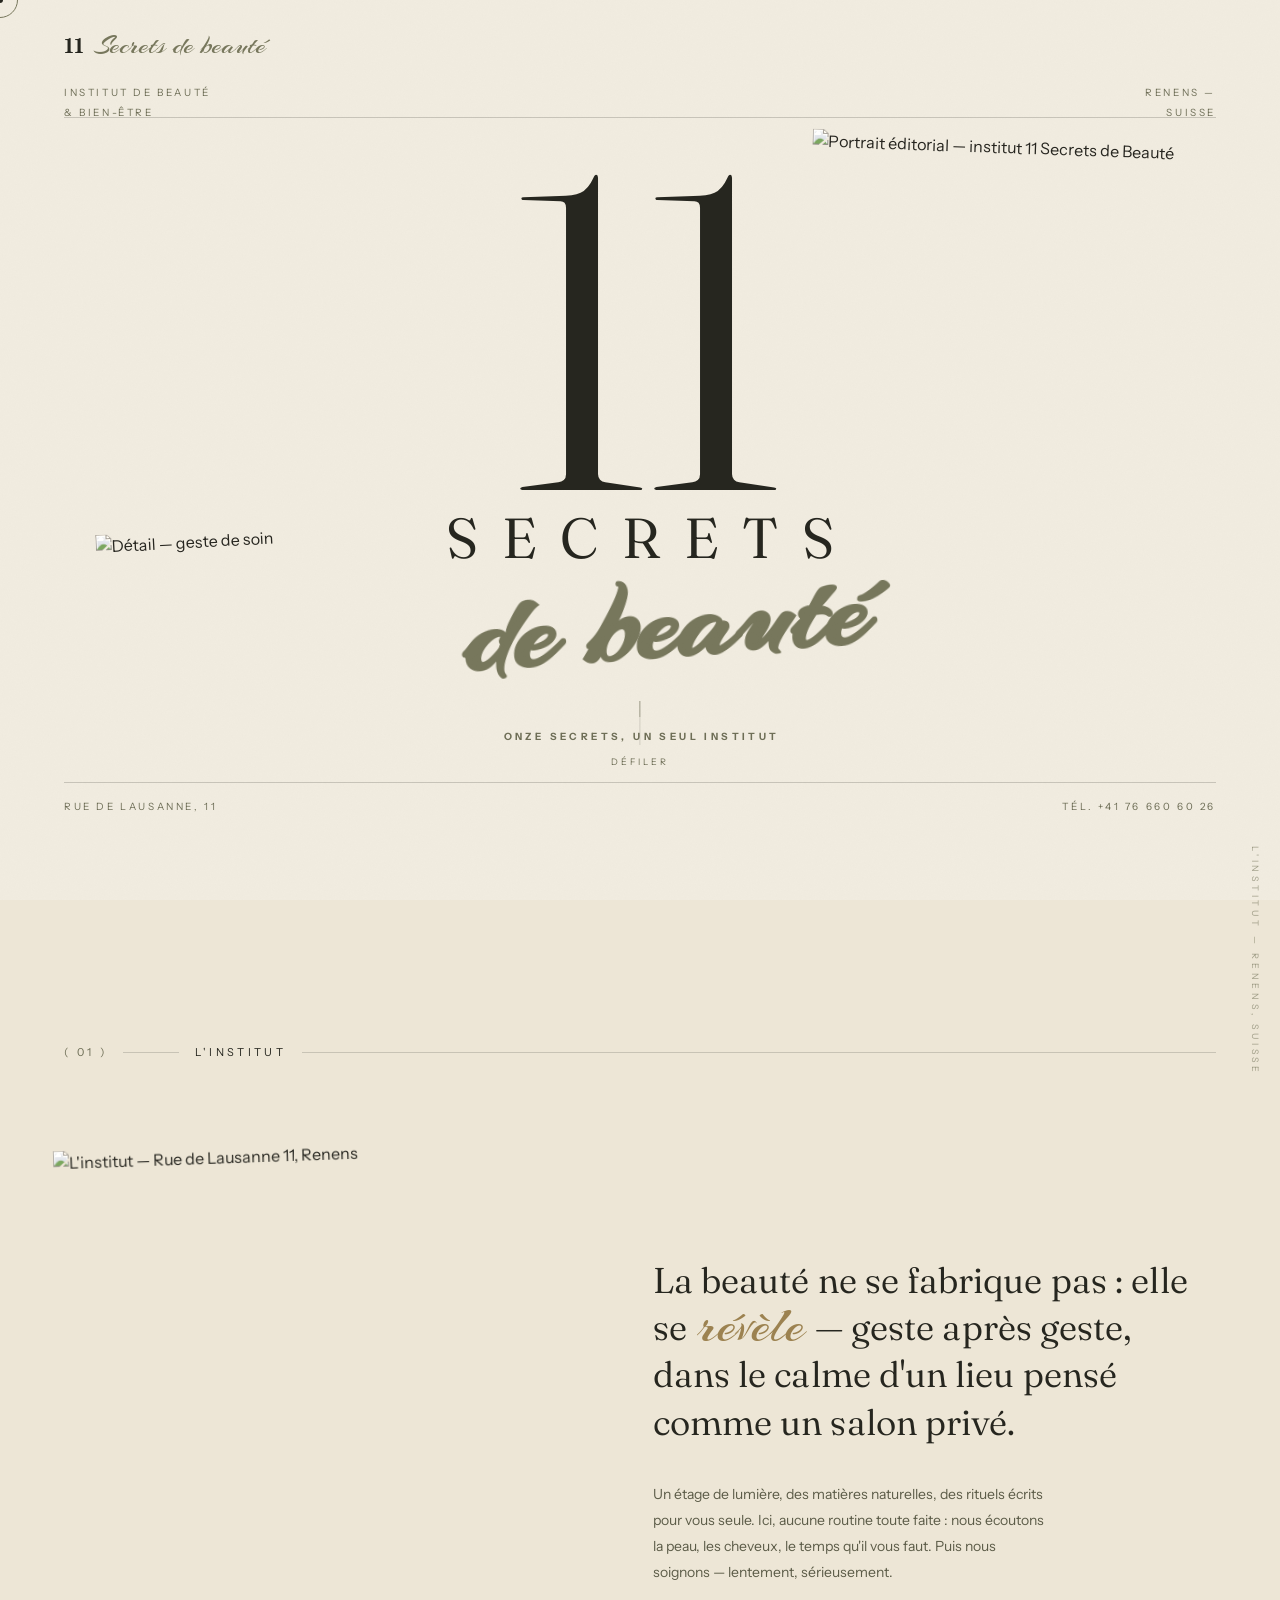
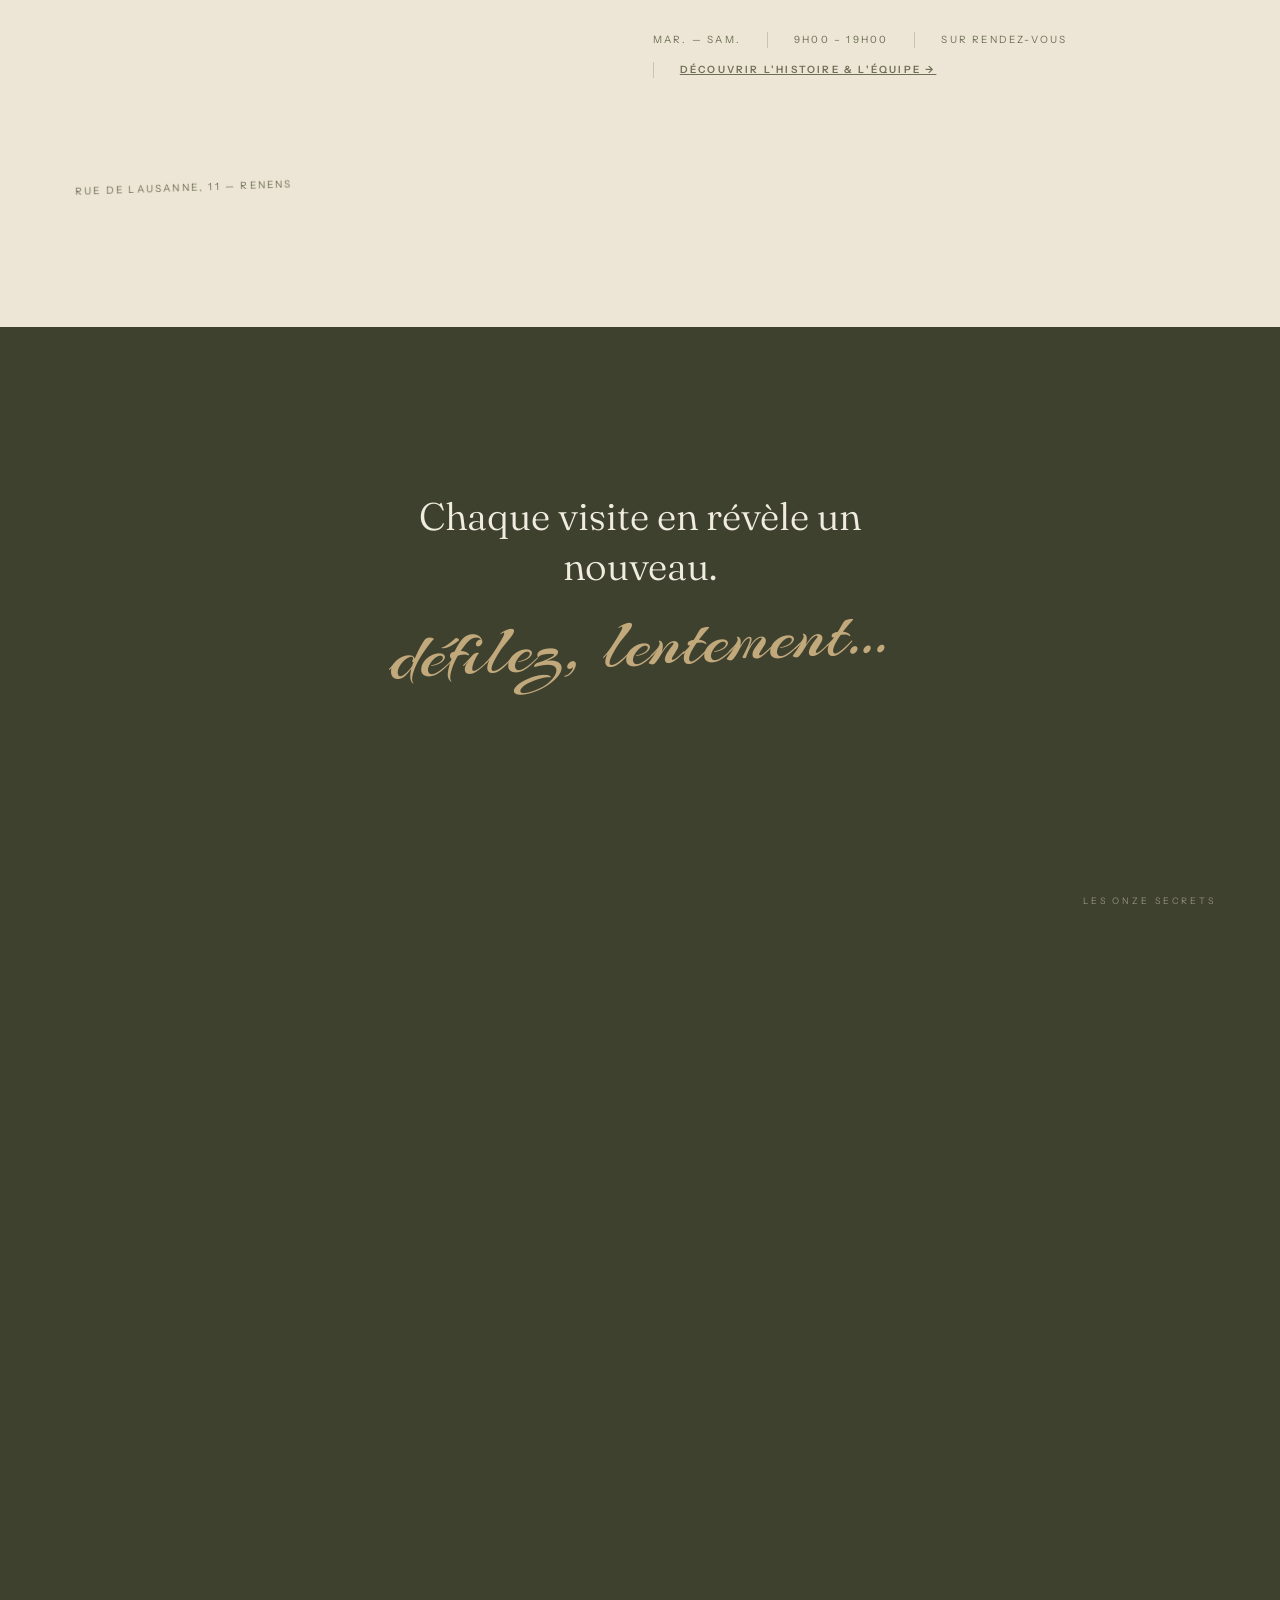
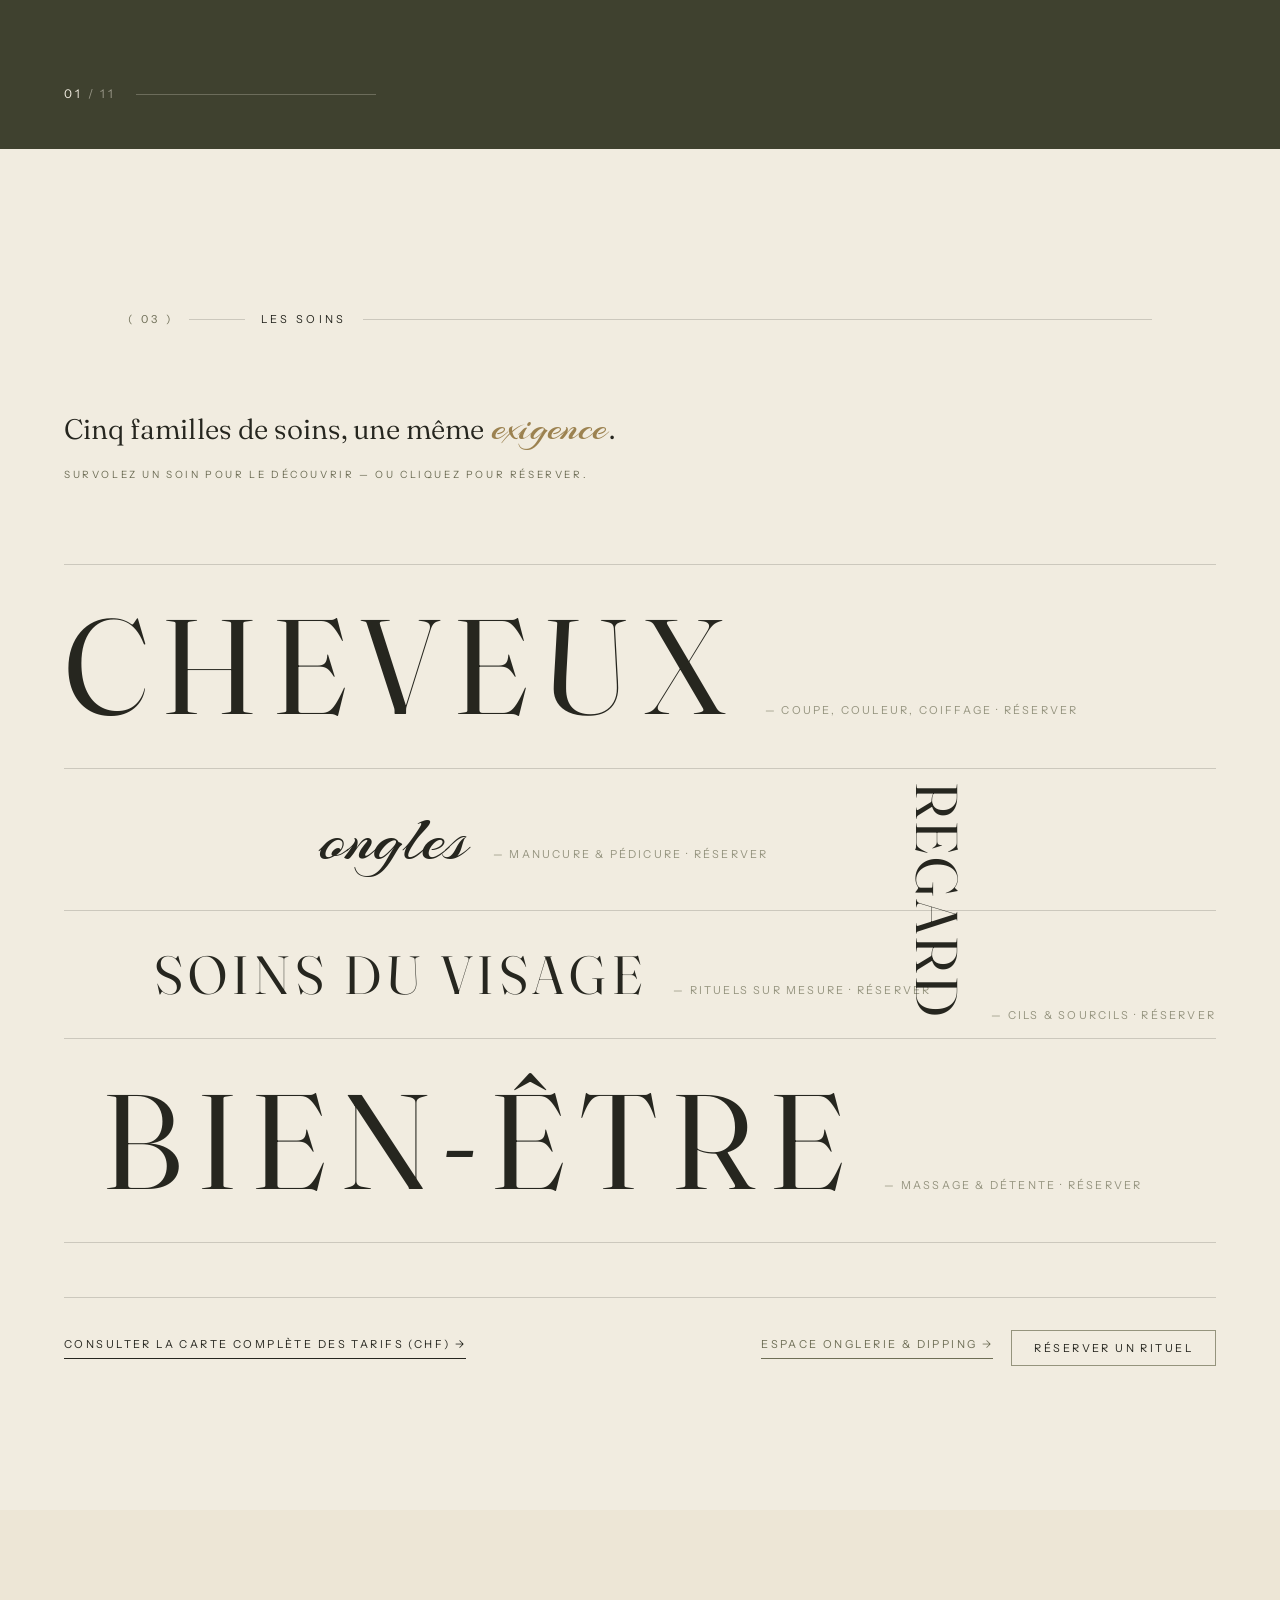
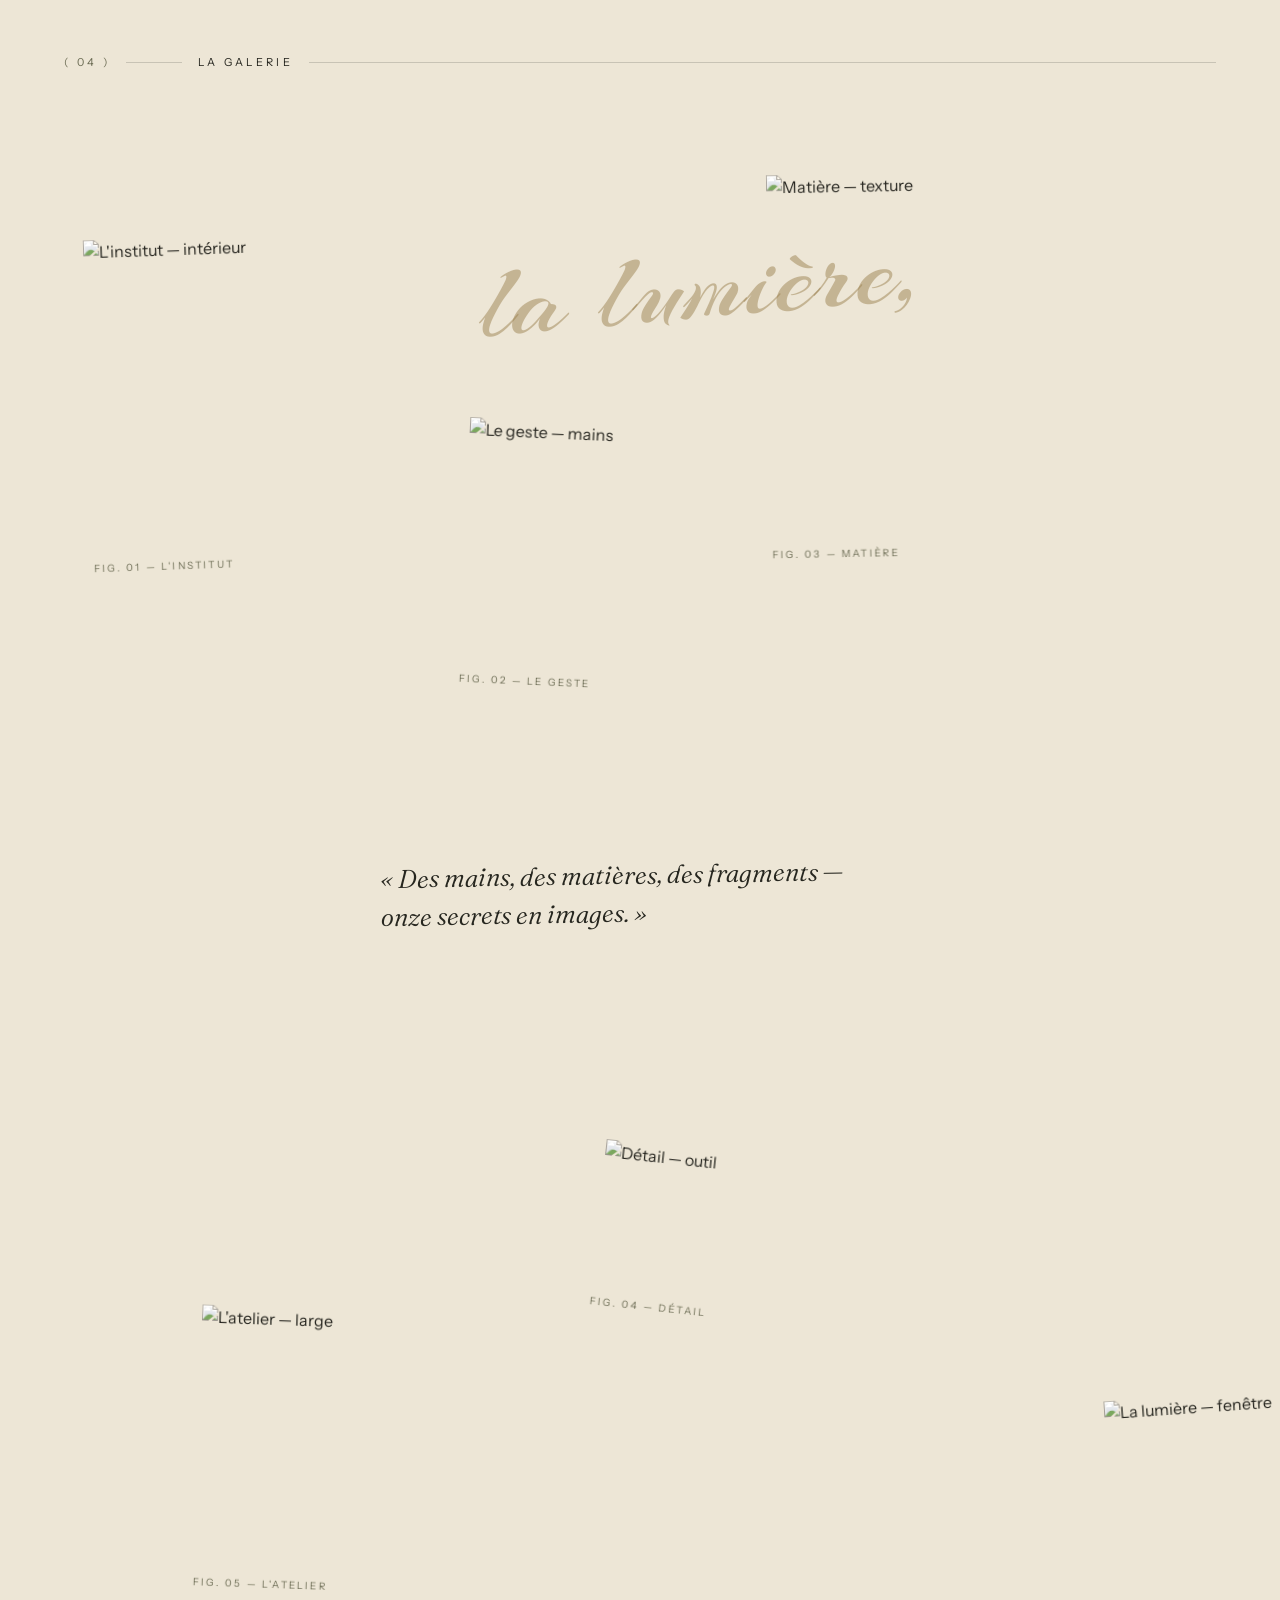
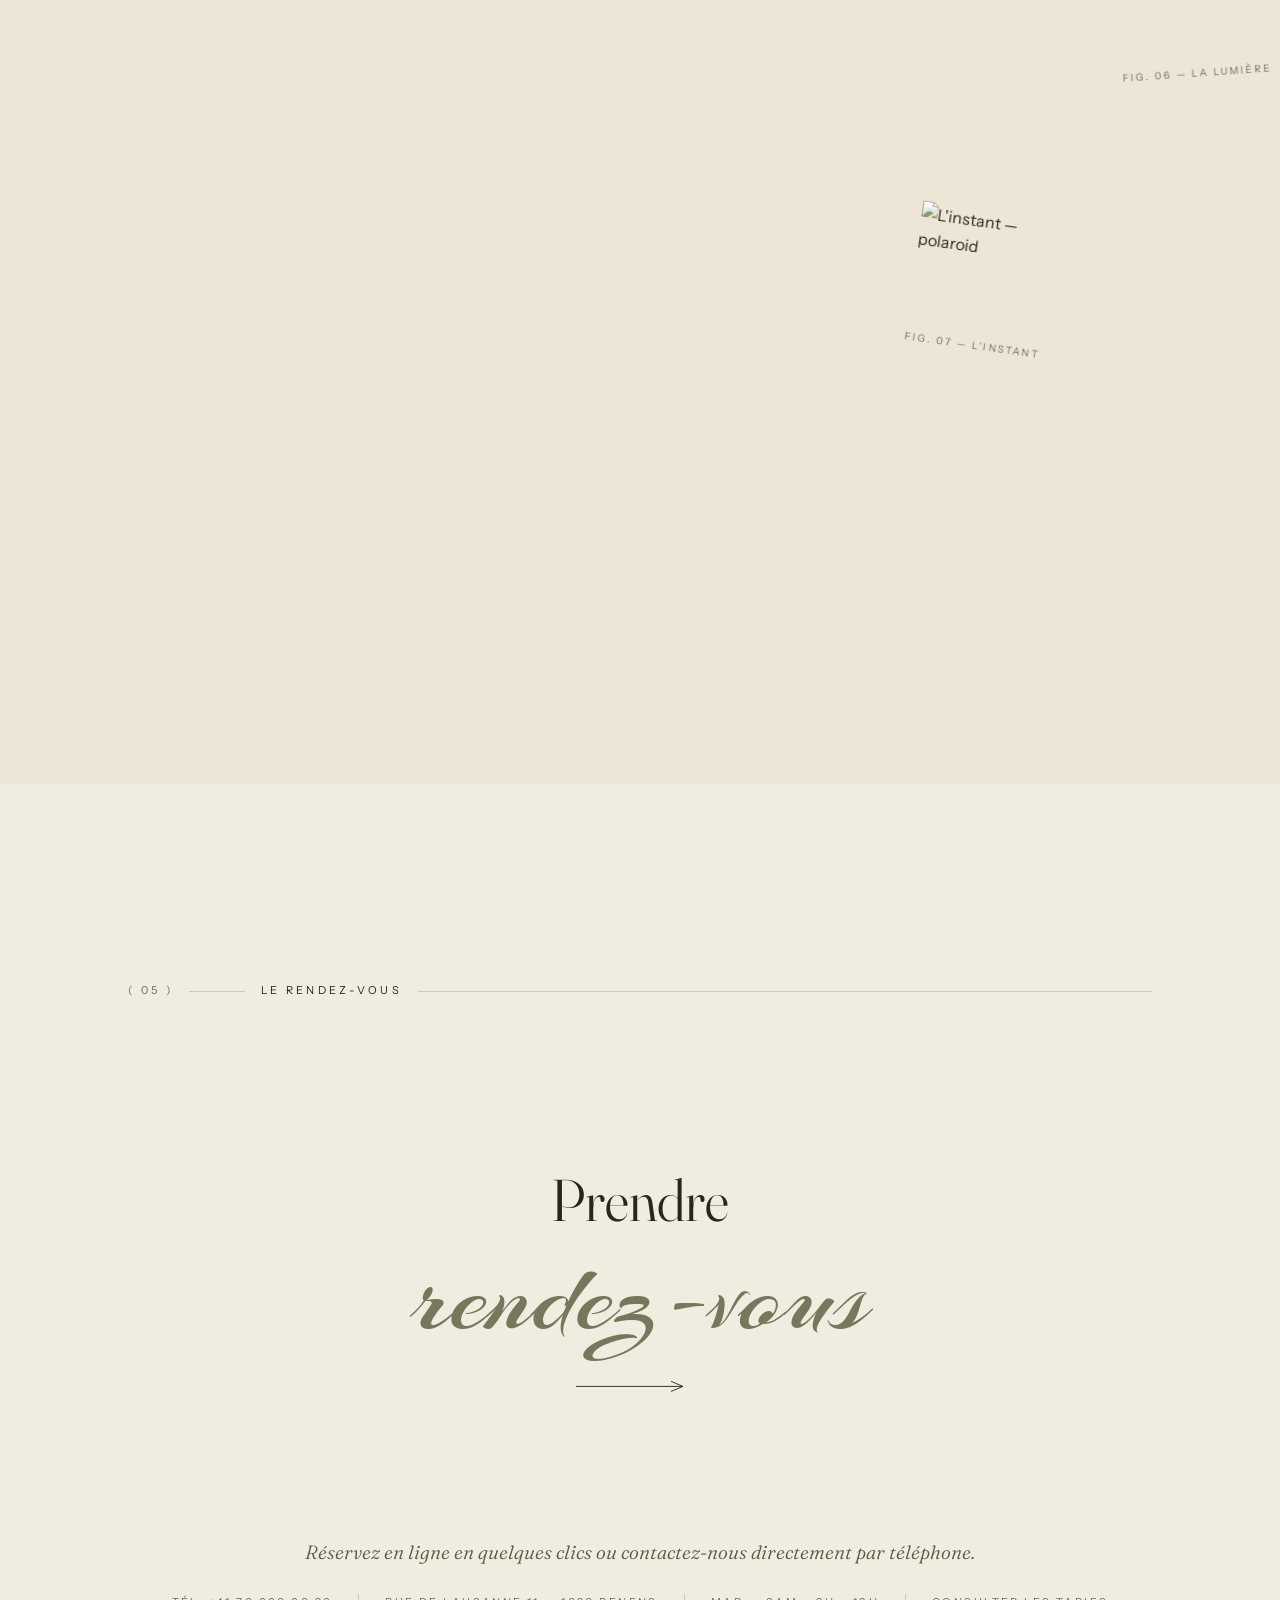
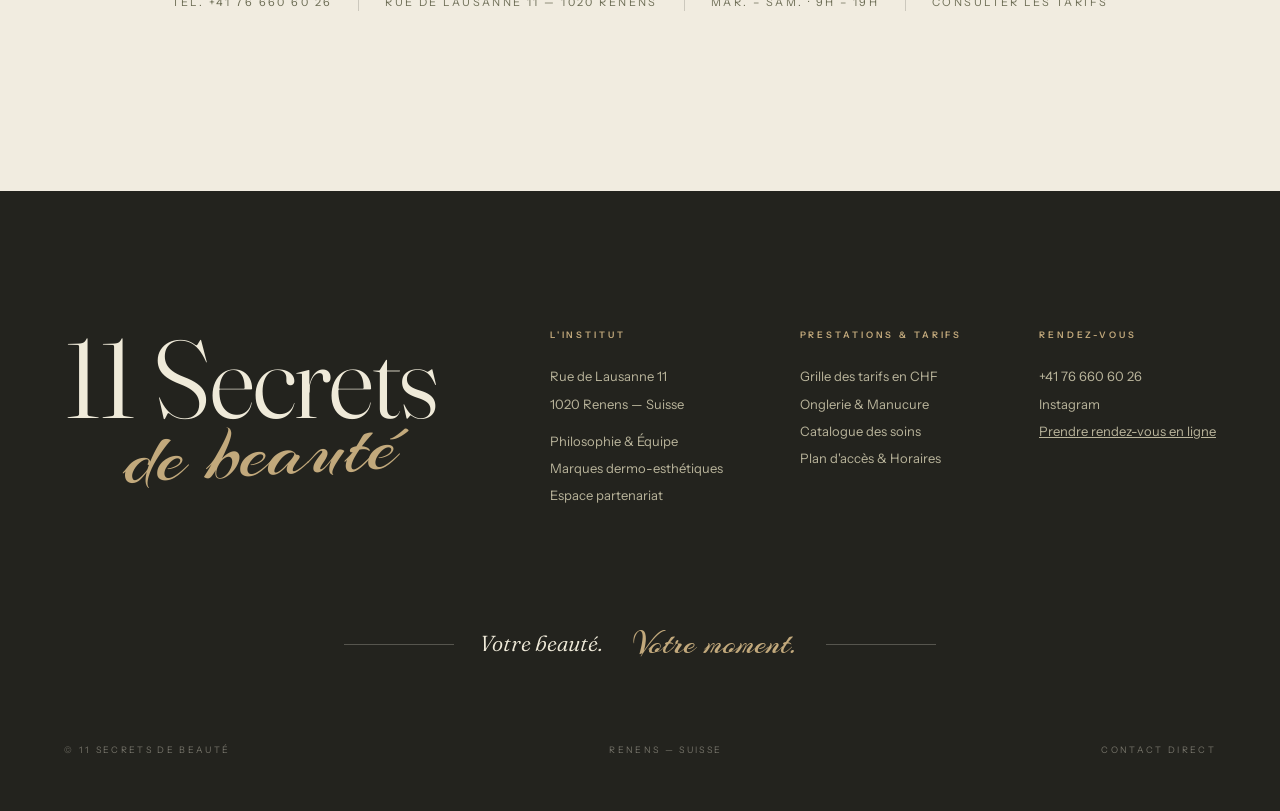
==== commit c79ca6d2: "Restore full project functionality: interactive booking modal, multi-page routing, and service trigg" ====
--- a/index.html
+++ b/index.html
@@ -1,17 +1,61 @@
-﻿<!DOCTYPE html>
+<!DOCTYPE html>
 <html lang="fr">
 <head>
 <meta charset="UTF-8">
 <meta name="viewport" content="width=device-width, initial-scale=1.0">
 <title>11 Secrets de Beauté — Institut de beauté &amp; bien-être · Renens</title>
-<meta name="description" content="11 Secrets de Beauté — institut de beauté et bien-être, Rue de Lausanne 11, 1020 Renens. Cheveux, ongles, soins, regard, bien-être. Sur rendez-vous.">
+<meta name="description" content="11 Secrets de Beauté — institut de beauté et bien-être, Rue de Lausanne 11, 1020 Renens. Coiffure, onglerie d'art, soins visage Ella Baché, regard, massages. Sur rendez-vous.">
 <meta name="theme-color" content="#F1ECE0">
+<link rel="canonical" href="https://11secretsdebeaute.ch/">
 <link rel="icon" href="data:image/svg+xml,%3Csvg xmlns='http://www.w3.org/2000/svg' viewBox='0 0 64 64'%3E%3Crect width='64' height='64' fill='%23F1ECE0'/%3E%3Ctext x='32' y='45' font-family='Georgia,serif' font-size='36' text-anchor='middle' fill='%233F412F'%3E11%3C/text%3E%3C/svg%3E">
+
+<!-- Open Graph / Meta Réseaux -->
+<meta property="og:locale" content="fr_FR">
+<meta property="og:type" content="website">
+<meta property="og:title" content="11 Secrets de Beauté — Institut de Beauté &amp; Bien-être à Renens">
+<meta property="og:description" content="Découvrez notre havre de beauté et bien-être à Renens : coiffure haute précision, onglerie porcelaine/gel, dermo-esthétique et massages sur-mesure.">
+<meta property="og:url" content="https://11secretsdebeaute.ch/">
 
 <link rel="preconnect" href="https://fonts.googleapis.com">
 <link rel="preconnect" href="https://fonts.gstatic.com" crossorigin>
 <!-- Script: Arizonia — esprit «Brittany», trait plus lisible -->
 <link href="https://fonts.googleapis.com/css2?family=Arizonia&family=Fraunces:ital,opsz,wght@0,9..144,300..600;1,9..144,300..600&family=Instrument+Sans:ital,wght@0,400..600;1,400..600&display=swap" rel="stylesheet">
+
+<!-- Schema.org JSON-LD Local Business -->
+<script type="application/ld+json">
+{
+  "@context": "https://schema.org",
+  "@type": "BeautySalon",
+  "name": "11 Secrets de Beauté",
+  "image": "https://11secretsdebeaute.ch/wp-content/uploads/2021/03/cropped-11secretsBeaute_Logo-1.png",
+  "@id": "https://11secretsdebeaute.ch",
+  "url": "https://11secretsdebeaute.ch",
+  "telephone": "+41766606026",
+  "priceRange": "$$",
+  "address": {
+    "@type": "PostalAddress",
+    "streetAddress": "Rue de Lausanne 11",
+    "addressLocality": "Renens",
+    "postalCode": "1020",
+    "addressRegion": "VD",
+    "addressCountry": "CH"
+  },
+  "openingHoursSpecification": [
+    {
+      "@type": "OpeningHoursSpecification",
+      "dayOfWeek": ["Tuesday", "Wednesday", "Thursday", "Friday"],
+      "opens": "09:30",
+      "closes": "19:00"
+    },
+    {
+      "@type": "OpeningHoursSpecification",
+      "dayOfWeek": "Saturday",
+      "opens": "09:30",
+      "closes": "17:00"
+    }
+  ]
+}
+</script>
 
 <style>
 /* ============================================================
@@ -122,7 +166,7 @@
 .nav-logo{ display:flex; align-items:baseline; gap:10px; text-decoration:none; }
 .nl-11{ font-family:var(--serif); font-weight:560; font-size:21px; letter-spacing:.01em; }
 .nl-rest{ font-family:var(--script); font-size:28px; color:var(--olive); transition:color .55s; }
-.nav-links{ display:flex; gap:clamp(18px,2.4vw,42px); list-style:none;
+.nav-links{ display:flex; gap:clamp(16px,2vw,36px); list-style:none;
   font-size:11px; font-weight:500; letter-spacing:.22em; text-transform:uppercase;
   opacity:0; transform:translateY(-8px); transition:opacity .6s .1s, transform .6s .1s; }
 .nav-links a{ text-decoration:none; opacity:.78; transition:opacity .3s; position:relative; }
@@ -132,6 +176,7 @@
 .nav-links a:hover::after{ transform:scaleX(1); transform-origin:left; }
 .nav-cta{ text-decoration:none; font-size:11px; font-weight:600; letter-spacing:.24em;
   text-transform:uppercase; position:relative; padding-bottom:5px;
+  background:none; border:none; cursor:pointer; font-family:inherit; color:inherit;
   opacity:0; transform:translateY(-8px); transition:opacity .6s .15s, transform .6s .15s; }
 .nav-cta::after{ content:''; position:absolute; left:0; right:0; bottom:0; height:1px; background:currentColor;
   transform:scaleX(0); transform-origin:right; transition:transform .5s cubic-bezier(.22,1,.36,1); }
@@ -145,7 +190,7 @@
 /* Menu ouvert: le nav devient transparent clair sur le menu sombre plein écran */
 .nav.menu-open{ background:transparent; color:#F1ECE0; border-bottom-color:transparent; padding:24px 5vw; }
 .nav.menu-open .nl-rest{ color:var(--gold-l); }
-.burger{ display:none; background:none; border:0; width:38px; height:26px; position:relative; z-index:1700; color:inherit; }
+.burger{ display:none; background:none; border:0; width:38px; height:26px; position:relative; z-index:1700; color:inherit; cursor:pointer; }
 .burger span{ position:absolute; left:4px; right:4px; height:1px; background:currentColor;
   transition:transform .45s cubic-bezier(.22,1,.36,1), top .45s; }
 .burger span:nth-child(1){ top:9px; } .burger span:nth-child(2){ top:17px; }
@@ -166,24 +211,28 @@
 .menu-frame i:nth-child(even){ transform:scaleY(0); }
 .menu.is-open .menu-frame i:nth-child(odd){ transform:scaleX(1); }
 .menu.is-open .menu-frame i:nth-child(even){ transform:scaleY(1); }
-.menu-links{ list-style:none; display:flex; flex-direction:column; gap:2.6vh; position:relative; z-index:1; }
+.menu-links{ list-style:none; display:flex; flex-direction:column; gap:2.2vh; position:relative; z-index:1; }
 .menu-links a{ display:flex; align-items:baseline; gap:18px; text-decoration:none;
-  font-family:var(--serif); font-weight:340; font-size:clamp(34px,9vw,58px); line-height:1.1;
+  font-family:var(--serif); font-weight:340; font-size:clamp(28px,7.5vw,52px); line-height:1.1;
   color:#F1ECE0; opacity:0; transform:translateY(28px);
   transition:opacity .6s, transform .6s cubic-bezier(.22,1,.36,1), color .35s; }
 .menu-links a:hover{ color:var(--gold-l); }
 .menu.is-open .menu-links a{ opacity:1; transform:none; }
-.menu.is-open .menu-links li:nth-child(1) a{ transition-delay:.18s; }
-.menu.is-open .menu-links li:nth-child(2) a{ transition-delay:.24s; }
-.menu.is-open .menu-links li:nth-child(3) a{ transition-delay:.30s; }
-.menu.is-open .menu-links li:nth-child(4) a{ transition-delay:.36s; }
-.menu.is-open .menu-links li:nth-child(5) a{ transition-delay:.42s; }
+.menu.is-open .menu-links li:nth-child(1) a{ transition-delay:.16s; }
+.menu.is-open .menu-links li:nth-child(2) a{ transition-delay:.20s; }
+.menu.is-open .menu-links li:nth-child(3) a{ transition-delay:.24s; }
+.menu.is-open .menu-links li:nth-child(4) a{ transition-delay:.28s; }
+.menu.is-open .menu-links li:nth-child(5) a{ transition-delay:.32s; }
+.menu.is-open .menu-links li:nth-child(6) a{ transition-delay:.36s; }
+.menu.is-open .menu-links li:nth-child(7) a{ transition-delay:.40s; }
+.menu.is-open .menu-links li:nth-child(8) a{ transition-delay:.44s; }
 .m-idx{ font-family:var(--sans); font-size:11px; letter-spacing:.3em; color:var(--gold-l); }
 .menu-cta{ font-family:var(--script); font-size:clamp(40px,9vw,64px); color:var(--gold-l);
-  margin-top:5vh; transform:rotate(-2deg); position:relative; z-index:1;
+  margin-top:4vh; transform:rotate(-2deg); position:relative; z-index:1;
+  background:none; border:none; cursor:pointer; text-align:left; display:inline-block; padding:0;
   opacity:0; translate:0 14px; transition:opacity .6s .5s, translate .6s .5s; }
 .menu.is-open .menu-cta{ opacity:1; translate:0 0; }
-.menu-foot{ margin-top:8vh; font-size:10px; letter-spacing:.22em; text-transform:uppercase;
+.menu-foot{ margin-top:5vh; font-size:10px; letter-spacing:.22em; text-transform:uppercase;
   color:rgba(241,236,224,.55); line-height:2; position:relative; z-index:1;
   opacity:0; translate:0 14px; transition:opacity .6s .58s, translate .6s .58s; }
 .menu.is-open .menu-foot{ opacity:1; translate:0 0; }
@@ -312,7 +361,7 @@
 .soins-note{ margin-top:18px; font-size:10px; letter-spacing:.26em; text-transform:uppercase;
   color:var(--mut); }
 .soins-list{ list-style:none; margin-top:9vh; position:relative; }
-.s-item{ position:relative; padding:4.2vh 0; border-top:1px solid var(--line); }
+.s-item{ position:relative; padding:4.2vh 0; border-top:1px solid var(--line); cursor:pointer; }
 .s-item:last-child{ border-bottom:1px solid var(--line); }
 .s-item-inner{ display:flex; align-items:baseline; gap:26px; flex-wrap:wrap; }
 .s-word{ font-family:var(--serif); font-weight:365; line-height:.95; color:var(--ink);
@@ -320,9 +369,8 @@
 .s-item:hover .s-word{ color:var(--olive); }
 .s-sub{ font-size:11px; letter-spacing:.2em; text-transform:uppercase; color:var(--mut);
   opacity:.7; transition:opacity .5s, transform .5s; transform:translateX(0); }
-.s-item:hover .s-sub{ opacity:1; transform:translateX(6px); }
+.s-item:hover .s-sub{ opacity:1; transform:translateX(6px); color:var(--olive-deep); }
 .s-word--xl{ font-size:clamp(58px,10.5vw,178px); font-variation-settings:'opsz' 144; }
-/* script: JAMAIS en majuscules, JAMAIS de tracking */
 .s-word--xs{ font-family:var(--script); font-weight:400; text-transform:none;
   letter-spacing:0; font-size:clamp(46px,5.4vw,88px); }
 .s-word--md{ font-size:clamp(30px,4.2vw,72px); font-variation-settings:'opsz' 144; }
@@ -376,7 +424,7 @@
 #rdv{ background:var(--cream); padding:22vh 5vw 20vh; display:flex; flex-direction:column;
   align-items:center; }
 .rdv-link{ position:relative; display:flex; flex-direction:column; align-items:center;
-  gap:1.5vh; padding:10vh 9vw; text-decoration:none; color:var(--ink); text-align:center; }
+  gap:1.5vh; padding:10vh 9vw; text-decoration:none; color:var(--ink); text-align:center; cursor:pointer; }
 .rdv-frame{ inset:0; --len:clamp(44px,7vw,84px); --gap:clamp(22px,3.4vw,44px);
   --oc:rgba(119,119,92,.85); transition:transform .8s cubic-bezier(.22,1,.36,1); }
 .rdv-link:hover .rdv-frame{ transform:scale(1.03); }
@@ -391,7 +439,7 @@
 .rdv-arrow line{ stroke:var(--ink); stroke-width:1; }
 .rdv-arrow path{ stroke:var(--ink); stroke-width:1; fill:none; }
 .rdv-note{ margin-top:6vh; font-family:var(--serif); font-style:italic; font-weight:330;
-  font-size:clamp(15px,1.5vw,20px); color:#5C5C48; }
+  font-size:clamp(15px,1.5vw,20px); color:#5C5C48; text-align:center; }
 .rdv-meta{ margin-top:26px; display:flex; flex-wrap:wrap; justify-content:center; gap:12px 0;
   align-items:center; font-size:11px; letter-spacing:.22em; text-transform:uppercase;
   color:var(--mut); text-align:center; }
@@ -416,8 +464,8 @@
   color:var(--gold-l); margin-bottom:18px; }
 .f-col, .f-col a{ font-size:13px; line-height:2.1; color:#B9B49B; text-decoration:none;
   font-style:normal; }
-.f-col address{ font-style:normal; }
-.f-col a{ position:relative; transition:color .35s; }
+.f-col address{ font-style:normal; margin-bottom:10px; }
+.f-col a{ position:relative; transition:color .35s; display:inline-block; }
 .f-col a:hover{ color:#EFEAD9; }
 .f-col a::after{ content:''; position:absolute; left:0; right:0; bottom:2px; height:1px;
   background:currentColor; transform:scaleX(0); transform-origin:right;
@@ -432,6 +480,85 @@
   color:var(--gold-l); line-height:0; padding:0 .1em; }
 .f-legal{ margin-top:9vh; display:flex; justify-content:space-between; flex-wrap:wrap; gap:12px;
   font-size:9px; letter-spacing:.26em; text-transform:uppercase; color:rgba(239,234,217,.4); }
+
+/* ============================================================
+   MODALE DE RÉSERVATION ÉDITORIALE (Haute couture & universelle)
+   ============================================================ */
+.modal-overlay {
+  position: fixed; inset: 0; z-index: 3500;
+  background-color: rgba(35, 35, 30, 0.82);
+  backdrop-filter: blur(8px); -webkit-backdrop-filter: blur(8px);
+  display: flex; align-items: center; justify-content: center;
+  padding: clamp(16px, 3.5vw, 36px);
+  opacity: 0; visibility: hidden;
+  transition: opacity .4s cubic-bezier(.16,1,.3,1), visibility .4s;
+}
+.modal-overlay.is-open { opacity: 1; visibility: visible; }
+.modal-window {
+  background: var(--cream); color: var(--ink);
+  border: 1px solid var(--olive);
+  box-shadow: 0 35px 70px -15px rgba(0,0,0,.5);
+  max-width: 640px; width: 100%;
+  max-height: 90vh; overflow-y: auto; overscroll-behavior: contain;
+  position: relative;
+  padding: clamp(26px, 4vw, 44px);
+  transform: translateY(22px) scale(0.97);
+  transition: transform .4s cubic-bezier(.16,1,.3,1);
+}
+.modal-overlay, .modal-window, .modal-window * { cursor: auto !important; }
+.modal-window button, .modal-window select, .modal-window input, .modal-window a { cursor: pointer !important; }
+.modal-overlay.is-open .modal-window { transform: translateY(0) scale(1); }
+.modal-close-btn {
+  position: absolute; top: 18px; right: 18px;
+  width: 36px; height: 36px; border-radius: 50%;
+  background: transparent; border: 1px solid var(--line);
+  display: flex; align-items: center; justify-content: center;
+  color: var(--ink); transition: background .3s, transform .3s;
+}
+.modal-close-btn:hover { background: var(--ink); color: var(--cream); transform: rotate(90deg); }
+.section-eyebrow {
+  font-size: 10px; letter-spacing: .28em; text-transform: uppercase;
+  color: var(--mut); display: block; margin-bottom: 6px;
+}
+.form-grid { display: grid; grid-template-columns: repeat(2, 1fr); gap: 16px; margin-top: 22px; }
+@media (max-width: 580px) { .form-grid { grid-template-columns: 1fr; } }
+.form-grid-full { grid-column: 1 / -1; }
+.form-group { display: flex; flex-direction: column; gap: 6px; }
+.form-label {
+  font-size: 10px; letter-spacing: .18em; text-transform: uppercase;
+  font-weight: 600; color: var(--ink);
+}
+.form-label span.req { color: var(--gold); }
+.form-control {
+  width: 100%; padding: 12px 14px;
+  font-family: var(--sans); font-size: 14px; color: var(--ink);
+  background-color: var(--cream2); border: 1px solid var(--line);
+  border-radius: 0; transition: border-color .25s, background-color .25s, box-shadow .25s;
+}
+.form-control:focus {
+  outline: none; background-color: #FFFFFF;
+  border-color: var(--gold); box-shadow: 0 0 0 2px rgba(156,130,80,.25);
+}
+textarea.form-control { min-height: 90px; resize: vertical; }
+.btn-champagne {
+  background: var(--olive-deep); color: #F1ECE0;
+  border: 1px solid var(--gold); font-family: var(--sans);
+  font-size: 11px; font-weight: 600; letter-spacing: .24em; text-transform: uppercase;
+  padding: 15px 30px; transition: all .35s cubic-bezier(.22,1,.36,1);
+}
+.btn-champagne:hover { background: var(--ink); border-color: var(--gold-l); }
+.btn-outline {
+  background: transparent; color: var(--ink); border: 1px solid var(--line);
+  font-family: var(--sans); font-size: 11px; letter-spacing: .2em; text-transform: uppercase;
+  padding: 12px 24px; transition: all .3s;
+}
+.btn-outline:hover { background: var(--ink); color: var(--cream); }
+.btn-primary {
+  background: var(--gold); color: #FFFFFF; border: 1px solid var(--gold);
+  font-family: var(--sans); font-size: 11px; letter-spacing: .2em; text-transform: uppercase;
+  padding: 12px 24px; text-decoration: none; display: inline-block; transition: all .3s;
+}
+.btn-primary:hover { background: var(--olive-deep); border-color: var(--olive-deep); }
 
 /* ============================================================
    RESPONSIVE — recomposición, no reducción
@@ -527,11 +654,15 @@
   <ul class="nav-links">
     <li><a href="#institut">L'institut</a></li>
     <li><a href="#soins">Soins</a></li>
+    <li><a href="tarifs.html">Tarifs</a></li>
+    <li><a href="onglerie.html">Onglerie</a></li>
     <li><a href="#secrets">Beauté</a></li>
     <li><a href="#galerie">Galerie</a></li>
-    <li><a href="#contact">Contact</a></li>
+    <li><a href="contact.html">Contact</a></li>
   </ul>
-  <a class="nav-cta" href="#rdv">Prendre rendez-vous</a>
+  <button type="button" class="nav-cta open-booking-btn" data-soin="" id="navCtaBtn" aria-label="Prendre rendez-vous en ligne">
+    Prendre rendez-vous
+  </button>
   <button class="burger" id="burger" aria-label="Ouvrir le menu" aria-expanded="false" aria-controls="menu">
     <span></span><span></span>
   </button>
@@ -542,15 +673,20 @@
   <span class="oframe oframe--lg menu-frame" aria-hidden="true"></span>
   <ul class="menu-links">
     <li><a href="#institut"><span class="m-idx">01</span>L'institut</a></li>
-    <li><a href="#secrets"><span class="m-idx">02</span>Beauté</a></li>
-    <li><a href="#soins"><span class="m-idx">03</span>Soins</a></li>
-    <li><a href="#galerie"><span class="m-idx">04</span>Galerie</a></li>
-    <li><a href="#contact"><span class="m-idx">05</span>Contact</a></li>
+    <li><a href="#secrets"><span class="m-idx">02</span>Beauté (11 Secrets)</a></li>
+    <li><a href="#soins"><span class="m-idx">03</span>Soins &amp; Rituels</a></li>
+    <li><a href="tarifs.html"><span class="m-idx">04</span>Grille des Tarifs (CHF)</a></li>
+    <li><a href="onglerie.html"><span class="m-idx">05</span>Onglerie &amp; Mains</a></li>
+    <li><a href="marques.html"><span class="m-idx">06</span>Marques Partenaires</a></li>
+    <li><a href="#galerie"><span class="m-idx">07</span>Galerie Photos</a></li>
+    <li><a href="contact.html"><span class="m-idx">08</span>Contact &amp; Accès</a></li>
   </ul>
-  <p class="menu-cta">prendre rendez-vous</p>
+  <button type="button" class="menu-cta open-booking-btn" data-soin="" id="menuCtaBtn" aria-label="Prendre rendez-vous">
+    prendre rendez-vous
+  </button>
   <div class="menu-foot">
     Rue de Lausanne 11 — 1020 Renens, Suisse<br>
-    Tél. +41 76 660 60 26
+    Tél. <a href="tel:+41766606026" style="color:inherit;text-decoration:underline;">+41 76 660 60 26</a> · Mar. – Sam. 9h00 – 19h00
   </div>
 </nav>
 
@@ -610,6 +746,7 @@
         <p class="small-note" data-reveal="fade">Un étage de lumière, des matières naturelles, des rituels écrits pour vous seule. Ici, aucune routine toute faite&nbsp;: nous écoutons la peau, les cheveux, le temps qu'il vous faut. Puis nous soignons — lentement, sérieusement.</p>
         <div class="institut-meta" data-reveal="fade">
           <span>Mar. — Sam.</span><span>9h00 – 19h00</span><span>Sur rendez-vous</span>
+          <span><a href="institut.html" style="text-decoration:underline;color:inherit;font-weight:600;">Découvrir l'histoire &amp; l'équipe →</a></span>
         </div>
       </div>
       <span class="vert-note" aria-hidden="true">l'institut — renens, suisse</span>
@@ -728,45 +865,61 @@
       <span class="sec-name">Les soins</span><span class="sec-rule" data-draw></span>
     </header>
     <p class="soins-intro" data-reveal="words">Cinq familles de soins, une même <span class="script">exigence</span>.</p>
-    <p class="soins-note" data-reveal="fade">Survolez — ou laissez défiler.</p>
+    <p class="soins-note" data-reveal="fade">Survolez un soin pour le découvrir — ou cliquez pour réserver.</p>
 
     <ul class="soins-list">
-      <li class="s-item" data-img="https://picsum.photos/seed/11sec-cheveux/480/600.jpg">
+      <li class="s-item open-booking-btn" data-soin="Coiffure & Rituels Capillaires" data-img="https://picsum.photos/seed/11sec-cheveux/480/600.jpg" title="Cliquer pour réserver ce rituel">
         <div class="s-item-inner">
           <span class="s-thumb"><img src="https://picsum.photos/seed/11sec-cheveux/480/600.jpg" alt="Cheveux — coupe et couleur" width="480" height="600" loading="lazy" decoding="async"></span>
           <h3 class="s-word s-word--xl" data-reveal="words">Cheveux</h3>
-          <span class="s-sub" data-reveal="fade">— coupe, couleur, coiffage</span>
+          <span class="s-sub" data-reveal="fade">— coupe, couleur, coiffage · Réserver</span>
         </div>
       </li>
-      <li class="s-item" data-img="https://picsum.photos/seed/11sec-ongles/480/600.jpg">
+      <li class="s-item open-booking-btn" data-soin="Onglerie & Beauté des Mains / Pieds" data-img="https://picsum.photos/seed/11sec-ongles/480/600.jpg" title="Cliquer pour réserver ce rituel">
         <div class="s-item-inner">
           <span class="s-thumb"><img src="https://picsum.photos/seed/11sec-ongles/480/600.jpg" alt="Ongles — manucure" width="480" height="600" loading="lazy" decoding="async"></span>
           <h3 class="s-word s-word--xs" data-reveal="words">ongles</h3>
-          <span class="s-sub" data-reveal="fade">— manucure &amp; pédicure</span>
+          <span class="s-sub" data-reveal="fade">— manucure &amp; pédicure · Réserver</span>
         </div>
       </li>
-      <li class="s-item" data-img="https://picsum.photos/seed/11sec-visage/480/600.jpg">
+      <li class="s-item open-booking-btn" data-soin="Soins Visage & Dermo-Esthétique" data-img="https://picsum.photos/seed/11sec-visage/480/600.jpg" title="Cliquer pour réserver ce rituel">
         <div class="s-item-inner">
           <span class="s-thumb"><img src="https://picsum.photos/seed/11sec-visage/480/600.jpg" alt="Soins du visage — rituel" width="480" height="600" loading="lazy" decoding="async"></span>
           <h3 class="s-word s-word--md" data-reveal="words">Soins du visage</h3>
-          <span class="s-sub" data-reveal="fade">— rituels sur mesure</span>
+          <span class="s-sub" data-reveal="fade">— rituels sur mesure · Réserver</span>
         </div>
       </li>
-      <li class="s-item s-item--vert" data-img="https://picsum.photos/seed/11sec-regard/480/600.jpg">
+      <li class="s-item s-item--vert open-booking-btn" data-soin="Regard & Épilation" data-img="https://picsum.photos/seed/11sec-regard/480/600.jpg" title="Cliquer pour réserver ce rituel">
         <div class="s-item-inner">
           <span class="s-thumb"><img src="https://picsum.photos/seed/11sec-regard/480/600.jpg" alt="Regard — cils et sourcils" width="480" height="600" loading="lazy" decoding="async"></span>
           <h3 class="s-word s-word--vert" data-reveal="words">Regard</h3>
-          <span class="s-sub" data-reveal="fade">— cils &amp; sourcils</span>
+          <span class="s-sub" data-reveal="fade">— cils &amp; sourcils · Réserver</span>
         </div>
       </li>
-      <li class="s-item" data-img="https://picsum.photos/seed/11sec-bienetre/480/600.jpg">
+      <li class="s-item open-booking-btn" data-soin="Massages & Bien-être" data-img="https://picsum.photos/seed/11sec-bienetre/480/600.jpg" title="Cliquer pour réserver ce rituel">
         <div class="s-item-inner">
           <span class="s-thumb"><img src="https://picsum.photos/seed/11sec-bienetre/480/600.jpg" alt="Bien-être — massage" width="480" height="600" loading="lazy" decoding="async"></span>
           <h3 class="s-word s-word--xl" data-reveal="words">Bien-être</h3>
-          <span class="s-sub" data-reveal="fade">— massage &amp; détente</span>
+          <span class="s-sub" data-reveal="fade">— massage &amp; détente · Réserver</span>
         </div>
       </li>
     </ul>
+
+    <!-- Ligne fonctionnelle : Tarifs & Onglerie -->
+    <div style="margin-top: 6vh; display: flex; flex-wrap: wrap; gap: 20px; align-items: center; justify-content: space-between; border-top: 1px solid var(--line); padding-top: 3.5vh;">
+      <a href="tarifs.html" style="font-size: 11px; letter-spacing: 0.22em; text-transform: uppercase; color: var(--ink); text-decoration: none; border-bottom: 1px solid currentColor; padding-bottom: 4px;">
+        Consulter la carte complète des tarifs (CHF) →
+      </a>
+      <div style="display: flex; gap: 18px; flex-wrap: wrap; align-items: center;">
+        <a href="onglerie.html" style="font-size: 11px; letter-spacing: 0.22em; text-transform: uppercase; color: var(--mut); text-decoration: none; border-bottom: 1px solid currentColor; padding-bottom: 4px;">
+          Espace Onglerie &amp; Dipping →
+        </a>
+        <button type="button" class="open-booking-btn" data-soin="" style="background: none; border: 1px solid var(--frame); padding: 10px 22px; font-family: var(--sans); font-size: 11px; letter-spacing: 0.22em; text-transform: uppercase; color: var(--ink); cursor: pointer; transition: all 0.3s;">
+          Réserver un rituel
+        </button>
+      </div>
+    </div>
+
     <!-- Polaroid flottant (desktop, hover uniquement) -->
     <div class="soins-float" aria-hidden="true">
       <img src="https://picsum.photos/seed/11sec-cheveux/480/600.jpg" alt="" width="480" height="600">
@@ -842,7 +995,7 @@
       <span class="sec-index">( 05 )</span><span class="sec-tick"></span>
       <span class="sec-name">Le rendez-vous</span><span class="sec-rule" data-draw></span>
     </header>
-    <a class="rdv-link" href="tel:+41766606026">
+    <a class="rdv-link open-booking-btn" href="#bookingModal" data-soin="" title="Ouvrir le formulaire de réservation en ligne">
       <span class="rdv-frame oframe" aria-hidden="true"></span>
       <span class="rdv-top" data-reveal="words">Prendre</span>
       <span class="rdv-script" data-reveal="fade">rendez-vous</span>
@@ -851,11 +1004,12 @@
         <path d="M104 1.5 L117 7 L104 12.5"/>
       </svg>
     </a>
-    <p class="rdv-note" data-reveal="fade">Un appel, un mot — nous nous occupons du reste.</p>
+    <p class="rdv-note" data-reveal="fade">Réservez en ligne en quelques clics ou contactez-nous directement par téléphone.</p>
     <div class="rdv-meta" data-reveal="fade">
       <a href="tel:+41766606026">Tél. +41 76 660 60 26</a>
       <span>Rue de Lausanne 11 — 1020 Renens</span>
       <span>Mar. – Sam. · 9h – 19h</span>
+      <a href="tarifs.html">Consulter les tarifs</a>
     </div>
   </section>
 
@@ -872,16 +1026,22 @@
       <div class="f-col">
         <h4>L'institut</h4>
         <address>Rue de Lausanne 11<br>1020 Renens — Suisse</address>
+        <a href="institut.html">Philosophie &amp; Équipe</a><br>
+        <a href="marques.html">Marques dermo-esthétiques</a><br>
+        <a href="partenariat.html">Espace partenariat</a>
       </div>
       <div class="f-col">
-        <h4>Contact</h4>
-        <a href="tel:+41766606026">+41 76 660 60 26</a><br>
-        <a href="https://www.11secretsdebeaute.ch" rel="noopener">11secretsdebeaute.ch</a>
+        <h4>Prestations &amp; Tarifs</h4>
+        <a href="tarifs.html">Grille des tarifs en CHF</a><br>
+        <a href="onglerie.html">Onglerie &amp; Manucure</a><br>
+        <a href="soins.html">Catalogue des soins</a><br>
+        <a href="contact.html">Plan d'accès &amp; Horaires</a>
       </div>
       <div class="f-col">
-        <h4>Suivre</h4>
+        <h4>Rendez-vous</h4>
+        <a href="tel:+41766606026">+41 76 660 60 26</a><br>
         <a href="https://www.instagram.com/11secretsdebeaute" rel="noopener" target="_blank">Instagram</a><br>
-        <a href="#rdv">Prendre rendez-vous</a>
+        <button type="button" class="open-booking-btn" data-soin="" style="background:none;border:none;padding:0;color:inherit;font:inherit;cursor:pointer;text-decoration:underline;">Prendre rendez-vous en ligne</button>
       </div>
     </div>
   </div>
@@ -889,12 +1049,22 @@
   <div class="f-legal">
     <span>© 11 Secrets de Beauté</span>
     <span>Renens — Suisse</span>
+    <span><a href="contact.html" style="color:inherit;text-decoration:none;">Contact direct</a></span>
   </div>
 </footer>
+
+<!-- Point de montage Modale de Réservation Universelle -->
+<div id="booking-modal-mount"></div>
 
 <script src="https://cdn.jsdelivr.net/npm/gsap@3.12.5/dist/gsap.min.js"></script>
 <script src="https://cdn.jsdelivr.net/npm/gsap@3.12.5/dist/ScrollTrigger.min.js"></script>
 <script src="https://unpkg.com/lenis@1.1.14/dist/lenis.min.js"></script>
+
+<script type="module">
+  import { initBookingModal } from './js/components/booking-modal.js';
+  initBookingModal();
+</script>
+
 <script>
 /* ============================================================
    11 SECRETS DE BEAUTÉ — direction d'interaction
@@ -987,10 +1157,18 @@
   document.addEventListener('keydown', e => { if (e.key === 'Escape') closeMenu(); });
   window.addEventListener('resize', () => { if (window.innerWidth > 860) closeMenu(); });
 
+  // Fermer le menu lors du clic sur un bouton de réservation à l'intérieur
+  document.querySelectorAll('.open-booking-btn').forEach(b => {
+    b.addEventListener('click', () => {
+      closeMenu();
+    });
+  });
+
   document.querySelectorAll('a[href^="#"]').forEach(a => {
     a.addEventListener('click', e => {
       const id = a.getAttribute('href');
       if (id.length < 2) return;
+      if (id === '#bookingModal' || a.classList.contains('open-booking-btn')) return;
       const target = document.querySelector(id);
       if (!target) return;
       e.preventDefault(); closeMenu();
@@ -1111,10 +1289,7 @@
   });
 
   /* ============================================================
-     LES SOINS — « polaroid » qui suit le pointeur.
-     Robuste : un seul pointermove sur la section décide de tout.
-     Plus d'état collé : cache au sortie de section, au scroll
-     hors de #soins, et avec un léger délai anti-scintillement.
+     LES SOINS — « polaroid » qui suit le pointeur
      ============================================================ */
   if (finePointer && desktop()) {
     const section = document.getElementById('soins');
@@ -1149,7 +1324,6 @@
 
       section.addEventListener('pointermove', (e) => {
         if (e.pointerType && e.pointerType !== 'mouse') return;
-        // Position: à côté du curseur, clampée au viewport
         const w = Math.max(150, Math.min(230, innerWidth * .14));
         const h = w * 1.25;
         let tx = e.clientX + 36;
@@ -1157,17 +1331,14 @@
         let ty = e.clientY - h - 26;
         if (ty < 84) ty = e.clientY + 30;
         xTo(tx); yTo(ty);
-        // Rotation subtile selon la vitesse du pointeur
         if (lastX !== null) rTo(gsap.utils.clamp(-9, 9, (e.clientX - lastX) * .55));
         lastX = e.clientX;
-        // Visible uniquement au-dessus d'un soin
         const item = e.target.closest('.s-item');
         if (item) showFloat(item);
         else { clearTimeout(hideT); hideT = setTimeout(hideFloat, 160); }
       }, { passive: true });
 
       section.addEventListener('pointerleave', hideFloat);
-      // Garde anti-« image collée » : cache dès que #soins quitte l'écran
       ScrollTrigger.create({
         trigger: '#soins', start: 'top bottom', end: 'bottom top',
         onLeave: hideFloat, onLeaveBack: hideFloat
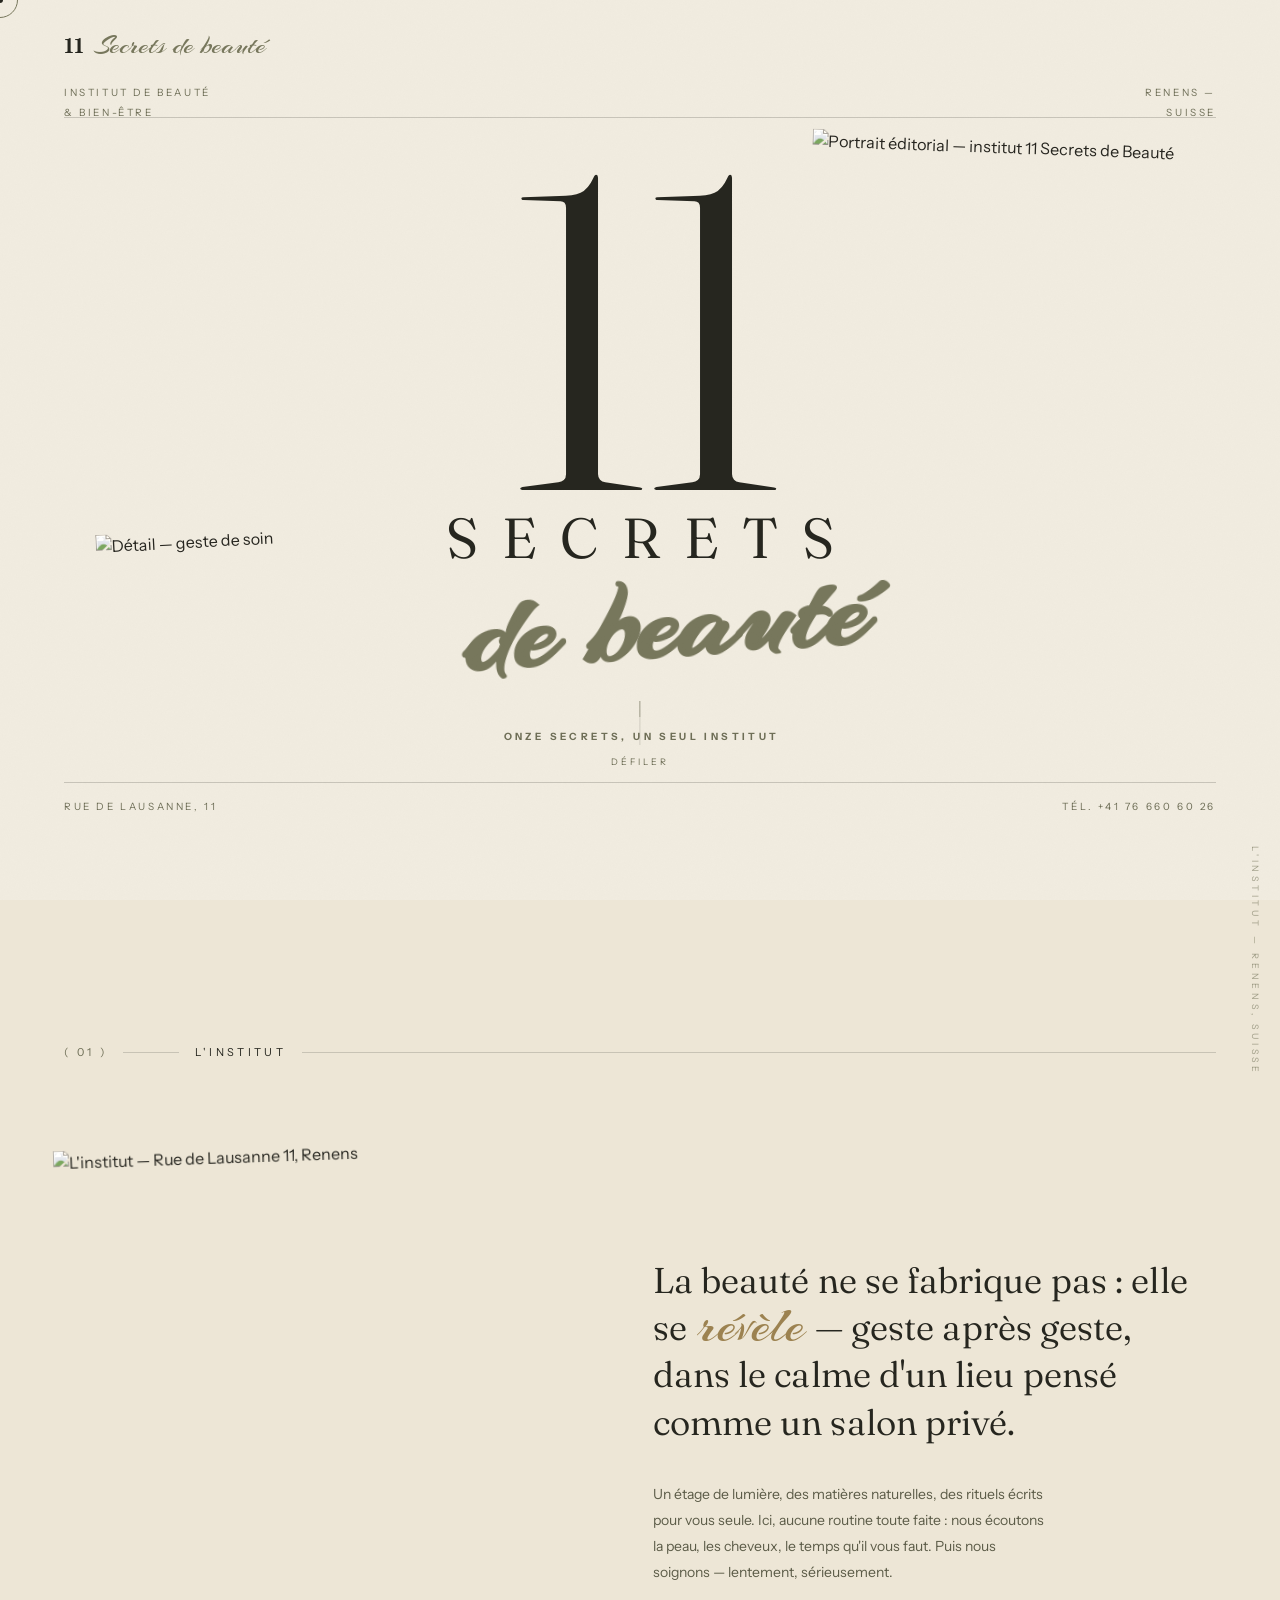
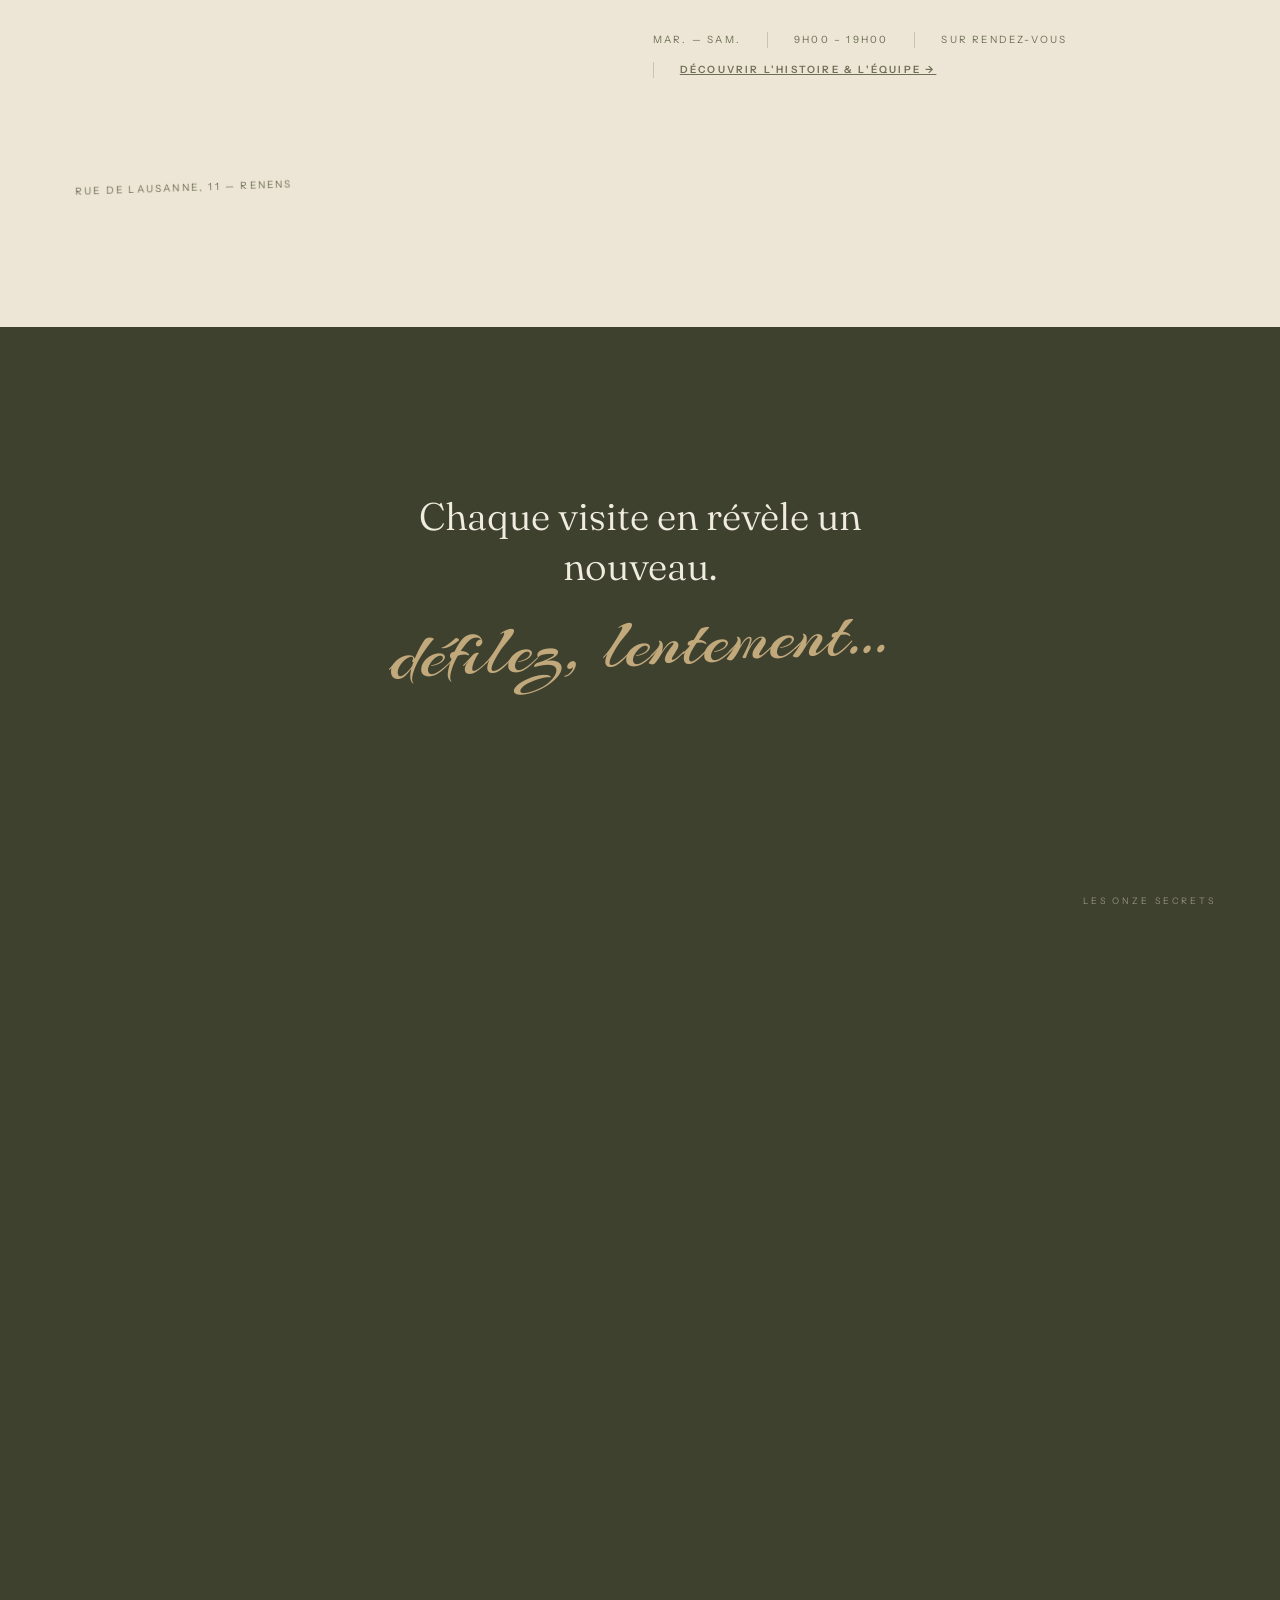
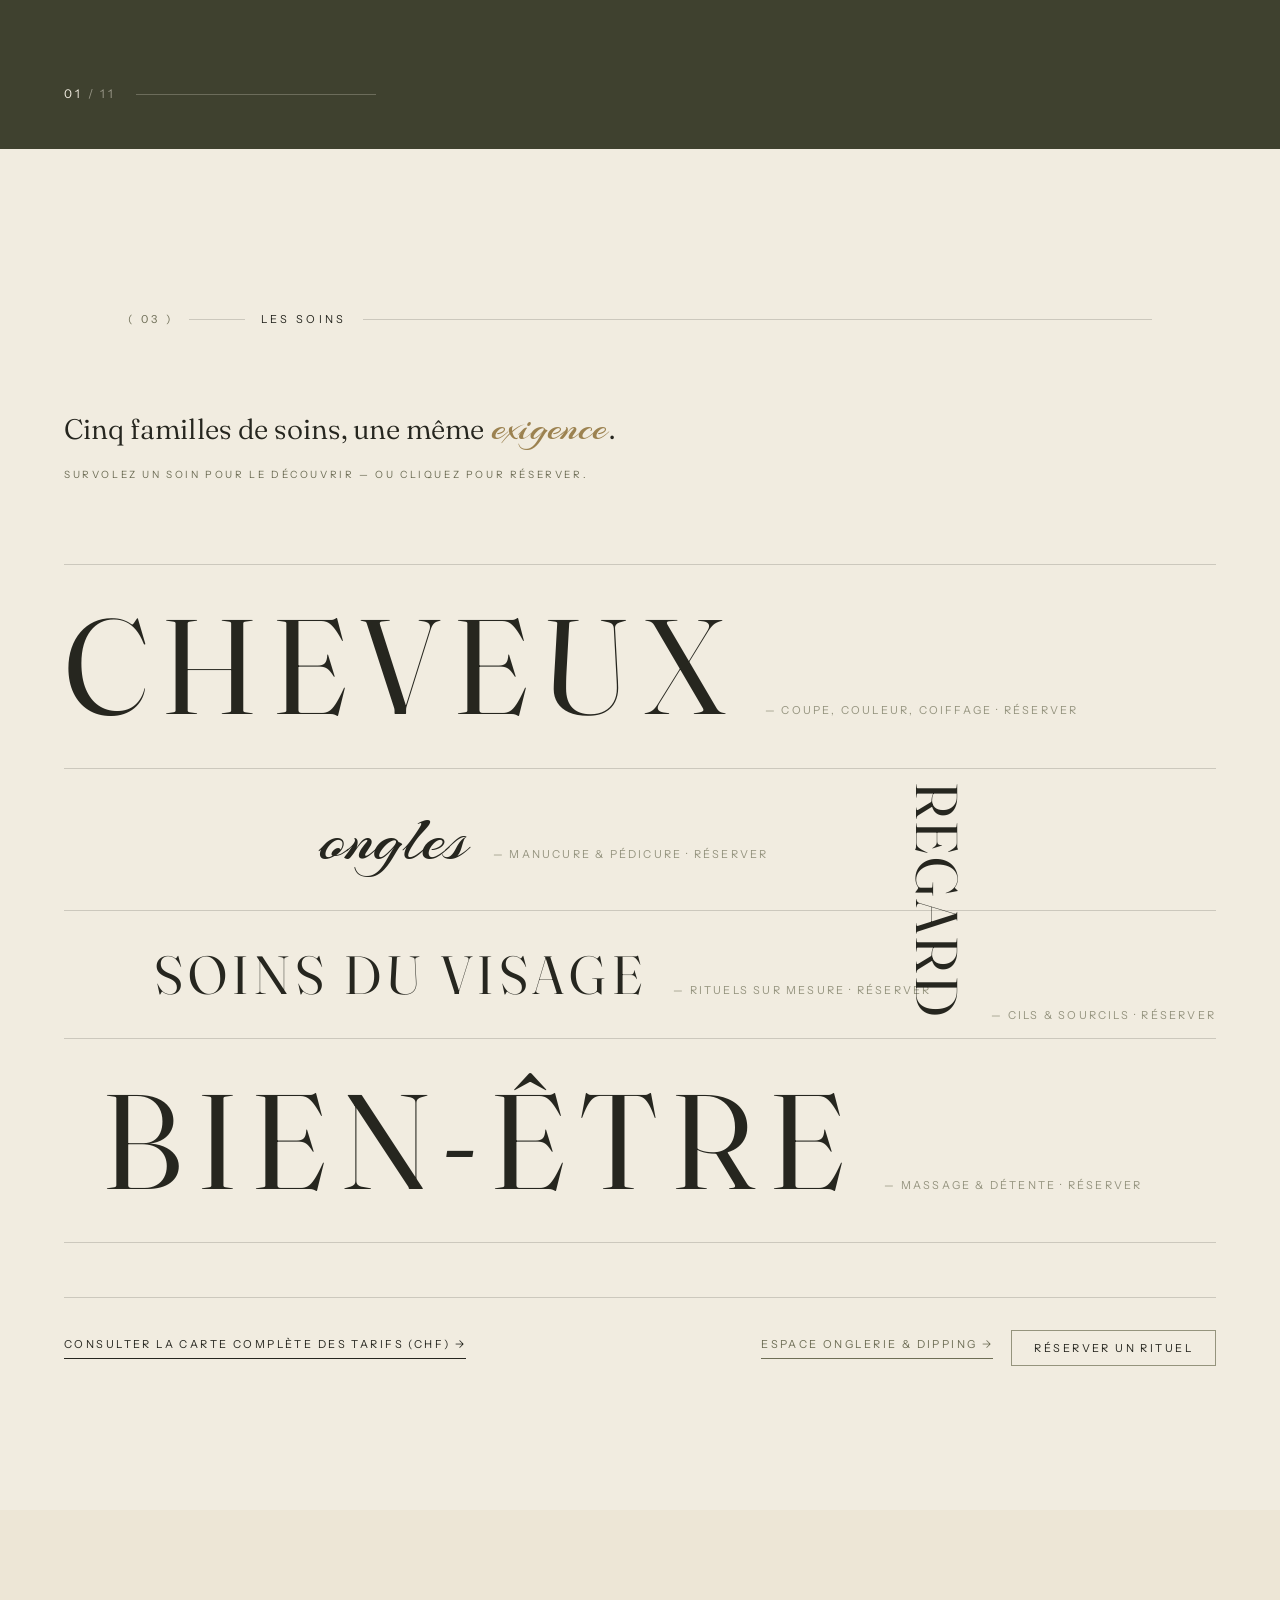
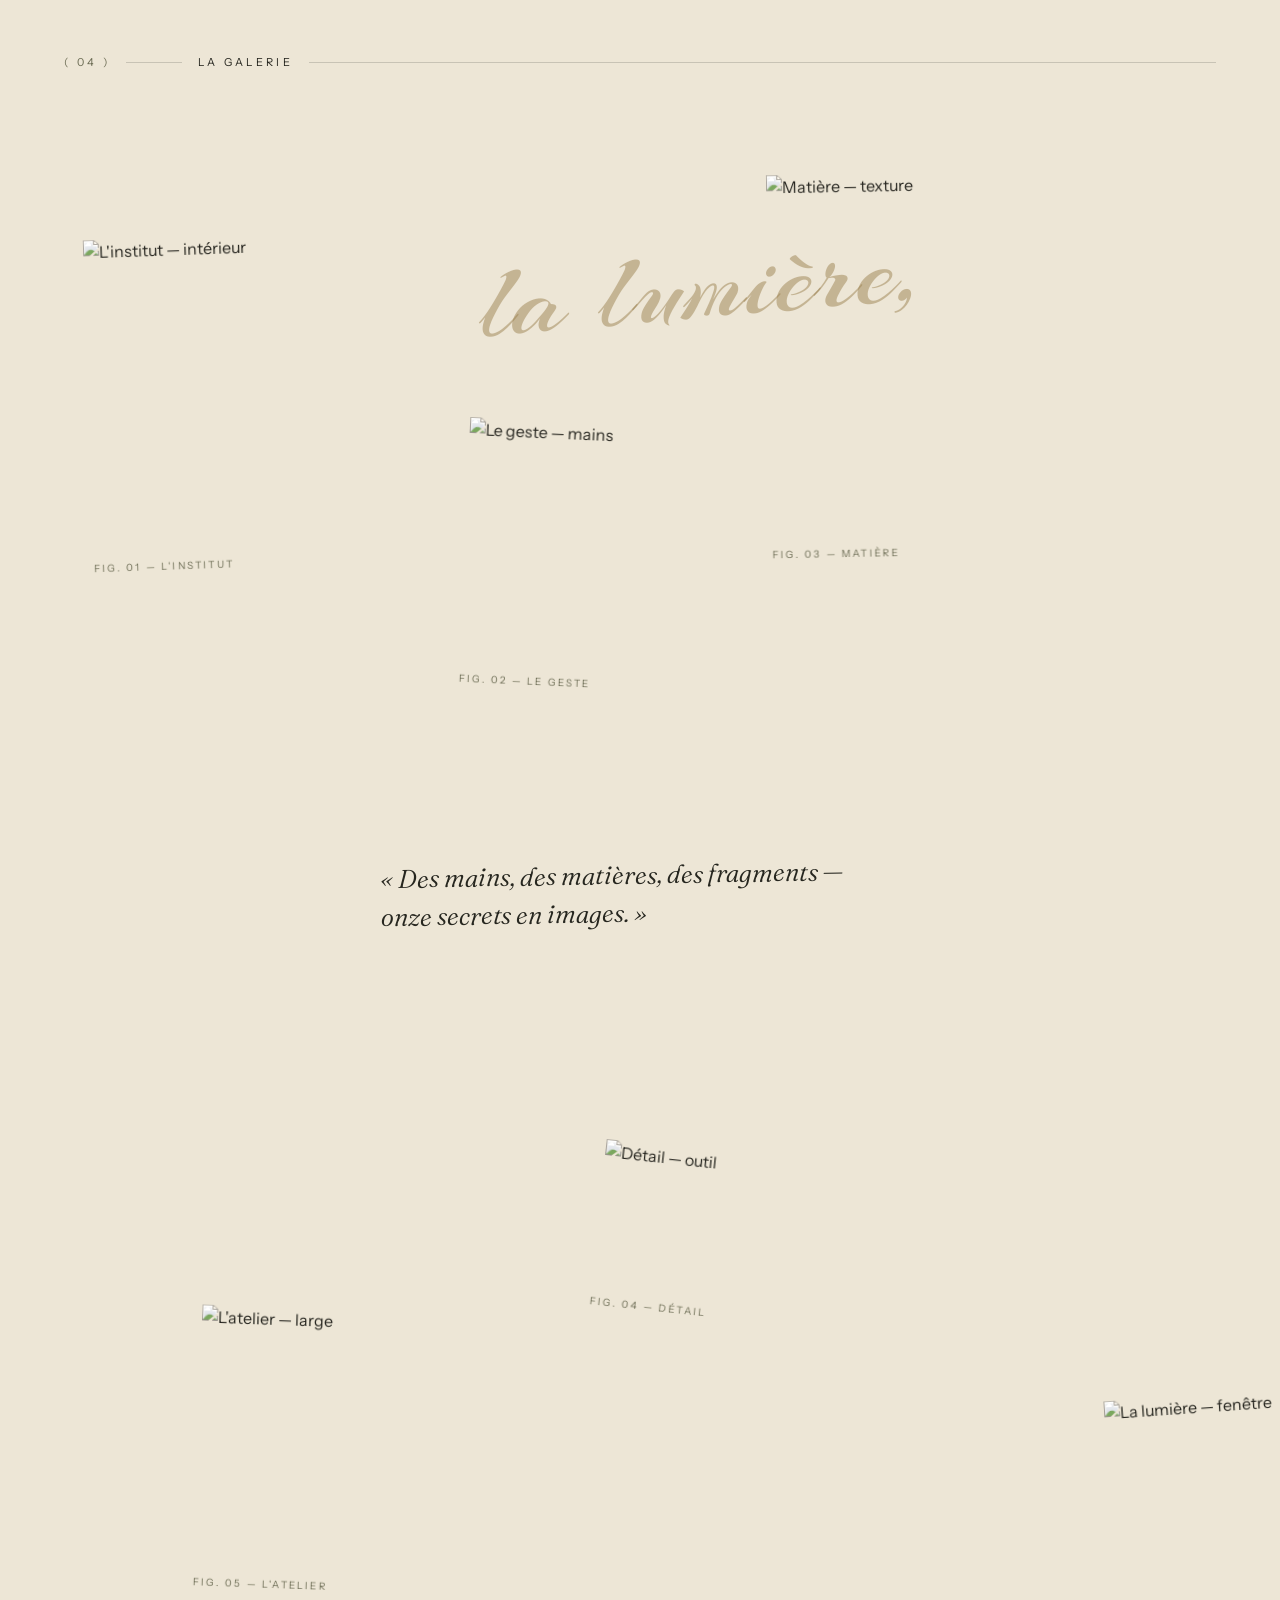
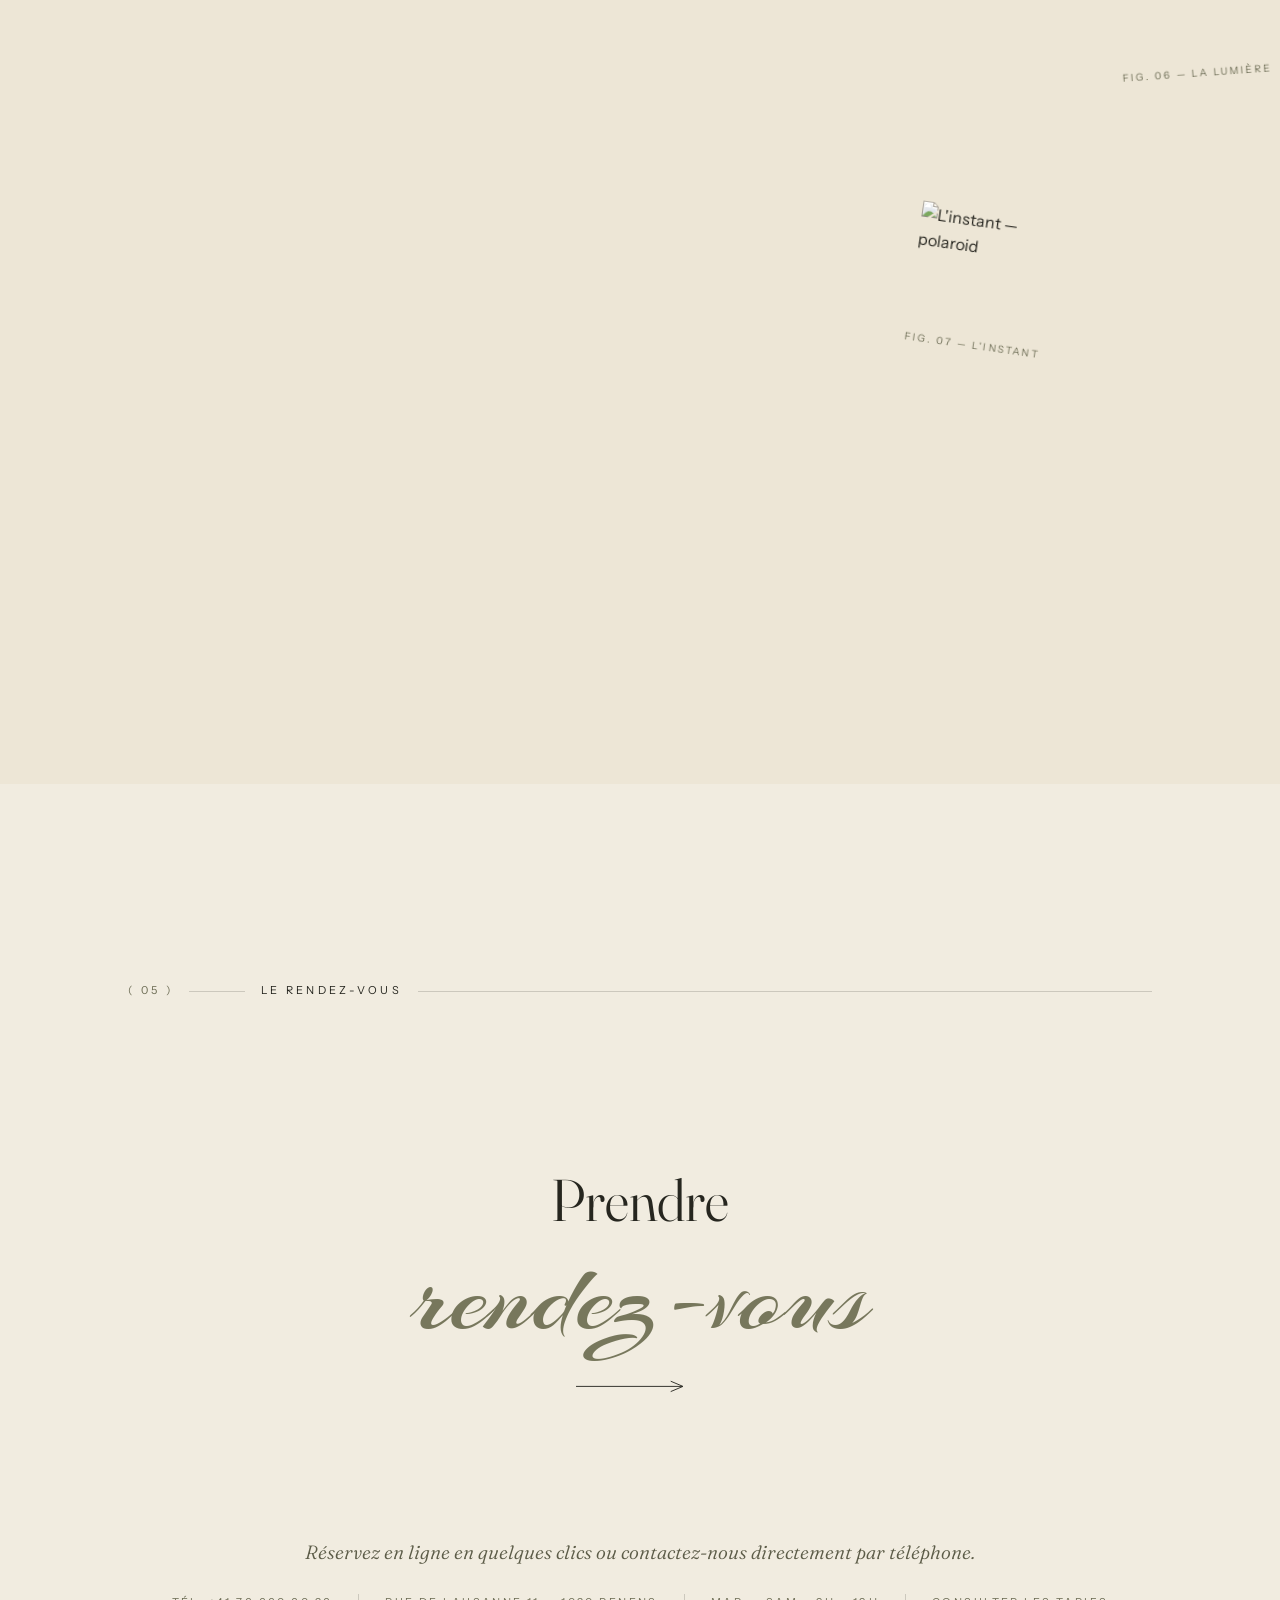
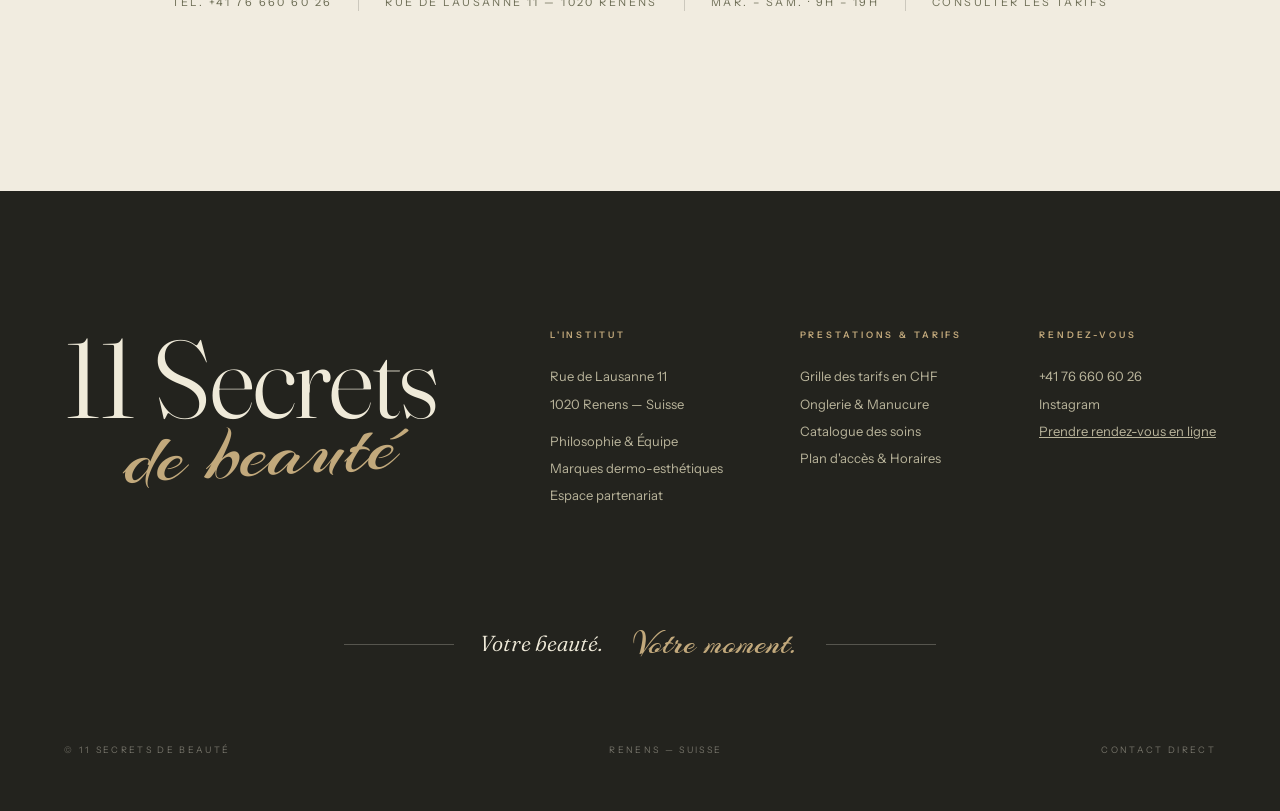
==== commit 8b15a93c: "Fix #rdv call-to-action styling: add missing CSS in editorial.css and fix SVG arrow fill" ====
--- a/index.html
+++ b/index.html
@@ -654,10 +654,10 @@
   <ul class="nav-links">
     <li><a href="#institut">L'institut</a></li>
     <li><a href="#soins">Soins</a></li>
+    <li><a href="onglerie.html">Onglerie</a></li>
     <li><a href="tarifs.html">Tarifs</a></li>
-    <li><a href="onglerie.html">Onglerie</a></li>
-    <li><a href="#secrets">Beauté</a></li>
-    <li><a href="#galerie">Galerie</a></li>
+    <li><a href="marques.html">Marques</a></li>
+    <li><a href="partenariat.html">Partenariat</a></li>
     <li><a href="contact.html">Contact</a></li>
   </ul>
   <button type="button" class="nav-cta open-booking-btn" data-soin="" id="navCtaBtn" aria-label="Prendre rendez-vous en ligne">
@@ -672,14 +672,16 @@
 <nav class="menu" id="menu" aria-hidden="true">
   <span class="oframe oframe--lg menu-frame" aria-hidden="true"></span>
   <ul class="menu-links">
-    <li><a href="#institut"><span class="m-idx">01</span>L'institut</a></li>
-    <li><a href="#secrets"><span class="m-idx">02</span>Beauté (11 Secrets)</a></li>
-    <li><a href="#soins"><span class="m-idx">03</span>Soins &amp; Rituels</a></li>
-    <li><a href="tarifs.html"><span class="m-idx">04</span>Grille des Tarifs (CHF)</a></li>
+    <li><a href="index.html"><span class="m-idx">01</span>Accueil</a></li>
+    <li><a href="#institut"><span class="m-idx">02</span>L'institut</a></li>
+    <li><a href="#secrets"><span class="m-idx">03</span>Les 11 Secrets</a></li>
+    <li><a href="#soins"><span class="m-idx">04</span>Soins &amp; Rituels</a></li>
     <li><a href="onglerie.html"><span class="m-idx">05</span>Onglerie &amp; Mains</a></li>
-    <li><a href="marques.html"><span class="m-idx">06</span>Marques Partenaires</a></li>
-    <li><a href="#galerie"><span class="m-idx">07</span>Galerie Photos</a></li>
-    <li><a href="contact.html"><span class="m-idx">08</span>Contact &amp; Accès</a></li>
+    <li><a href="tarifs.html"><span class="m-idx">06</span>Grille des Tarifs (CHF)</a></li>
+    <li><a href="marques.html"><span class="m-idx">07</span>Marques Partenaires</a></li>
+    <li><a href="partenariat.html"><span class="m-idx">08</span>Espace Partenariat</a></li>
+    <li><a href="#galerie"><span class="m-idx">09</span>Galerie Photos</a></li>
+    <li><a href="contact.html"><span class="m-idx">10</span>Contact &amp; Accès</a></li>
   </ul>
   <button type="button" class="menu-cta open-booking-btn" data-soin="" id="menuCtaBtn" aria-label="Prendre rendez-vous">
     prendre rendez-vous
@@ -999,9 +1001,9 @@
       <span class="rdv-frame oframe" aria-hidden="true"></span>
       <span class="rdv-top" data-reveal="words">Prendre</span>
       <span class="rdv-script" data-reveal="fade">rendez-vous</span>
-      <svg class="rdv-arrow" viewBox="0 0 140 14" aria-hidden="true">
+      <svg class="rdv-arrow" viewBox="0 0 140 14" fill="none" stroke="currentColor" stroke-width="1.2" aria-hidden="true">
         <line x1="0" y1="7" x2="116" y2="7"/>
-        <path d="M104 1.5 L117 7 L104 12.5"/>
+        <path d="M104 1.5 L117 7 L104 12.5" stroke-linecap="round" stroke-linejoin="round"/>
       </svg>
     </a>
     <p class="rdv-note" data-reveal="fade">Réservez en ligne en quelques clics ou contactez-nous directement par téléphone.</p>
@@ -1177,6 +1179,17 @@
     });
   });
 
+  // Défilement automatique si l'URL contient une ancre (#)
+  if (window.location.hash && window.location.hash.length > 1) {
+    const hashTarget = document.querySelector(window.location.hash);
+    if (hashTarget) {
+      setTimeout(() => {
+        if (lenis) lenis.scrollTo(hashTarget, { offset: -60, immediate: true });
+        else hashTarget.scrollIntoView();
+      }, 350);
+    }
+  }
+
   /* ---------- Navigation: états (fonctionne aussi en mouvement réduit) ---------- */
   window.addEventListener('scroll', () => {
     nav.classList.toggle('is-scrolled', window.scrollY > 48);
